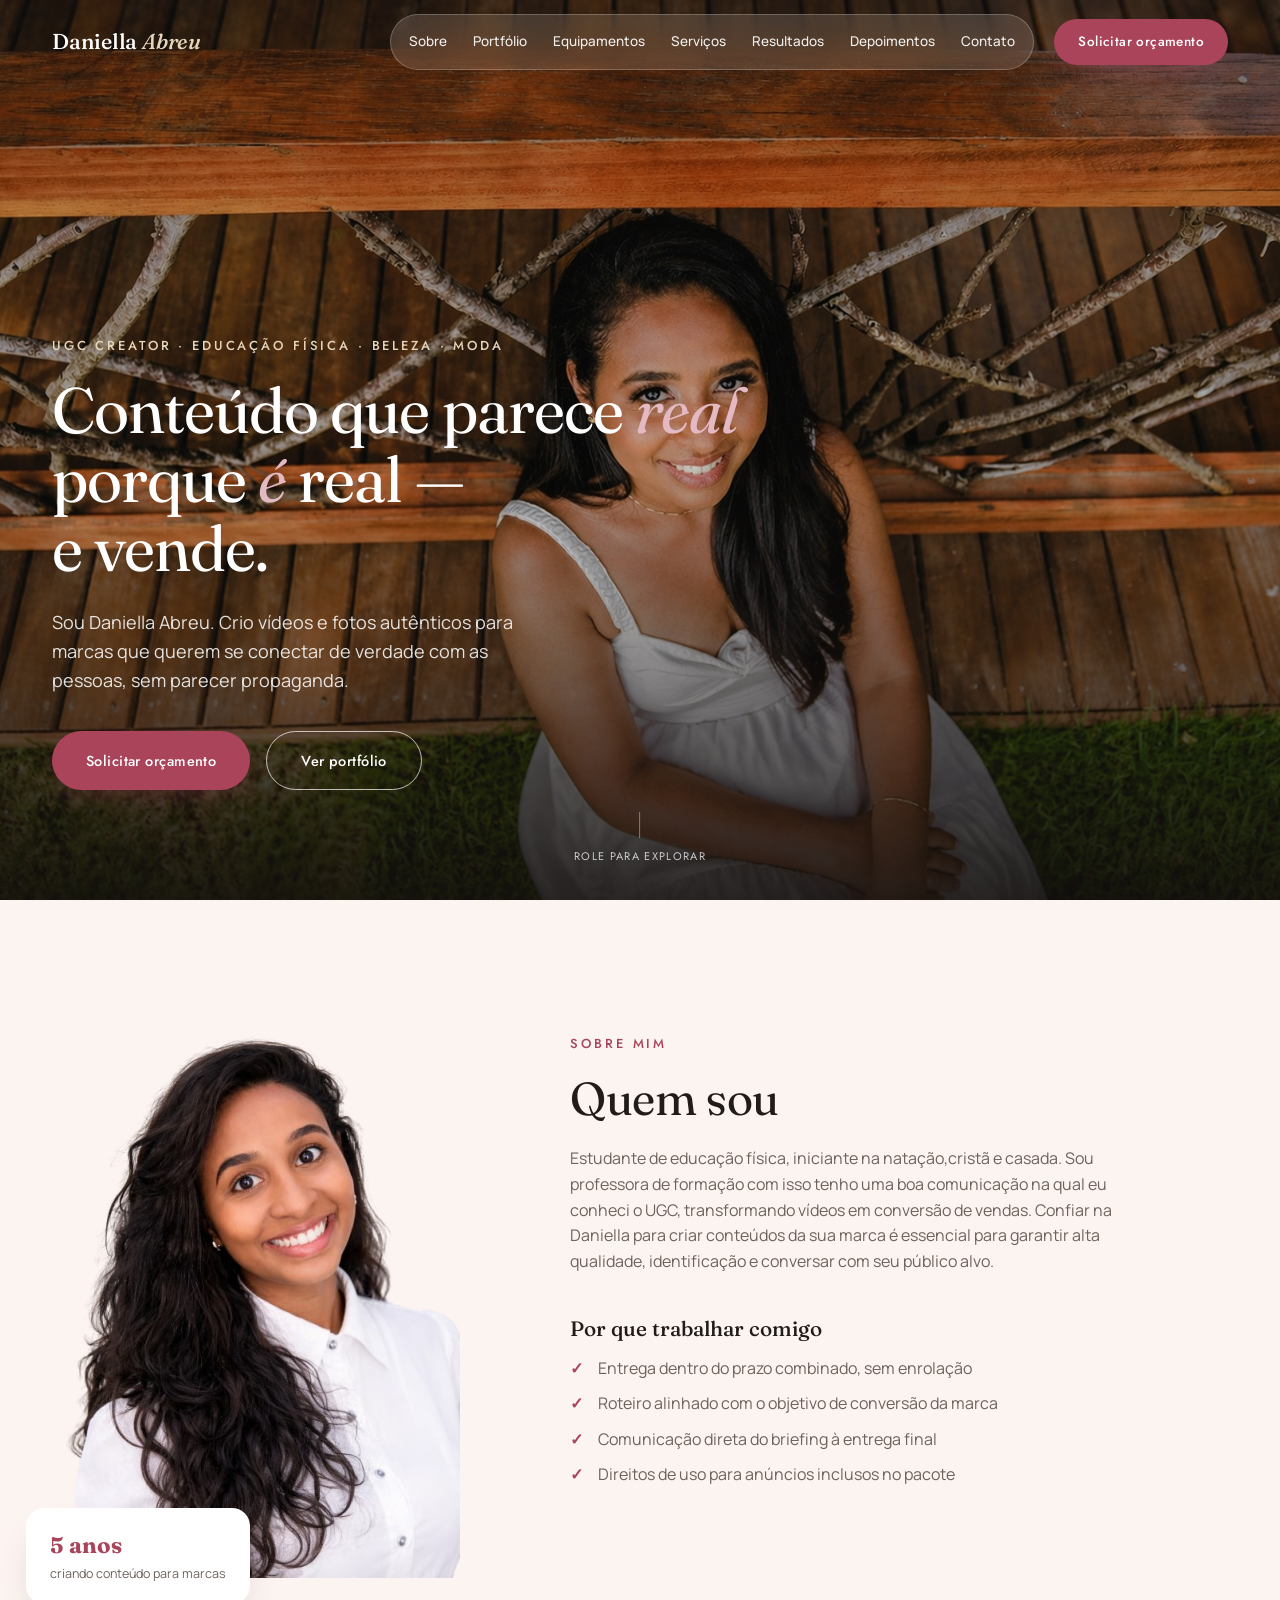
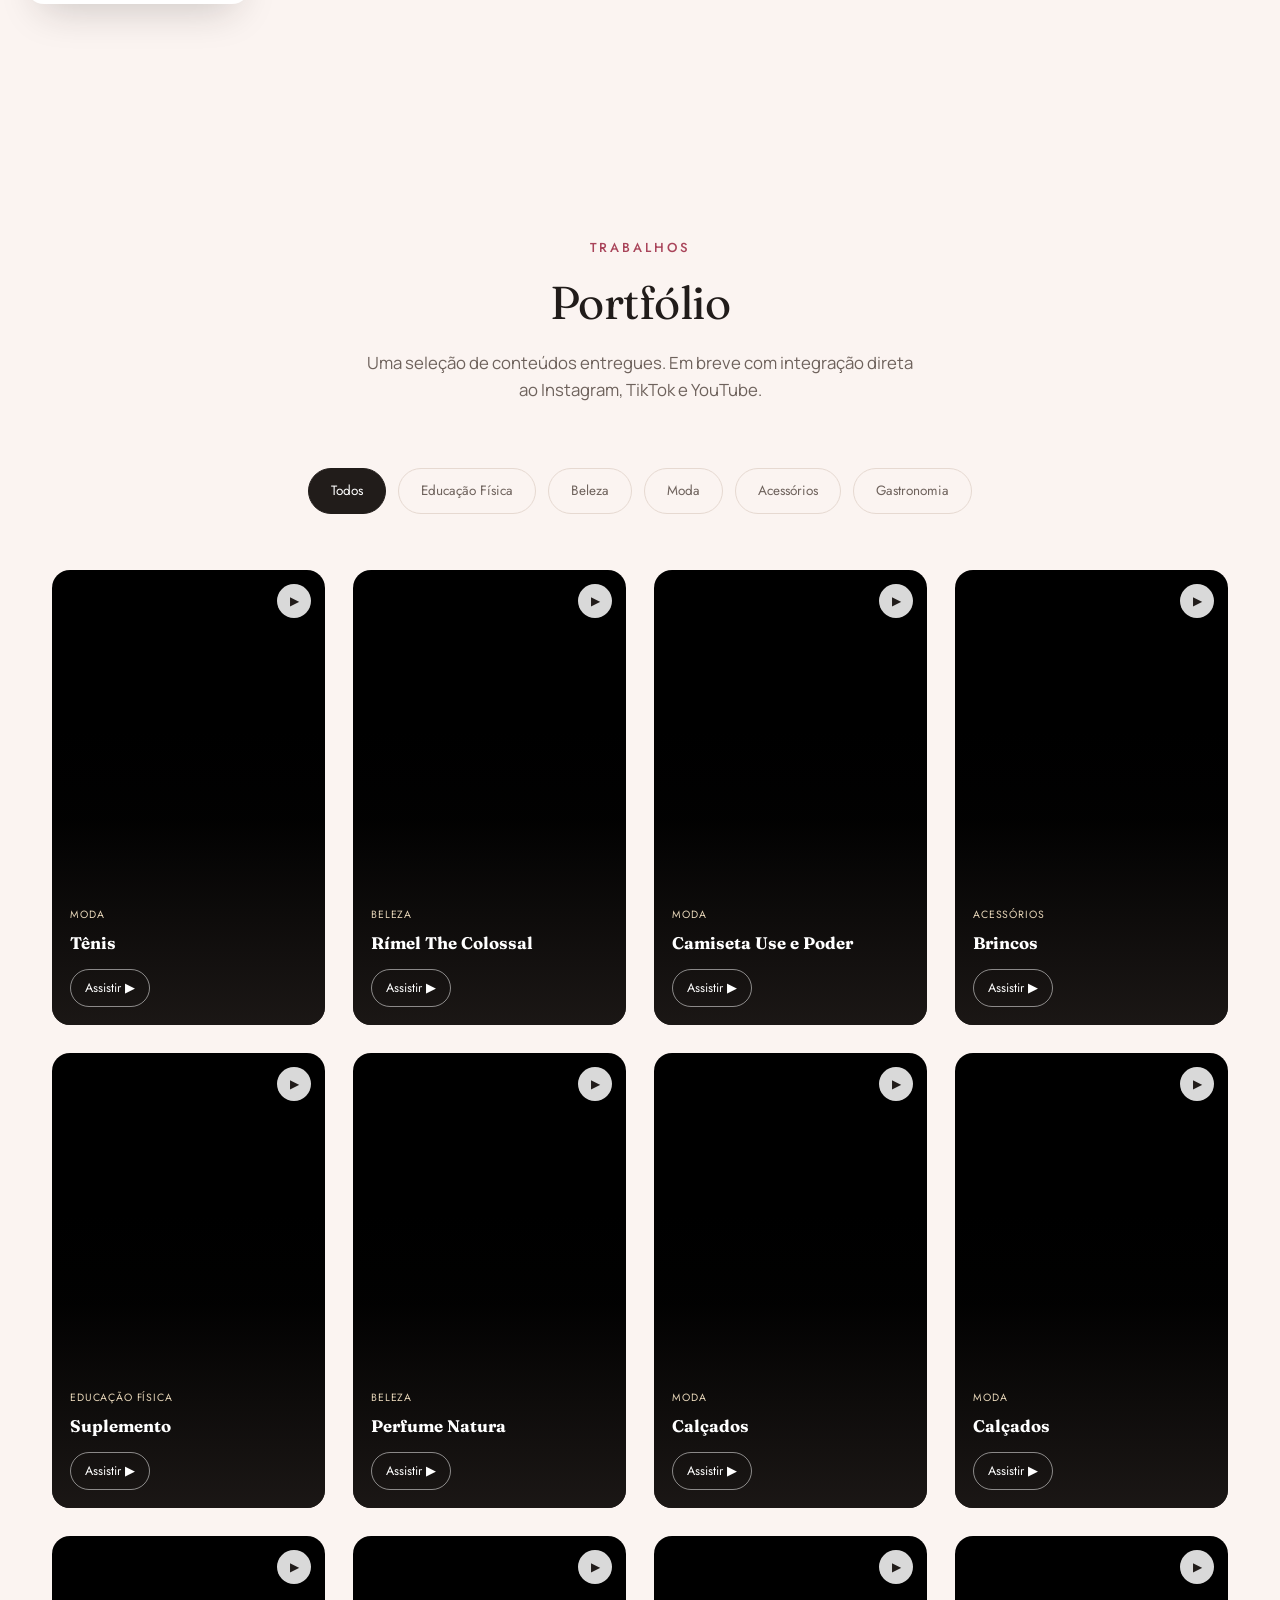
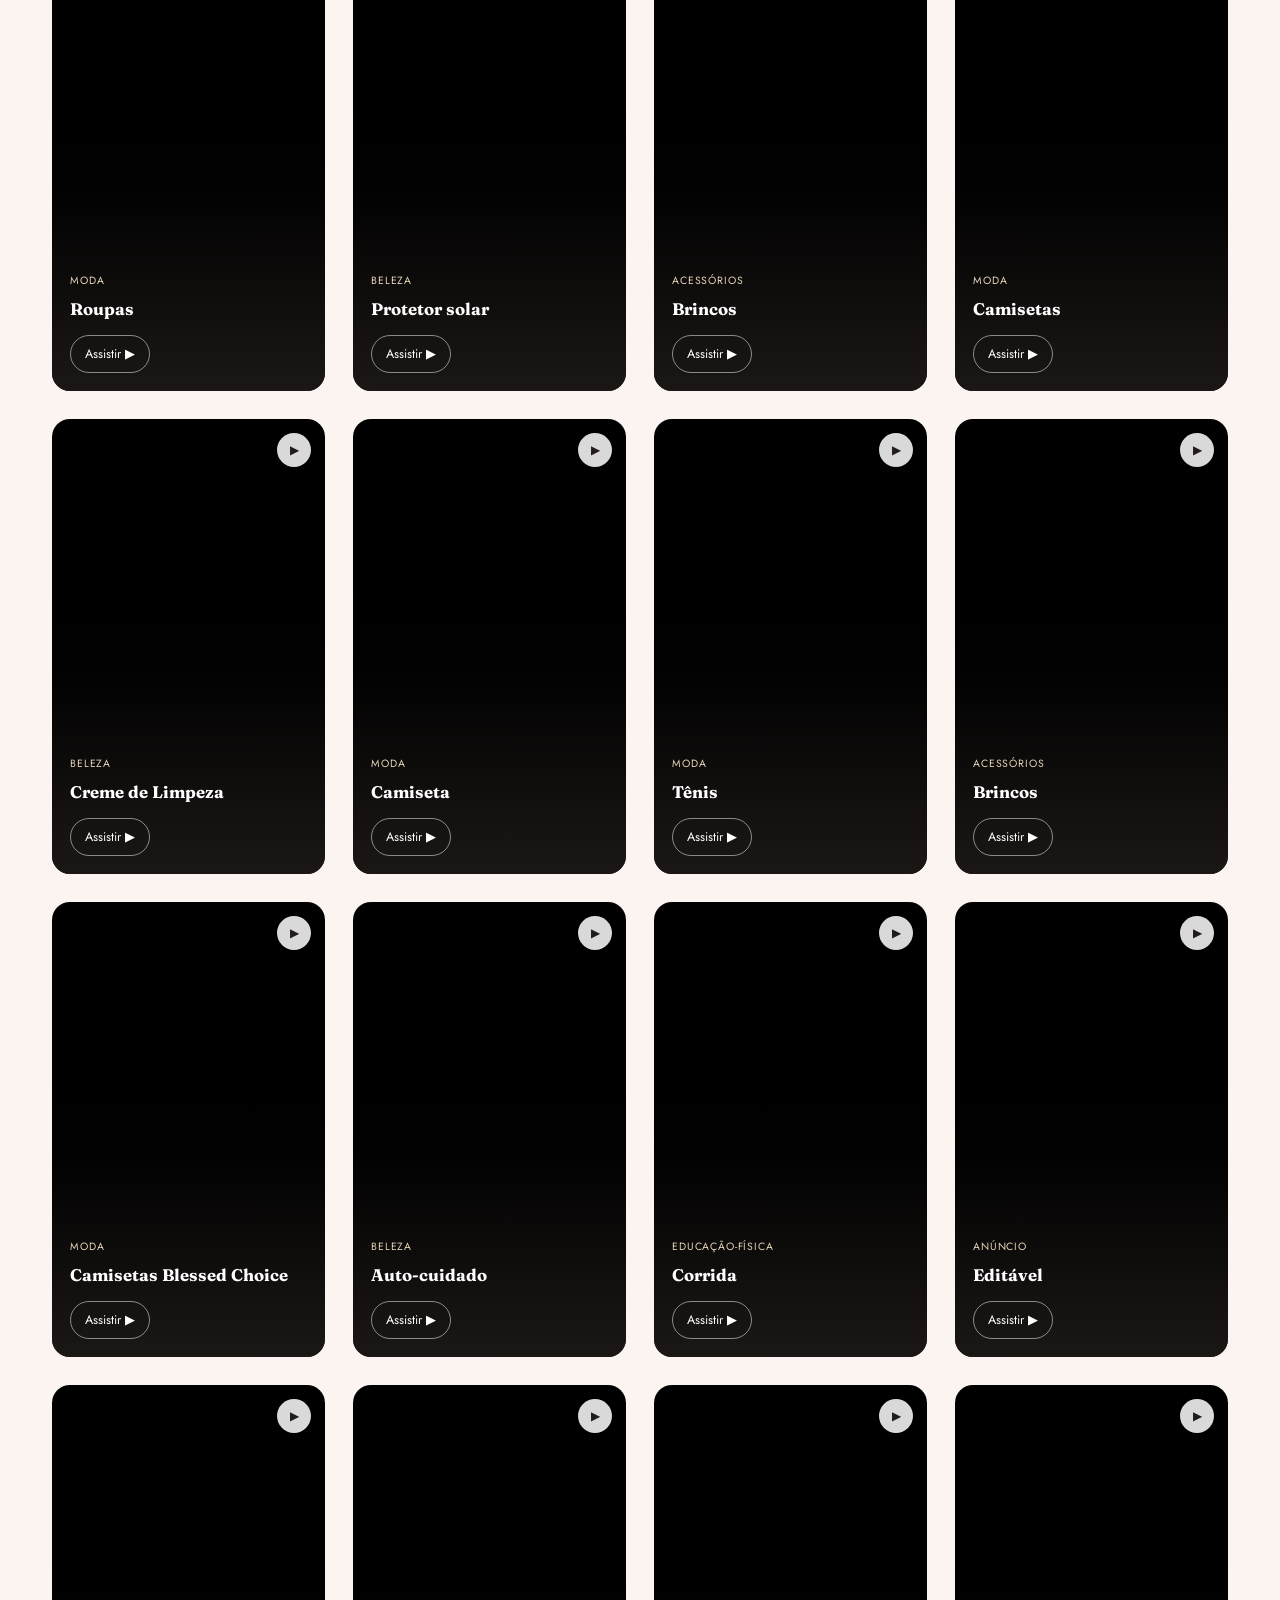
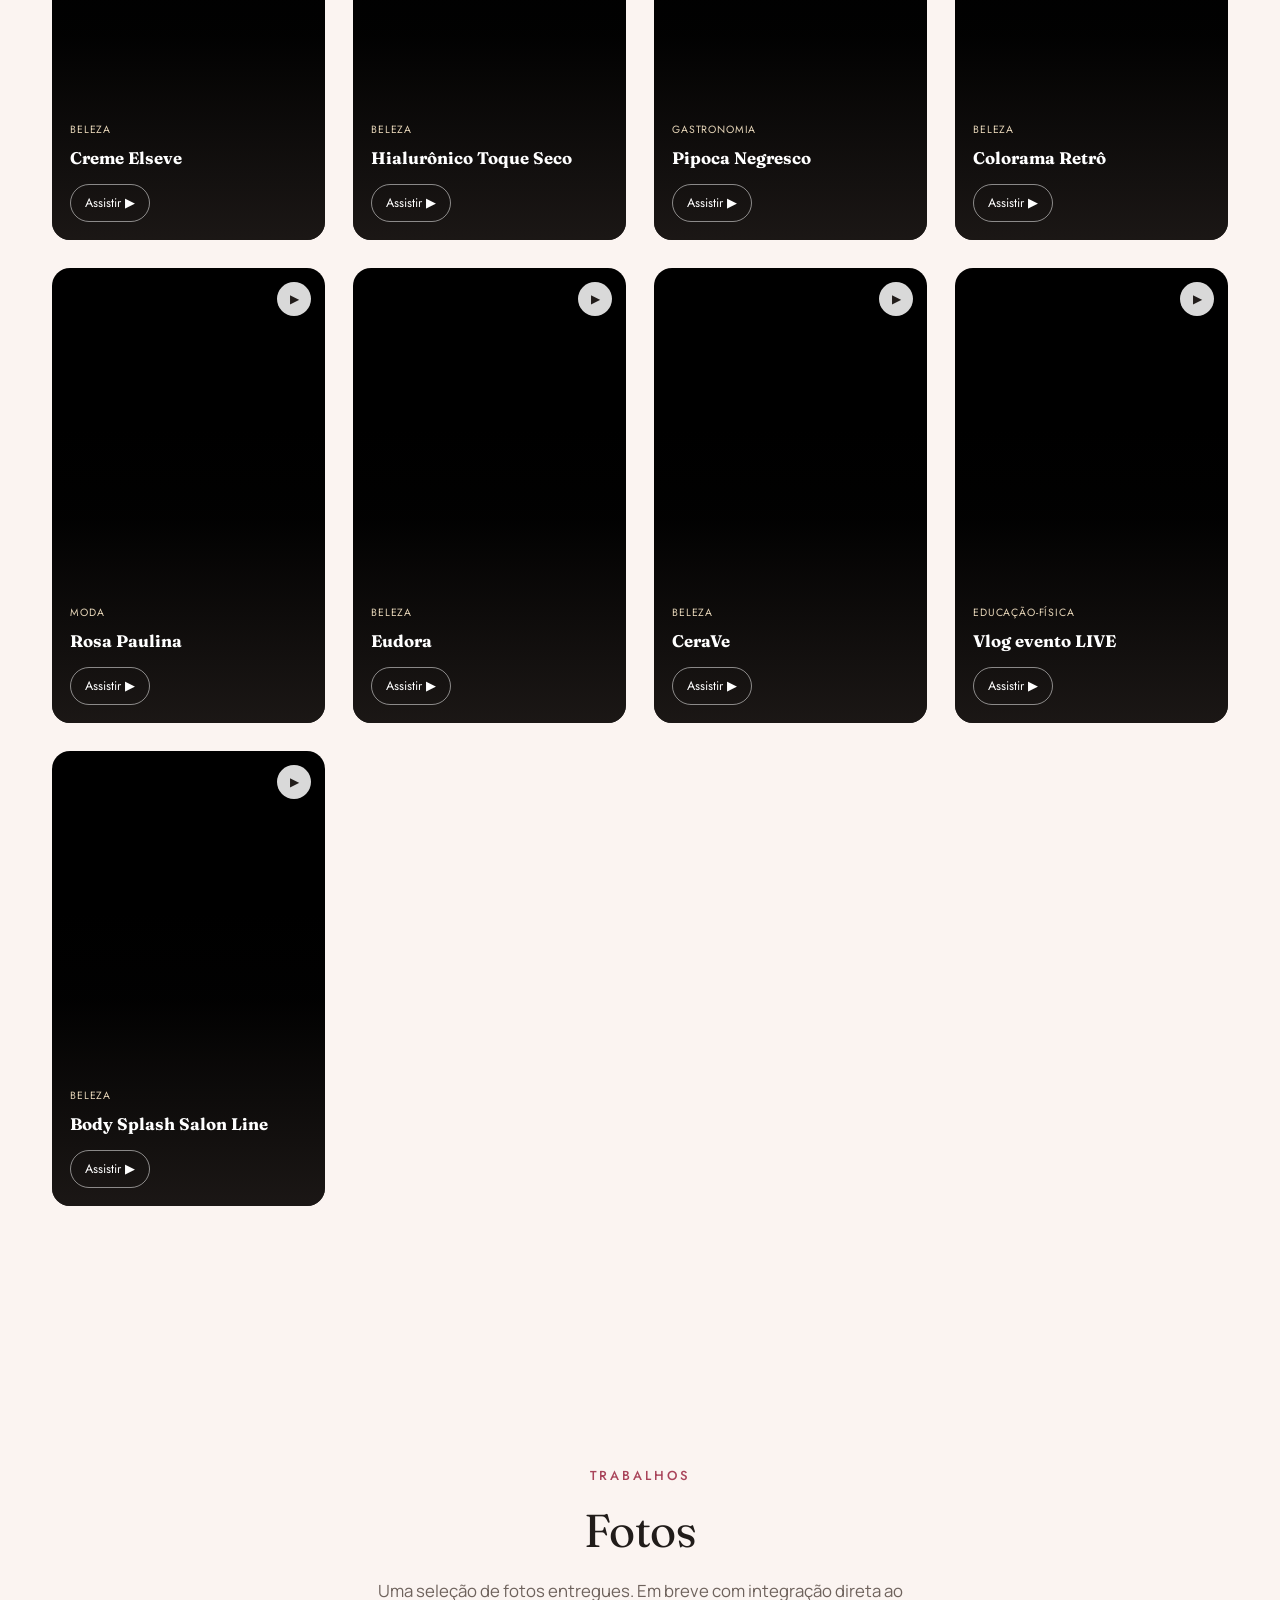
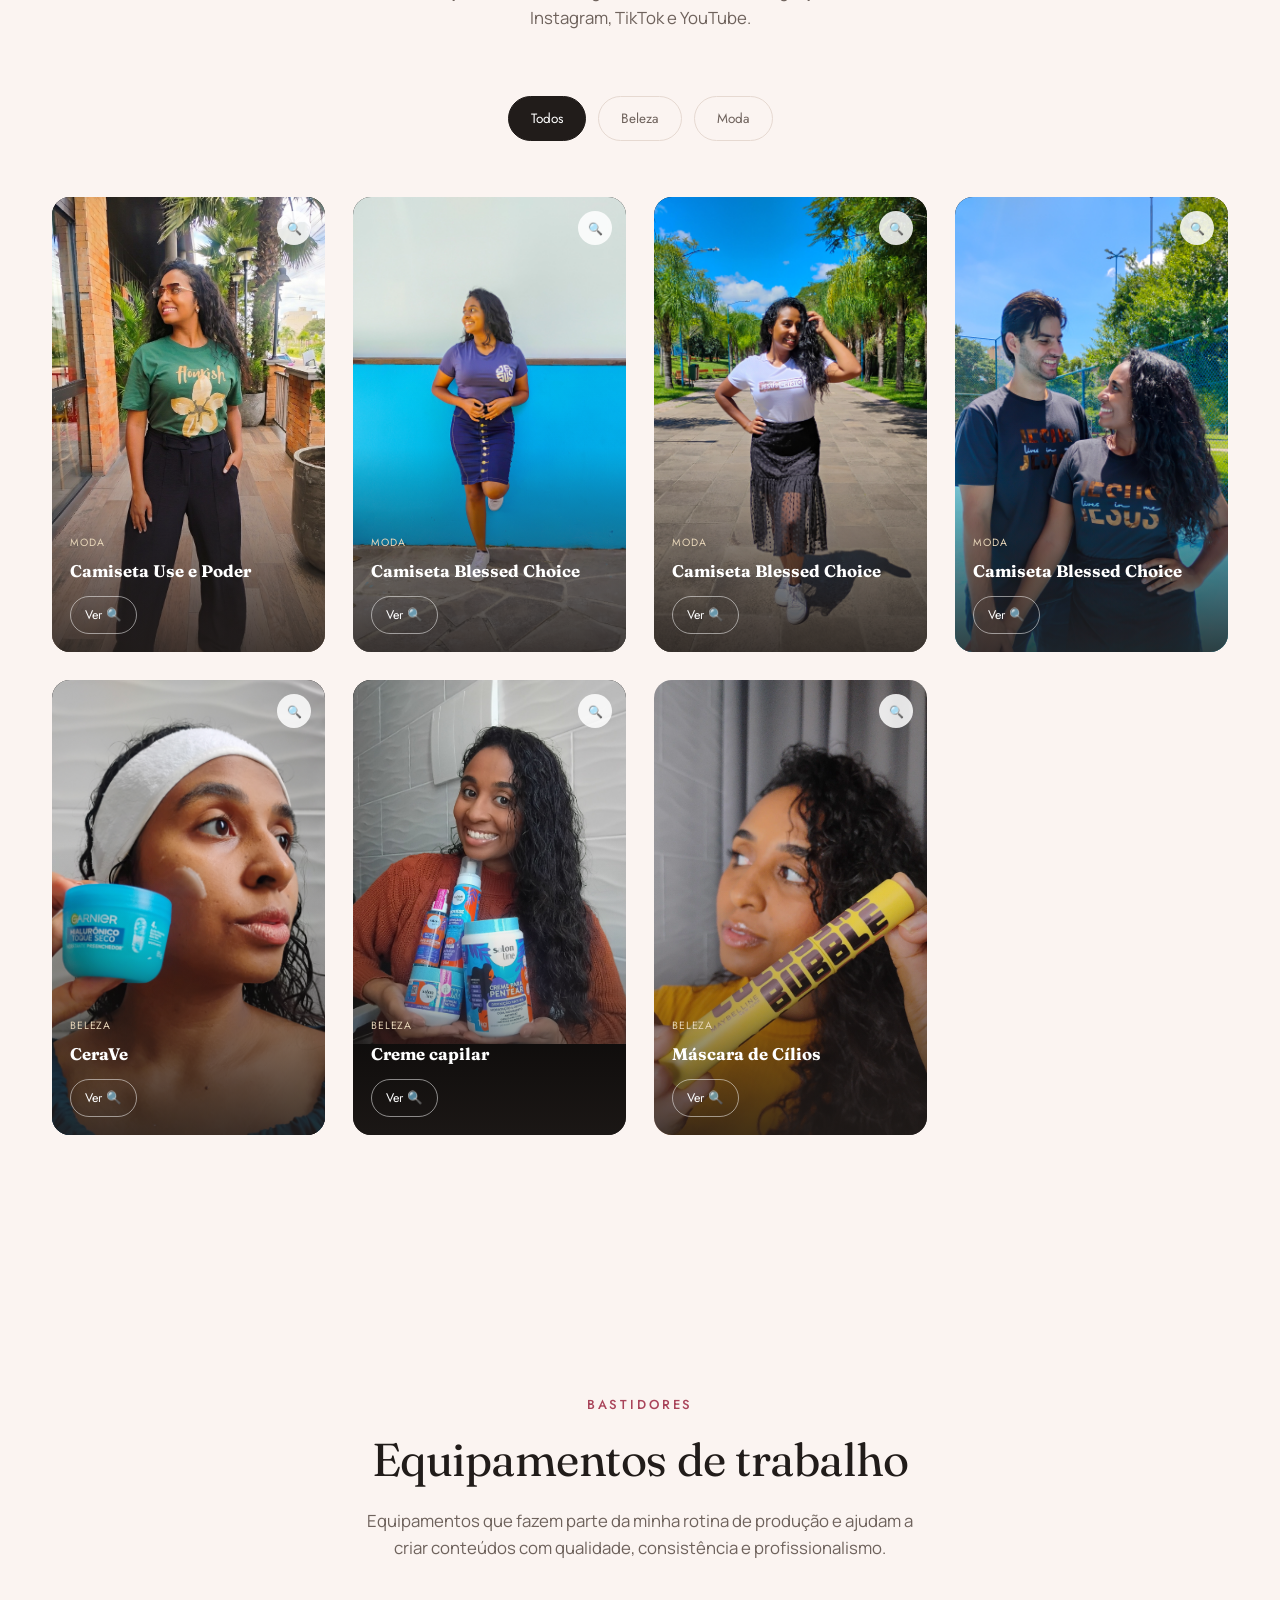
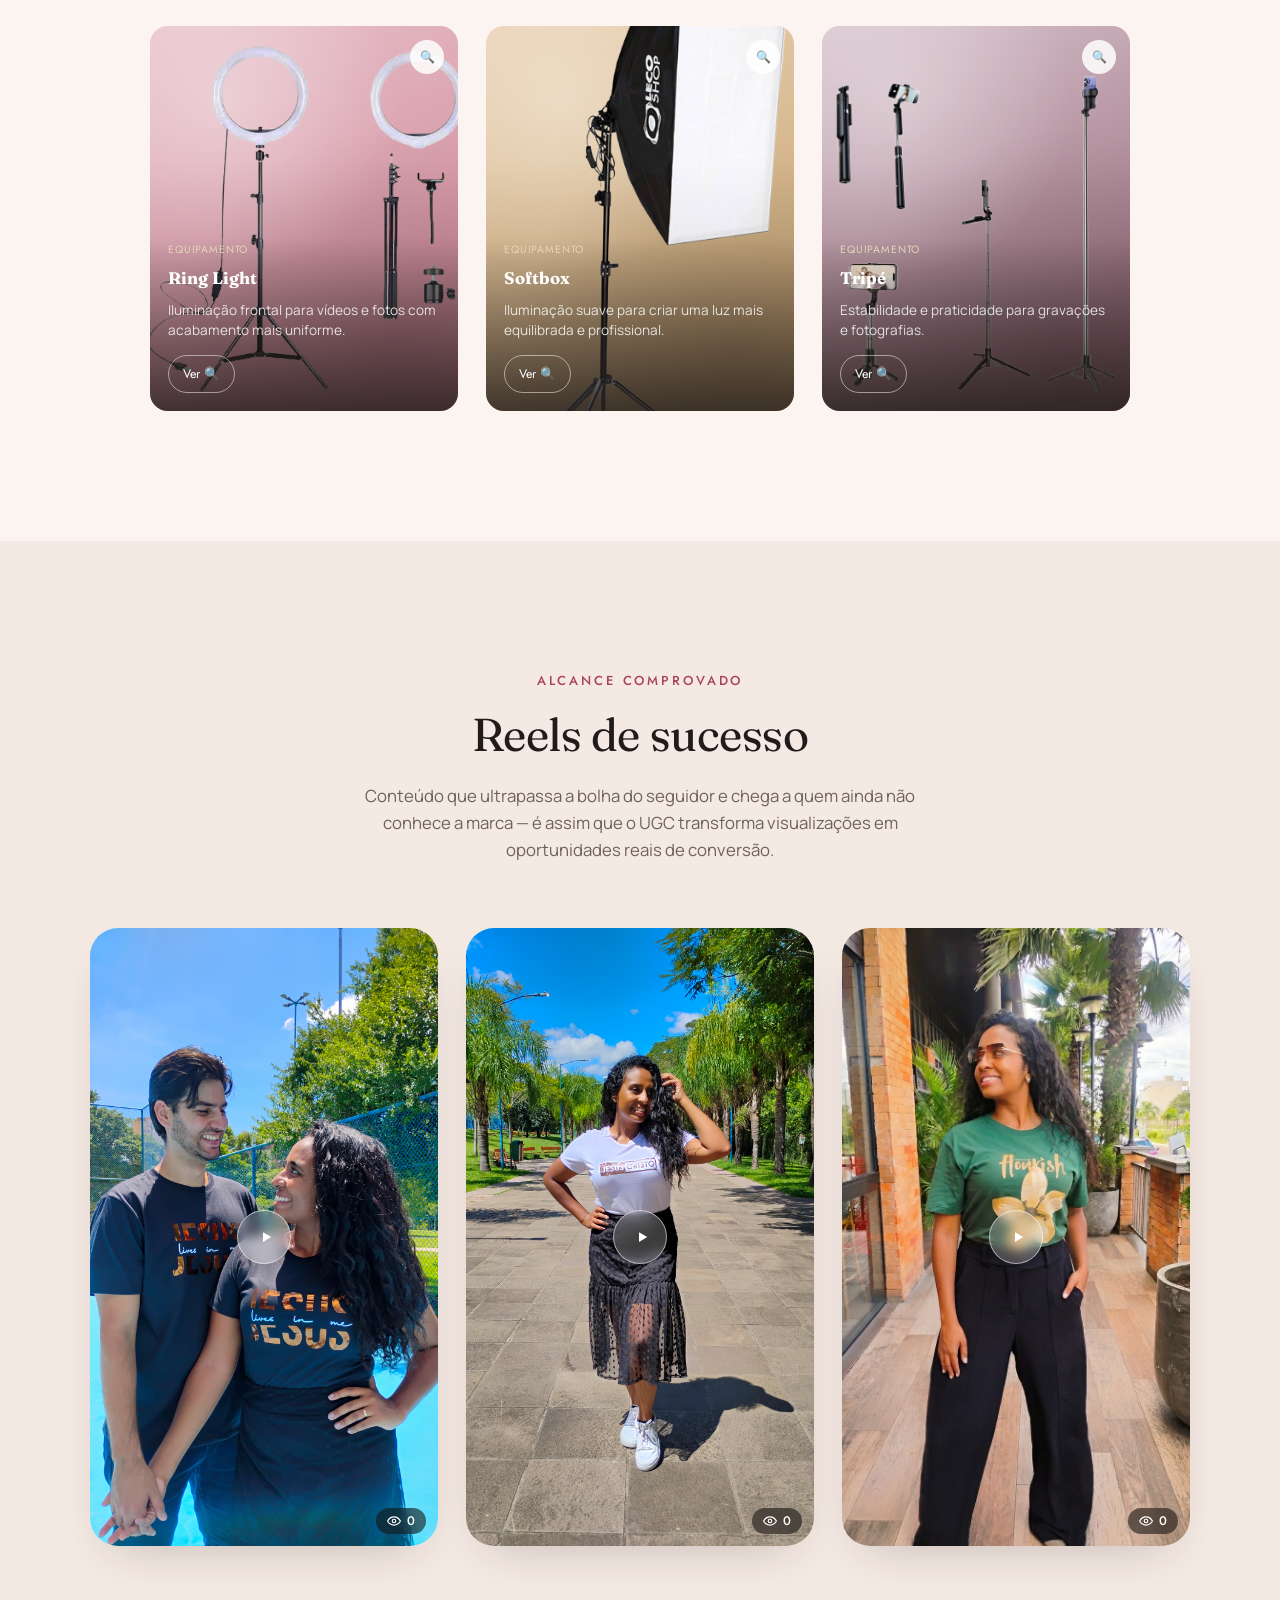
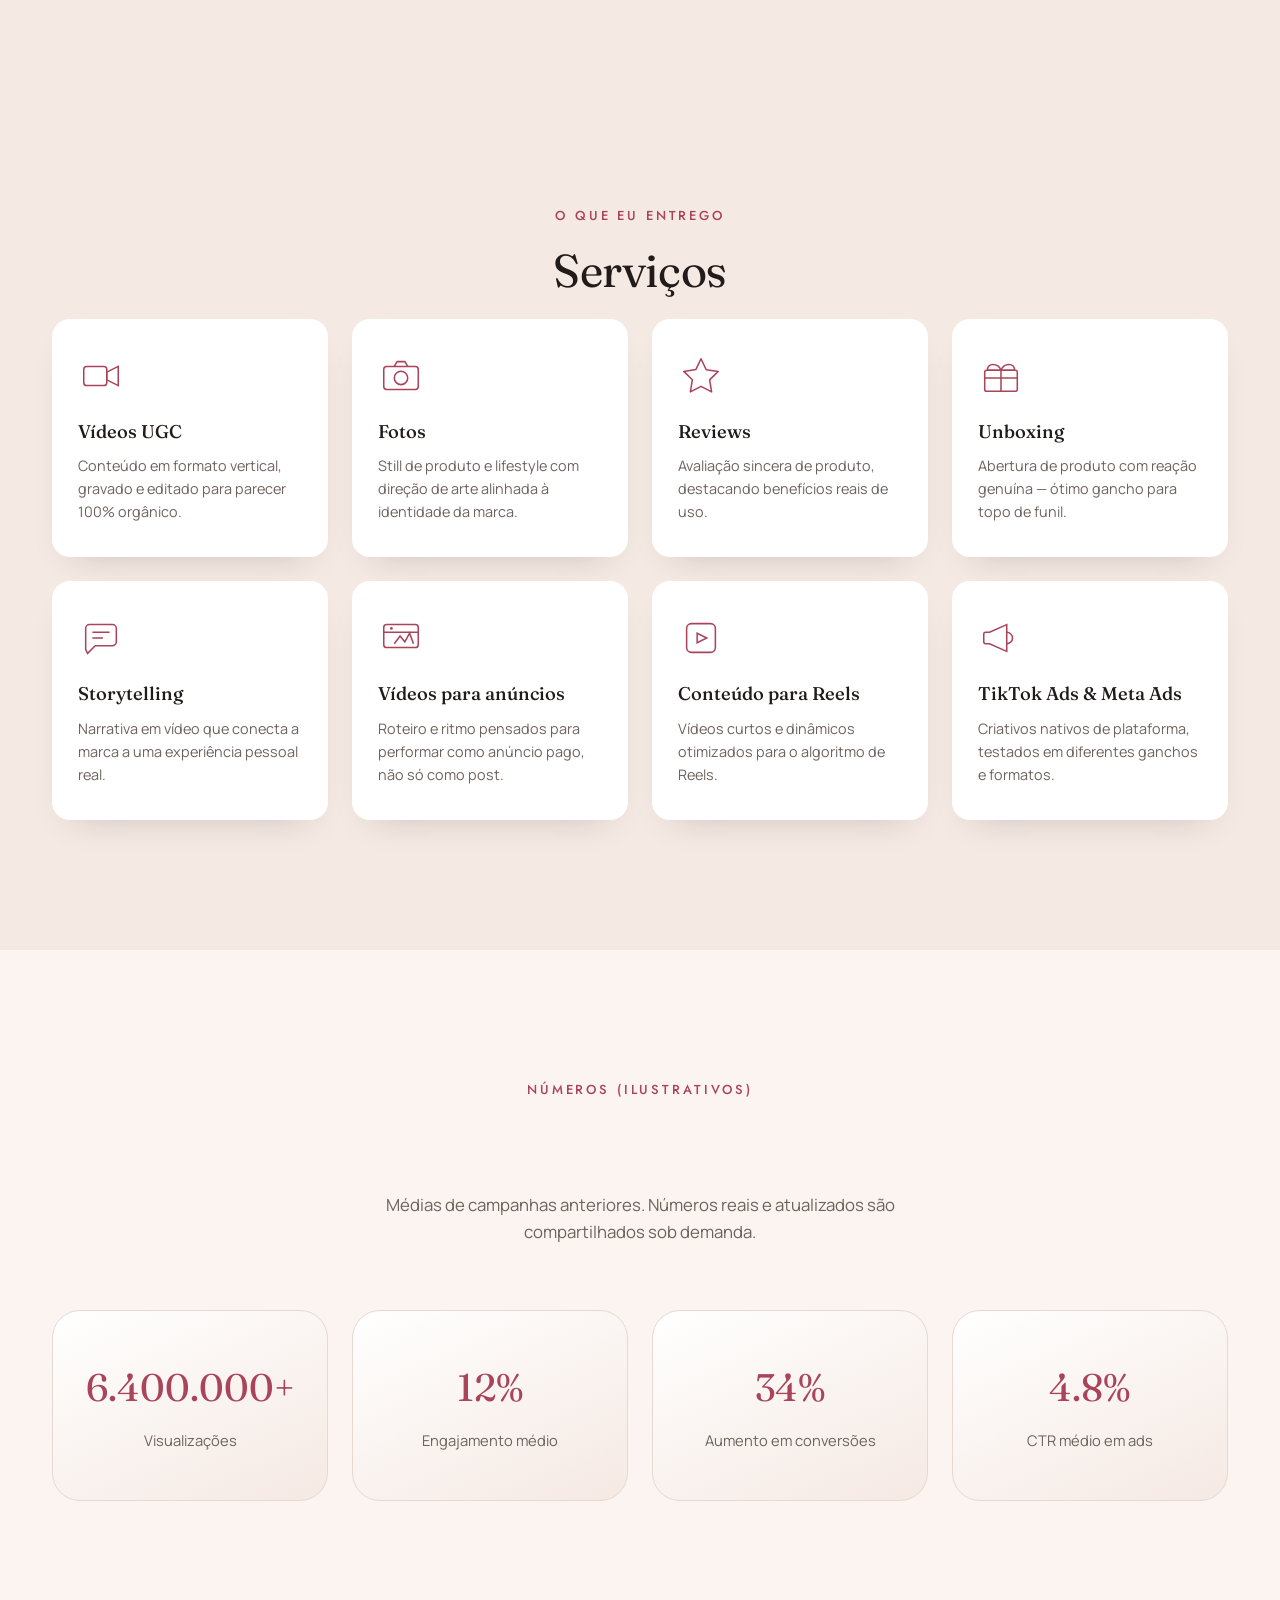
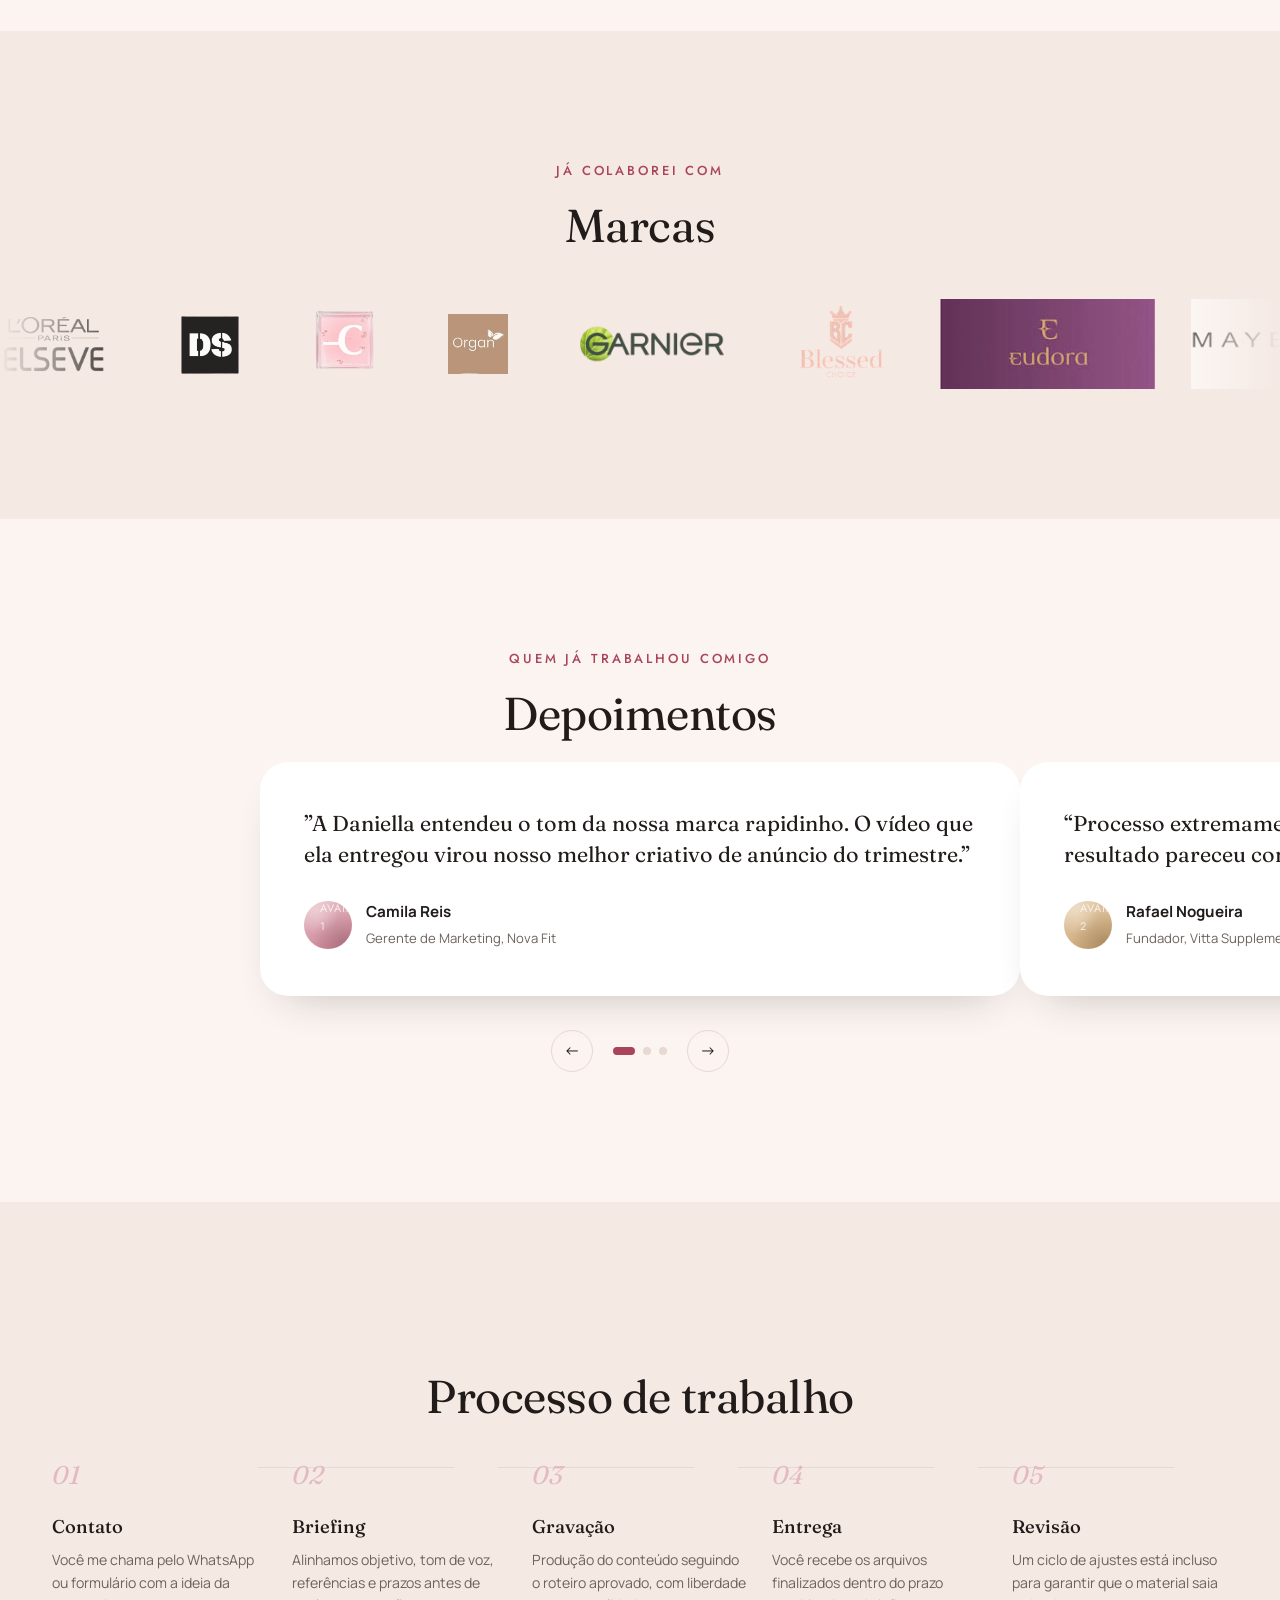
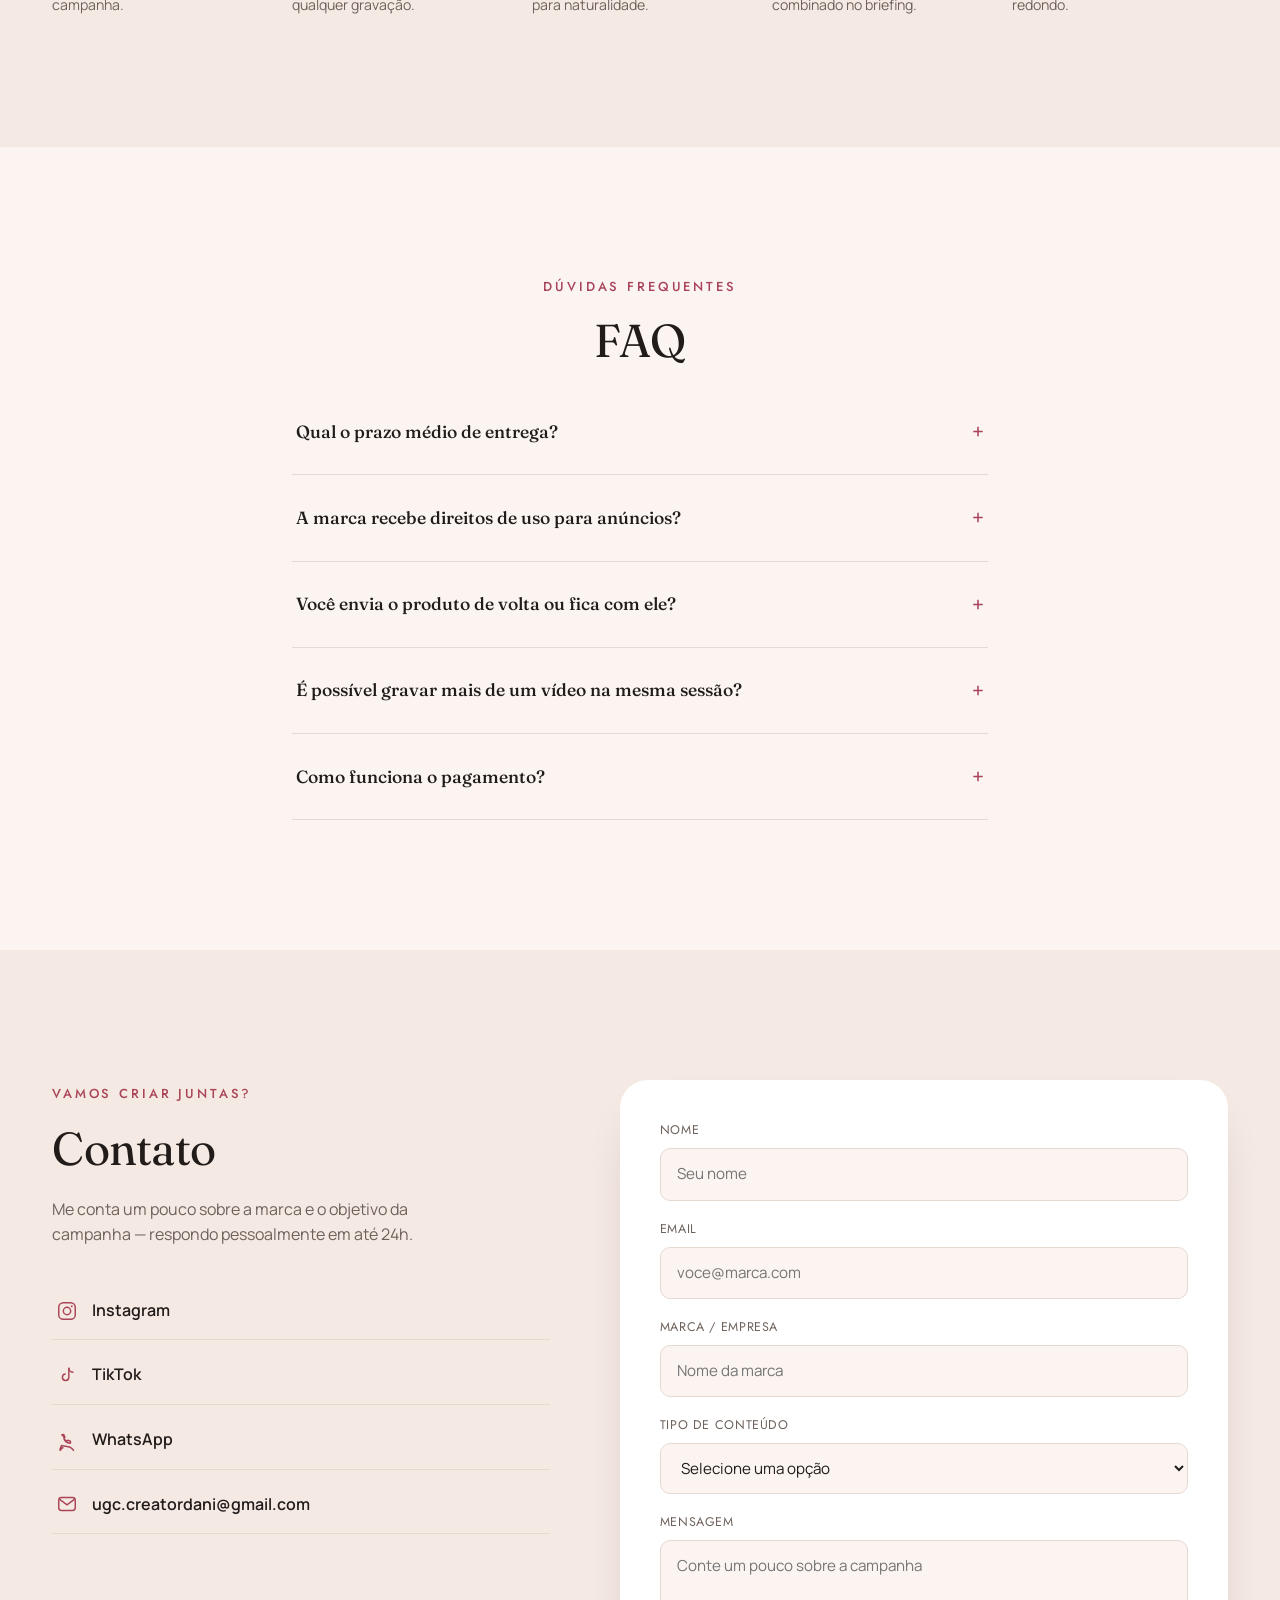
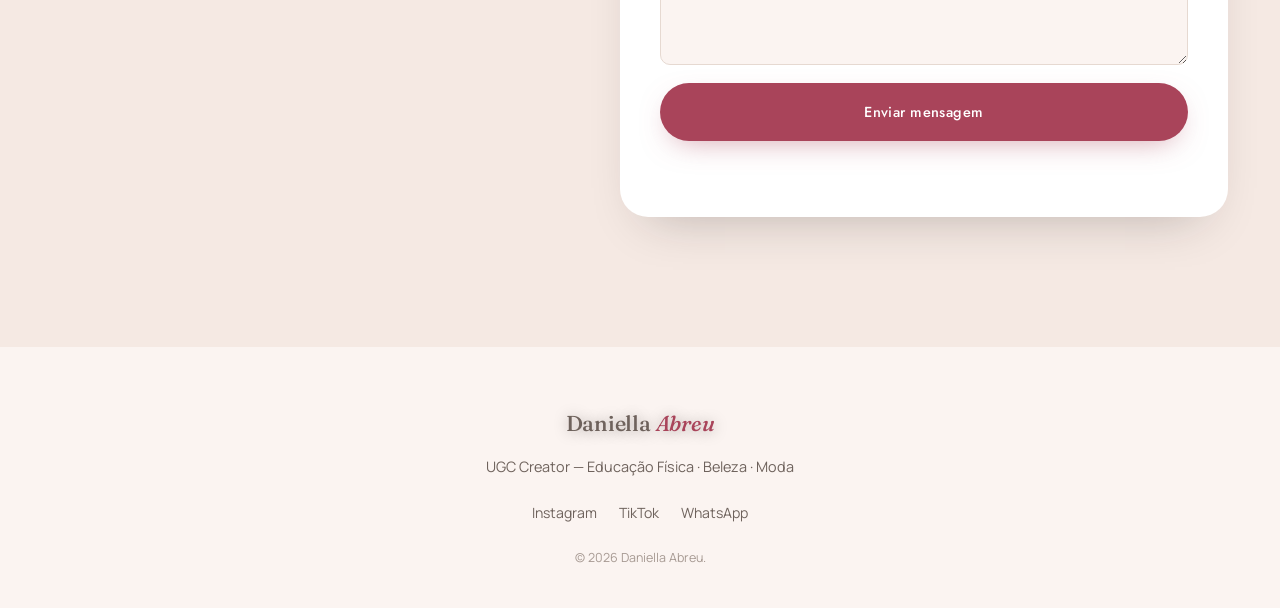
==== _preview.html @ affcf212 "Adiciona seção de investimento ao portfólio UGC" ====
<!DOCTYPE html>
<html lang="pt-BR">
<head>
<meta charset="UTF-8">
<meta name="viewport" content="width=device-width, initial-scale=1.0">
<title>Daniella Abreu — UGC Creator</title>
<meta name="description" content="Daniella Abreu, UGC Creator especializada em Educação Física, Beleza e Moda. Conteúdo autêntico que gera resultado para marcas.">

<!-- Fontes: Fraunces (display), Manrope (corpo), Jost (rótulos) -->
<link rel="preconnect" href="https://fonts.googleapis.com">
<link rel="preconnect" href="https://fonts.gstatic.com" crossorigin>
<link href="https://fonts.googleapis.com/css2?family=Fraunces:ital,opsz,wght@0,9..144,300;0,9..144,400;0,9..144,500;0,9..144,600;1,9..144,400;1,9..144,500&family=Manrope:wght@400;500;600;700;800&family=Jost:wght@400;500;600&display=swap" rel="stylesheet">

<link rel="preload" as="image" href="imagens/foto-inicio.png">
<link rel="stylesheet" href="style.css">
</head>
<body>

<!-- ============================================= -->
<!-- CURSOR / PROGRESS BAR DE SCROLL                -->
<!-- ============================================= -->
<div class="scroll-progress" id="scrollProgress"></div>

<!-- ============================================= -->
<!-- HEADER                                         -->
<!-- ============================================= -->
<header class="site-header" id="siteHeader">
  <div class="container header-inner">
    <a href="#topo" class="logo">Daniella <span>Abreu</span></a>

    <nav class="main-nav" id="mainNav">
      <ul>
        <li><a href="#sobre" class="nav-link">Sobre</a></li>
        <li><a href="#portfolio" class="nav-link">Portfólio</a></li>
        <li><a href="#equipamentos" class="nav-link">Equipamentos</a></li>
        <li><a href="#servicos" class="nav-link">Serviços</a></li>
        <li><a href="#resultados" class="nav-link">Resultados</a></li>
        <li><a href="#depoimentos" class="nav-link">Depoimentos</a></li>
        <li><a href="#contato" class="nav-link">Contato</a></li>
      </ul>
      <a href="#contato" class="btn btn-primary btn-small">Solicitar orçamento</a>
    </nav>

    <button class="menu-toggle" id="menuToggle" aria-label="Abrir menu" aria-expanded="false">
      <span></span><span></span><span></span>
    </button>
  </div>
</header>

<!-- overlay do menu mobile -->
<div class="mobile-nav-overlay" id="mobileNavOverlay">
  <ul>
    <li><a href="#sobre" class="nav-link">Sobre</a></li>
    <li><a href="#portfolio" class="nav-link">Portfólio</a></li>
    <li><a href="#equipamentos" class="nav-link">Equipamentos</a></li>
    <li><a href="#servicos" class="nav-link">Serviços</a></li>
    <li><a href="#resultados" class="nav-link">Resultados</a></li>
    <li><a href="#depoimentos" class="nav-link">Depoimentos</a></li>
    <li><a href="#processo" class="nav-link">Processo</a></li>
    <li><a href="#faq" class="nav-link">FAQ</a></li>
    <li><a href="#contato" class="nav-link">Contato</a></li>
  </ul>
  <a href="#contato" class="btn btn-primary">Solicitar orçamento</a>
</div>

<main id="topo">

<!-- ============================================= -->
<!-- 1. HERO                                        -->
<!-- ============================================= -->
<section class="hero">

  <div class="hero-background">
    <img src="imagens/foto-inicio.png" alt="Daniella Abreu" fetchpriority="high" decoding="sync">
  </div>

  <div class="hero-overlay"></div>

  <div class="hero-content">

    <span class="eyebrow">
      UGC Creator · Educação Física · Beleza · Moda
    </span>

    <h1 class="hero-title">
      Conteúdo que parece <em>real</em><br>
      porque <em>é</em> real —<br>
      e vende.
    </h1>

    <p class="hero-subtitle">
      Sou Daniella Abreu. Crio vídeos e fotos autênticos para marcas que querem
      se conectar de verdade com as pessoas, sem parecer propaganda.
    </p>

    <div class="hero-actions">
      <a href="#contato" class="btn btn-primary">
        Solicitar orçamento
      </a>

      <a href="#portfolio" class="btn btn-ghost">
        Ver portfólio
      </a>
    </div>

  </div>

  <div class="scroll-cue">
    <span></span>
    role para explorar
  </div>

</section>
<!-- ============================================= -->
<!-- 2. SOBRE                                       -->
<!-- ============================================= -->
<section class="section" id="sobre">
  <div class="container about-grid">

    <div class="about-visual reveal">
      <div class="photo-frame">
      <img src="imagens/foto-secao2.png" alt="Foto de Daniella" loading="lazy" decoding="async">
    </div>

    <div class="about-tag">
      <strong>5 anos</strong>
      <span>criando conteúdo para marcas</span>
      </div>
    </div>

    <div class="about-copy">
      <span class="eyebrow reveal">Sobre mim</span>
      <h2 class="section-title reveal">Quem sou</h2>
      <p class="reveal">
        Estudante de educação física, iniciante na natação,cristã e casada.
        Sou professora de formação com isso tenho uma boa comunicação na qual eu conheci o UGC, transformando vídeos em conversão de vendas.
        Confiar na Daniella para criar conteúdos da sua marca é essencial para garantir alta qualidade, identificação e conversar com seu público alvo. 
      </p>

      <div class="about-block reveal">
        <h3>Por que trabalhar comigo</h3>
        <ul class="check-list">
          <li>Entrega dentro do prazo combinado, sem enrolação</li>
          <li>Roteiro alinhado com o objetivo de conversão da marca</li>
          <li>Comunicação direta do briefing à entrega final</li>
          <li>Direitos de uso para anúncios inclusos no pacote</li>
        </ul>
      </div>
    </div>

  </div>
</section>

<!-- ============================================= -->
<!-- 3. PORTFÓLIO                                   -->
<!-- ============================================= -->
<section class="section" id="portfolio">
  <div class="container">
    <span class="eyebrow reveal center">Trabalhos</span>
    <h2 class="section-title center reveal">Portfólio</h2>
    <p class="section-lead center reveal">
      Uma seleção de conteúdos entregues. Em breve com integração direta ao Instagram, TikTok e YouTube.
    </p>

    <div class="portfolio-filters reveal" id="portfolioFilters">
      <button class="filter-btn is-active" data-filter="todos">Todos</button>
      <button class="filter-btn" data-filter="educacao-fisica">Educação Física</button>
      <button class="filter-btn" data-filter="beleza">Beleza</button>
      <button class="filter-btn" data-filter="moda">Moda</button>
      <button class="filter-btn" data-filter="acessorios">Acessórios</button>
      <button class="filter-btn" data-filter="gastronomia">Gastronomia</button>
    </div>

    <div class="portfolio-grid" id="portfolioGrid">
      <!-- Cards gerados via JavaScript a partir do array "portfolioItems" em script.js -->
    </div>
  </div>
</section>

<!-- Modal de vídeo (placeholder para futura integração) -->
<div class="video-modal media-modal" id="videoModal" aria-hidden="true" role="dialog" aria-modal="true" aria-label="Vídeo do portfólio">
  <div class="video-modal-backdrop" id="videoModalBackdrop"></div>
  <button class="video-modal-close" id="videoModalClose" aria-label="Fechar">&times;</button>
  <div class="media-modal-stage">
    <video
      id="videoPlayer"
      class="video-player"
      controls
      playsinline
      preload="metadata">
      Seu navegador não suporta vídeo.
    </video>
  </div>
</div>

<!-- ============================================= -->
<!-- 4B. FOTOS                                       -->
<!-- ============================================= -->
<section class="section" id="fotos">
  <div class="container">
    <span class="eyebrow reveal center">Trabalhos</span>
    <h2 class="section-title center reveal">Fotos</h2>
    <p class="section-lead center reveal">
      Uma seleção de fotos entregues. Em breve com integração direta ao Instagram, TikTok e YouTube.
    </p>

    <div class="portfolio-filters reveal" id="fotosFilters">
      <button class="filter-btn is-active" data-filter="todos">Todos</button>
      <button class="filter-btn" data-filter="beleza">Beleza</button>
      <button class="filter-btn" data-filter="moda">Moda</button>
    </div>

    <div class="portfolio-grid" id="fotosGrid">
      <!-- Cards gerados via JavaScript a partir do array "photoItems" em script.js -->
    </div>
  </div>
</section>

<!-- Modal de foto (placeholder para futura integração) -->
<div class="video-modal media-modal" id="photoModal" aria-hidden="true" role="dialog" aria-modal="true" aria-label="Foto do portfólio">
  <div class="video-modal-backdrop" id="photoModalBackdrop"></div>
  <button class="video-modal-close" id="photoModalClose" aria-label="Fechar">&times;</button>
  <div class="media-modal-stage">
    <img class="media-modal-img" id="photoModalThumb" alt="">
  </div>
</div>

<!-- ============================================= -->
<!-- 4C. MATERIAL DE TRABALHO                      -->
<!-- ============================================= -->
<section class="section" id="equipamentos">
  <div class="container">
    <span class="eyebrow reveal center">Bastidores</span>
    <h2 class="section-title center reveal">Equipamentos de trabalho</h2>
    <p class="section-lead center reveal">
      Equipamentos que fazem parte da minha rotina de produção e ajudam a criar conteúdos com qualidade, consistência e profissionalismo.
    </p>

    <div class="equipment-grid" id="equipmentGrid">
      <!-- Cards gerados via JavaScript a partir do array "equipmentItems" em script.js -->
    </div>
  </div>
</section>

<!-- Modal de equipamento -->
<div class="video-modal media-modal" id="equipmentModal" aria-hidden="true" role="dialog" aria-modal="true" aria-label="Foto do equipamento">
  <div class="video-modal-backdrop" id="equipmentModalBackdrop"></div>
  <button class="video-modal-close" id="equipmentModalClose" aria-label="Fechar">&times;</button>
  <div class="media-modal-stage">
    <img class="media-modal-img" id="equipmentModalImg" alt="">
    <div class="ph equipment-modal-ph" data-ph="Foto em breve"></div>
  </div>
</div>

<!-- ============================================= -->
<!-- 4D. REELS DE SUCESSO                           -->
<!-- ============================================= -->
<section class="section section-alt" id="reels">
  <div class="container">
    <span class="eyebrow reveal center">Alcance comprovado</span>
    <h2 class="section-title center reveal">Reels de sucesso</h2>
    <p class="section-lead center reveal">
      Conteúdo que ultrapassa a bolha do seguidor e chega a quem ainda não conhece a marca —
      é assim que o UGC transforma visualizações em oportunidades reais de conversão.
    </p>

    <!--
      Cada capa abaixo é configurada por dois campos:
        • data-video  → caminho do vídeo aberto no modal
        • .reel-card-views-count → número de visualizações exibido na capa
    -->
    <div class="reels-grid">

      <!-- REEL 1 — vídeo: videos/video17.mp4 | views: ALTERAR -->
      <div class="reel-card reveal">
        <button
          type="button"
          class="reel-card-media"
          data-video="videos/video17.mp4"
          aria-label="Assistir reel Blessed Choice">
          <img
            src="imagens/foto.blessed.reel.jpg"
            alt="Capa do reel Blessed Choice"
            class="reel-card-img"
            loading="lazy"
          >
          <span class="reel-card-play"><svg viewBox="0 0 24 24" width="18" height="18" fill="currentColor" aria-hidden="true"><path d="M8 5.5v13l11-6.5z"/></svg></span>
          <span class="reel-card-views">
            <svg viewBox="0 0 24 24" width="14" height="14" fill="none" stroke="currentColor" stroke-width="2" stroke-linecap="round" stroke-linejoin="round" aria-hidden="true"><path d="M1 12s4-7 11-7 11 7 11 7-4 7-11 7S1 12 1 12z"/><circle cx="12" cy="12" r="3"/></svg>
            <span class="reel-card-views-count">0</span>
            <span class="sr-only">visualizações</span>
          </span>
        </button>
      </div>

      <!-- REEL 2 — vídeo: videos/video17.mp4 | views: ALTERAR -->
      <div class="reel-card reveal" data-reveal-delay="100">
        <button
          type="button"
          class="reel-card-media"
          data-video="videos/video17.mp4"
          aria-label="Assistir reel Blessed Choice">
          <img
            src="imagens/foto.blessed2.reel.jpg"
            alt="Capa do reel Blessed Choice"
            class="reel-card-img"
            loading="lazy"
          >
          <span class="reel-card-play"><svg viewBox="0 0 24 24" width="18" height="18" fill="currentColor" aria-hidden="true"><path d="M8 5.5v13l11-6.5z"/></svg></span>
          <span class="reel-card-views">
            <svg viewBox="0 0 24 24" width="14" height="14" fill="none" stroke="currentColor" stroke-width="2" stroke-linecap="round" stroke-linejoin="round" aria-hidden="true"><path d="M1 12s4-7 11-7 11 7 11 7-4 7-11 7S1 12 1 12z"/><circle cx="12" cy="12" r="3"/></svg>
            <span class="reel-card-views-count">0</span>
            <span class="sr-only">visualizações</span>
          </span>
        </button>
      </div>

      <!-- REEL 3 — vídeo: videos/video20.mp4 | views: ALTERAR -->
      <div class="reel-card reveal" data-reveal-delay="200">
        <button
          type="button"
          class="reel-card-media"
          data-video="videos/video20.mp4"
          aria-label="Assistir reel Use e Poder">
          <img
            src="imagens/foto.use.reel.png"
            alt="Capa do reel Use e Poder"
            class="reel-card-img"
            loading="lazy"
          >
          <span class="reel-card-play"><svg viewBox="0 0 24 24" width="18" height="18" fill="currentColor" aria-hidden="true"><path d="M8 5.5v13l11-6.5z"/></svg></span>
          <span class="reel-card-views">
            <svg viewBox="0 0 24 24" width="14" height="14" fill="none" stroke="currentColor" stroke-width="2" stroke-linecap="round" stroke-linejoin="round" aria-hidden="true"><path d="M1 12s4-7 11-7 11 7 11 7-4 7-11 7S1 12 1 12z"/><circle cx="12" cy="12" r="3"/></svg>
            <span class="reel-card-views-count">0</span>
            <span class="sr-only">visualizações</span>
          </span>
        </button>
      </div>

    </div>
  </div>
</section>

<!-- ============================================= -->
<!-- 5. SERVIÇOS                                    -->
<!-- ============================================= -->
<section class="section section-alt" id="servicos">
  <div class="container">
    <span class="eyebrow reveal center">O que eu entrego</span>
    <h2 class="section-title center reveal">Serviços</h2>

    <div class="services-grid">

      <div class="service-card reveal">
        <span class="service-icon"><svg viewBox="0 0 48 48" fill="none" stroke="currentColor" stroke-width="1.6"><rect x="6" y="14" width="24" height="20" rx="3"/><path d="M30 20l12-6v20l-12-6z"/></svg></span>
        <h3>Vídeos UGC</h3>
        <p>Conteúdo em formato vertical, gravado e editado para parecer 100% orgânico.</p>
      </div>

      <div class="service-card reveal" data-reveal-delay="60">
        <span class="service-icon"><svg viewBox="0 0 48 48" fill="none" stroke="currentColor" stroke-width="1.6"><rect x="6" y="14" width="36" height="24" rx="3"/><circle cx="24" cy="26" r="7"/><path d="M17 14l3-5h8l3 5"/></svg></span>
        <h3>Fotos</h3>
        <p>Still de produto e lifestyle com direção de arte alinhada à identidade da marca.</p>
      </div>

      <div class="service-card reveal" data-reveal-delay="120">
        <span class="service-icon"><svg viewBox="0 0 48 48" fill="none" stroke="currentColor" stroke-width="1.6" stroke-linejoin="round"><path d="M24 6l5.4 11.4L42 19.2l-9 8.8 2.1 12.6L24 34.8l-11.1 5.8L15 27.9l-9-8.7 12.6-1.9z"/></svg></span>
        <h3>Reviews</h3>
        <p>Avaliação sincera de produto, destacando benefícios reais de uso.</p>
      </div>

      <div class="service-card reveal" data-reveal-delay="180">
        <span class="service-icon"><svg viewBox="0 0 48 48" fill="none" stroke="currentColor" stroke-width="1.6"><rect x="7" y="18" width="34" height="22" rx="2"/><path d="M7 26h34"/><path d="M24 18v22"/><path d="M24 18c-3-8-15-8-14 0 0 0 6 0 14 0z"/><path d="M24 18c3-8 15-8 14 0 0 0-6 0-14 0z"/></svg></span>
        <h3>Unboxing</h3>
        <p>Abertura de produto com reação genuína — ótimo gancho para topo de funil.</p>
      </div>

      <div class="service-card reveal" data-reveal-delay="0">
        <span class="service-icon"><svg viewBox="0 0 48 48" fill="none" stroke="currentColor" stroke-width="1.6"><path d="M8 36V14a4 4 0 014-4h24a4 4 0 014 4v14a4 4 0 01-4 4H18l-8 8z"/><path d="M15 18h18"/><path d="M15 24h11"/></svg></span>
        <h3>Storytelling</h3>
        <p>Narrativa em vídeo que conecta a marca a uma experiência pessoal real.</p>
      </div>

      <div class="service-card reveal" data-reveal-delay="60">
        <span class="service-icon"><svg viewBox="0 0 48 48" fill="none" stroke="currentColor" stroke-width="1.6"><rect x="6" y="10" width="36" height="24" rx="3"/><path d="M6 18h36"/><circle cx="14" cy="14" r="1.4" fill="currentColor" stroke="none"/><path d="M17 30l6-8 5 6 5-9 4 11"/></svg></span>
        <h3>Vídeos para anúncios</h3>
        <p>Roteiro e ritmo pensados para performar como anúncio pago, não só como post.</p>
      </div>

      <div class="service-card reveal" data-reveal-delay="120">
        <span class="service-icon"><svg viewBox="0 0 48 48" fill="none" stroke="currentColor" stroke-width="1.6"><rect x="9" y="9" width="30" height="30" rx="5"/><path d="M20 19l10 5-10 5z"/></svg></span>
        <h3>Conteúdo para Reels</h3>
        <p>Vídeos curtos e dinâmicos otimizados para o algoritmo de Reels.</p>
      </div>

      <div class="service-card reveal" data-reveal-delay="180">
        <span class="service-icon"><svg viewBox="0 0 48 48" fill="none" stroke="currentColor" stroke-width="1.6"><path d="M6 20v8a2 2 0 002 2h4l18 8V10L12 18H8a2 2 0 00-2 2z"/><path d="M30 18a6 6 0 010 12"/></svg></span>
        <h3>TikTok Ads &amp; Meta Ads</h3>
        <p>Criativos nativos de plataforma, testados em diferentes ganchos e formatos.</p>
      </div>

    </div>
  </div>
</section>

<!-- ============================================= -->
<!-- 6. RESULTADOS                                  -->
<!-- ============================================= -->
<section class="section" id="resultados">
  <div class="container">
    <span class="eyebrow reveal center">Números (ilustrativos)</span>
    <h2 class="section-title center reveal">Resultados</h2>
    <p class="section-lead center reveal">
      Médias de campanhas anteriores. Números reais e atualizados são compartilhados sob demanda.
    </p>

    <div class="results-grid">
      <div class="result-card reveal">
        <span class="result-number" data-count="6400000" data-suffix="+">0</span>
        <span class="result-label">Visualizações</span>
      </div>
      <div class="result-card reveal" data-reveal-delay="80">
        <span class="result-number" data-count="12" data-suffix="%">0</span>
        <span class="result-label">Engajamento médio</span>
      </div>
      <div class="result-card reveal" data-reveal-delay="160">
        <span class="result-number" data-count="34" data-suffix="%">0</span>
        <span class="result-label">Aumento em conversões</span>
      </div>
      <div class="result-card reveal" data-reveal-delay="240">
        <span class="result-number" data-count="4.8" data-suffix="%" data-decimals="1">0</span>
        <span class="result-label">CTR médio em ads</span>
      </div>
    </div>
  </div>
</section>

<!-- ============================================= -->
<!-- 7. MARCAS                                      -->
<!-- ============================================= -->
<section class="section section-alt brands-section">
  <div class="container">
    <span class="eyebrow reveal center">Já colaborei com</span>
    <h2 class="section-title center reveal">Marcas</h2>
  </div>

  <div class="brands-marquee reveal">
    <div class="brands-track">
      <img class="brand-logo" src="imagens/logo.loreal.png" alt="L'Oréal">
      <img class="brand-logo brand-logo--tall" src="imagens/logo.ds.png" alt="DS">
      <img class="brand-logo brand-logo--tall" src="imagens/logo.cristina.png" alt="Cristina">
      <img class="brand-logo" src="imagens/logo.organ.jpg" alt="Organ">
      <img class="brand-logo brand-logo--wide" src="imagens/logo.garnier.png" alt="Garnier">
      <img class="brand-logo brand-logo--padded" src="imagens/logo.blessed.png" alt="Blessed Choice">
      <img class="brand-logo brand-logo--padded brand-logo--clone" src="imagens/logo.eudora.jpg" alt="" aria-hidden="true">
      <img class="brand-logo brand-logo--padded brand-logo--clone" src="imagens/logo.maybe.png" alt="" aria-hidden="true">
      <img class="brand-logo brand-logo--padded brand-logo--clone" src="imagens/logo.pantene.png" alt="" aria-hidden="true">
      <!-- Cópia da sequência para o loop contínuo (ignorada por leitores de tela) -->
      <img class="brand-logo brand-logo--clone" src="imagens/logo.loreal.png" alt="" aria-hidden="true">
      <img class="brand-logo brand-logo--tall brand-logo--clone" src="imagens/logo.ds.png" alt="" aria-hidden="true">
      <img class="brand-logo brand-logo--tall brand-logo--clone" src="imagens/logo.cristina.png" alt="" aria-hidden="true">
      <img class="brand-logo brand-logo--clone" src="imagens/logo.organ.jpg" alt="" aria-hidden="true">
      <img class="brand-logo brand-logo--wide brand-logo--clone" src="imagens/logo.garnier.png" alt="" aria-hidden="true">
      <img class="brand-logo brand-logo--padded brand-logo--clone" src="imagens/logo.blessed.png" alt="" aria-hidden="true">
      <img class="brand-logo brand-logo--padded brand-logo--clone" src="imagens/logo.eudora.jpg" alt="" aria-hidden="true">
      <img class="brand-logo brand-logo--padded brand-logo--clone" src="imagens/logo.maybe.png" alt="" aria-hidden="true">
      <img class="brand-logo brand-logo--padded brand-logo--clone" src="imagens/logo.pantene.png" alt="" aria-hidden="true">
    </div>
  </div>
</section>

<!-- ============================================= -->
<!-- 8. DEPOIMENTOS                                 -->
<!-- ============================================= -->
<section class="section" id="depoimentos">
  <div class="container">
    <span class="eyebrow reveal center">Quem já trabalhou comigo</span>
    <h2 class="section-title center reveal">Depoimentos</h2>

    <div class="testimonials-wrap reveal">
      <div class="testimonials-track" id="testimonialsTrack">

        <blockquote class="testimonial-card">
          <p>”A Daniella entendeu o tom da nossa marca rapidinho. O vídeo que ela entregou virou nosso melhor criativo de anúncio do trimestre.”</p>
          <footer>
            <div class="ph ph-tone-1 testimonial-avatar" data-ph="avatar-1"></div>
            <div>
              <strong>Camila Reis</strong>
              <span>Gerente de Marketing, Nova Fit</span>
            </div>
          </footer>
        </blockquote>

        <blockquote class="testimonial-card">
          <p>“Processo extremamente organizado, do briefing à entrega. E o resultado pareceu conteúdo espontâneo, não publicidade.”</p>
          <footer>
            <div class="ph ph-tone-2 testimonial-avatar" data-ph="avatar-2"></div>
            <div>
              <strong>Rafael Nogueira</strong>
              <span>Fundador, Vitta Supplements</span>
            </div>
          </footer>
        </blockquote>

        <blockquote class="testimonial-card">
          <p>“Contratamos para um unboxing e o engajamento superou tudo que já tínhamos feito com influenciadores maiores.”</p>
          <footer>
            <div class="ph ph-tone-3 testimonial-avatar" data-ph="avatar-3"></div>
            <div>
              <strong>Juliana Prado</strong>
              <span>Social Media, Lumière Skin</span>
            </div>
          </footer>
        </blockquote>

      </div>

      <div class="testimonials-controls">
        <button class="carousel-btn" id="testimonialPrev" aria-label="Depoimento anterior">←</button>
        <div class="testimonials-dots" id="testimonialsDots"></div>
        <button class="carousel-btn" id="testimonialNext" aria-label="Próximo depoimento">→</button>
      </div>
    </div>
  </div>
</section>

<!-- ============================================= -->
<!-- 9. PROCESSO DE TRABALHO                        -->
<!-- ============================================= -->
<section class="section section-alt" id="processo">
  <div class="container">
    <span class="eyebrow reveal center">Como funciona</span>
    <h2 class="section-title center reveal">Processo de trabalho</h2>

    <div class="process-grid">
      <div class="process-step reveal">
        <span class="process-index">01</span>
        <h3>Contato</h3>
        <p>Você me chama pelo WhatsApp ou formulário com a ideia da campanha.</p>
      </div>
      <div class="process-step reveal" data-reveal-delay="80">
        <span class="process-index">02</span>
        <h3>Briefing</h3>
        <p>Alinhamos objetivo, tom de voz, referências e prazos antes de qualquer gravação.</p>
      </div>
      <div class="process-step reveal" data-reveal-delay="160">
        <span class="process-index">03</span>
        <h3>Gravação</h3>
        <p>Produção do conteúdo seguindo o roteiro aprovado, com liberdade para naturalidade.</p>
      </div>
      <div class="process-step reveal" data-reveal-delay="240">
        <span class="process-index">04</span>
        <h3>Entrega</h3>
        <p>Você recebe os arquivos finalizados dentro do prazo combinado no briefing.</p>
      </div>
      <div class="process-step reveal" data-reveal-delay="320">
        <span class="process-index">05</span>
        <h3>Revisão</h3>
        <p>Um ciclo de ajustes está incluso para garantir que o material saia redondo.</p>
      </div>
    </div>
  </div>
</section>

<!-- ============================================= -->
<!-- 10. FAQ                                        -->
<!-- ============================================= -->
<section class="section" id="faq">
  <div class="container faq-container">
    <span class="eyebrow reveal center">Dúvidas frequentes</span>
    <h2 class="section-title center reveal">FAQ</h2>

    <div class="faq-list reveal">

      <div class="faq-item">
        <button class="faq-question">
          Qual o prazo médio de entrega?
          <span class="faq-icon">+</span>
        </button>
        <div class="faq-answer">
          <p>Em geral de 5 a 10 dias úteis após aprovação do briefing, variando conforme a quantidade de vídeos solicitados.</p>
        </div>
      </div>

      <div class="faq-item">
        <button class="faq-question">
          A marca recebe direitos de uso para anúncios?
          <span class="faq-icon">+</span>
        </button>
        <div class="faq-answer">
          <p>Sim. Todos os pacotes incluem direito de uso do conteúdo em mídia paga (Meta Ads e TikTok Ads) por tempo determinado, com opção de extensão.</p>
        </div>
      </div>

      <div class="faq-item">
        <button class="faq-question">
          Você envia o produto de volta ou fica com ele?
          <span class="faq-icon">+</span>
        </button>
        <div class="faq-answer">
          <p>Combinamos caso a caso no briefing — depende do tipo de produto e da campanha.</p>
        </div>
      </div>

      <div class="faq-item">
        <button class="faq-question">
          É possível gravar mais de um vídeo na mesma sessão?
          <span class="faq-icon">+</span>
        </button>
        <div class="faq-answer">
          <p>Sim, e costuma sair mais em conta. É só sinalizar isso no briefing para organizarmos o roteiro.</p>
        </div>
      </div>

      <div class="faq-item">
        <button class="faq-question">
          Como funciona o pagamento?
          <span class="faq-icon">+</span>
        </button>
        <div class="faq-answer">
          <p>50% na aprovação do briefing e 50% na entrega final. Envio nota ou recibo conforme a necessidade da marca.</p>
        </div>
      </div>

    </div>
  </div>
</section>

<!-- ============================================= -->
<!-- 11. CONTATO                                    -->
<!-- ============================================= -->
<section class="section section-alt" id="contato">
  <div class="container contact-grid">

    <div class="contact-info reveal">
      <span class="eyebrow">Vamos criar juntas?</span>
      <h2 class="section-title">Contato</h2>
      <p>
        Me conta um pouco sobre a marca e o objetivo da campanha —
        respondo pessoalmente em até 24h.
      </p>

      <ul class="contact-links">
        <li>
          <a href="https://www.instagram.com/daniellabreup/" target="_blank" rel="noopener">
            <span class="contact-icon"><svg viewBox="0 0 24 24" fill="none" stroke="currentColor" stroke-width="1.6"><rect x="3" y="3" width="18" height="18" rx="5"/><circle cx="12" cy="12" r="4"/><circle cx="17.2" cy="6.8" r="1" fill="currentColor" stroke="none"/></svg></span> Instagram
          </a>
        </li>
        <li>
          <a href="https://www.tiktok.com/@daniella.paim" target="_blank" rel="noopener">
            <span class="contact-icon"><svg viewBox="0 0 24 24" fill="none" stroke="currentColor" stroke-width="1.6"><path d="M14 4v10.5a3.5 3.5 0 11-3.5-3.5"/><path d="M14 4c0 2.8 2.2 5 5 5"/></svg></span> TikTok
          </a>
        </li>
        <li>
          <a href="https://wa.me/5551985919822" target="_blank" rel="noopener">
            <span class="contact-icon"><svg viewBox="0 0 24 24" fill="none" stroke="currentColor" stroke-width="1.6"><path d="M6 18l-1.4 3.4L8 20a8 8 0 104-1z"/><path d="M8.5 8.5c0 4 3 7 7 7 .6-1 .6-2-.4-2.4l-1.6-.7c-.5-.2-1 0-1.3.4l-.4.5c-1.4-.6-2.5-1.7-3.1-3.1l.5-.4c.4-.3.6-.8.4-1.3l-.7-1.6c-.4-1-1.4-1-2.4-.4z"/></svg></span> WhatsApp
          </a>
        </li>
        <li>
          <a href="mailto:ugc.creatordani@gmail.com">
            <span class="contact-icon"><svg viewBox="0 0 24 24" fill="none" stroke="currentColor" stroke-width="1.6"><rect x="3" y="5" width="18" height="14" rx="3"/><path d="M4 7l8 6 8-6"/></svg></span> ugc.creatordani@gmail.com
          </a>
        </li>
      </ul>
    </div>

    <form class="contact-form reveal" id="contactForm" data-reveal-delay="120">
      <div class="form-row">
        <label for="nome">Nome</label>
        <input type="text" id="nome" name="nome" required placeholder="Seu nome">
      </div>

      <div class="form-row">
        <label for="email">Email</label>
        <input type="email" id="email" name="email" required placeholder="voce@marca.com">
      </div>

      <div class="form-row">
        <label for="marca">Marca / Empresa</label>
        <input type="text" id="marca" name="marca" required placeholder="Nome da marca">
      </div>

      <div class="form-row">
        <label for="tipo">Tipo de conteúdo</label>
        <select id="tipo" name="tipo" required>
          <option value="" disabled selected>Selecione uma opção</option>
          <option value="Vídeo UGC">Vídeo UGC</option>
          <option value="Fotos">Fotos</option>
          <option value="Review">Review</option>
          <option value="Unboxing">Unboxing</option>
          <option value="Storytelling">Storytelling</option>
          <option value="Vídeo para anúncio">Vídeo para anúncio</option>
          <option value="Outro">Outro</option>
        </select>
      </div>

      <div class="form-row">
        <label for="mensagem">Mensagem</label>
        <textarea id="mensagem" name="mensagem" rows="4" required placeholder="Conte um pouco sobre a campanha"></textarea>
      </div>

      <button type="submit" class="btn btn-primary btn-full">Enviar mensagem</button>
      <p class="form-note" id="formNote"></p>
    </form>

  </div>
</section>

</main>

<!-- ============================================= -->
<!-- FOOTER                                         -->
<!-- ============================================= -->
<footer class="site-footer">
  <div class="container footer-inner">
    <a href="#topo" class="logo">Daniella <span>Abreu</span></a>
    <p>UGC Creator — Educação Física · Beleza · Moda</p>
    <ul class="footer-social">
      <li><a href="https://www.instagram.com/daniellabreup/" target="_blank" rel="noopener">Instagram</a></li>
      <li><a href="https://www.tiktok.com/@daniella.paim" target="_blank" rel="noopener">TikTok</a></li>
      <li><a href="https://wa.me/5551985919822" target="_blank" rel="noopener">WhatsApp</a></li>
    </ul>
    <span class="footer-copy">© 2026 Daniella Abreu.</span>
  </div>
</footer>

<button class="back-to-top" id="backToTop" aria-label="Voltar ao topo">↑</button>

<script src="script.js"></script>
<script src="file:///C:/Users/gd090/AppData/Local/Temp/claude/C--Users-gd090-OneDrive-Documentos-Portifolio-Dani/95652fdc-7569-4519-94e4-659a03c470d1/scratchpad/test.js"></script></body>
</html>
---- style.css ----
/* =====================================================================
   DANIELLA ABREU — UGC CREATOR PORTFOLIO
   Sistema de Design
   Paleta: ivory rosado + tinta quase-preta + rosé/mauve + dourado
   Tipografia: Fraunces (display) / Manrope (corpo) / Jost (rótulos)
   ===================================================================== */

/* -------------------- 1. RESET -------------------- */
*, *::before, *::after { box-sizing: border-box; margin: 0; padding: 0; }
html { scroll-behavior: smooth; }
body { min-height: 100vh; overflow-x: hidden; }
img, svg { display: block; max-width: 100%; }
a { color: inherit; text-decoration: none; }
ul, ol { list-style: none; }
button { font: inherit; background: none; border: none; cursor: pointer; color: inherit; }
input, textarea, select { font: inherit; color: inherit; }

/* -------------------- 2. DESIGN TOKENS -------------------- */
:root {
  /* Cores */
  --color-bg:          #FBF4F1;
  --color-bg-alt:       #F5E9E3;
  --color-surface:      #FFFFFF;
  --color-ink:          #211C1A;
  --color-ink-soft:     #6E625C;
  --color-ink-faint:    #A79A93;
  --color-accent:       #A9445A;
  --color-accent-dark:  #7E2F41;
  --color-accent-soft:  #E3B9C3;
  --color-gold:         #B99562;
  --color-gold-soft:    #E6D5B8;
  --color-line:         #E6D9D1;

  /* Tonalidades para placeholders visuais */
  --tone-1-a: #E9C3CC; --tone-1-b: #C97C8D;
  --tone-2-a: #E9D2B4; --tone-2-b: #C7A06B;
  --tone-3-a: #D9C6CF; --tone-3-b: #8E5D6E;

  /* Tipografia */
  --font-display: 'Fraunces', serif;
  --font-body: 'Manrope', sans-serif;
  --font-label: 'Jost', sans-serif;

  /* Layout */
  --container-w: 1240px;
  --radius-sm: 10px;
  --radius-md: 18px;
  --radius-lg: 28px;
  --header-h: 84px;

  /* Movimento */
  --ease: cubic-bezier(.22, 1, .36, 1);
  --dur: .5s;
}

/* -------------------- 3. BASE -------------------- */
body {
  background: var(--color-bg);
  color: var(--color-ink);
  font-family: var(--font-body);
  font-size: 16px;
  line-height: 1.6;
  -webkit-font-smoothing: antialiased;
}

.container {
  width: 100%;
  max-width: var(--container-w);
  margin: 0 auto;
  padding: 0 32px;
}

.section { padding: 130px 0; position: relative; }
.section-alt { background: var(--color-bg-alt); }

.eyebrow {
  display: inline-block;
  font-family: var(--font-label);
  font-size: 13px;
  font-weight: 500;
  letter-spacing: .22em;
  text-transform: uppercase;
  color: var(--color-accent);
  margin-bottom: 18px;
}
.eyebrow.center { display: block; text-align: center; }

.section-title {
  font-family: var(--font-display);
  font-weight: 400;
  font-size: clamp(2.1rem, 3.6vw, 3.1rem);
  line-height: 1.12;
  color: var(--color-ink);
  margin-bottom: 22px;
  letter-spacing: -.01em;
}
.section-title.center { text-align: center; margin-left: auto; margin-right: auto; }

.section-lead {
  max-width: 560px;
  color: var(--color-ink-soft);
  font-size: 1.05rem;
  margin-bottom: 64px;
}
.section-lead.center { margin-left: auto; margin-right: auto; text-align: center; }

em { font-style: italic; color: var(--color-accent); font-family: var(--font-display); }

/* Foco visível para acessibilidade */
a:focus-visible, button:focus-visible, input:focus-visible,
textarea:focus-visible, select:focus-visible {
  outline: 2px solid var(--color-accent);
  outline-offset: 3px;
  border-radius: 4px;
}

/* -------------------- 4. BOTÕES -------------------- */
.btn {
  display: inline-flex;
  align-items: center;
  justify-content: center;
  gap: 10px;
  padding: 17px 34px;
  border-radius: 999px;
  font-family: var(--font-label);
  font-size: 14.5px;
  font-weight: 500;
  letter-spacing: .03em;
  transition: transform var(--dur) var(--ease), box-shadow var(--dur) var(--ease), background var(--dur) var(--ease), color var(--dur) var(--ease);
  white-space: nowrap;
}
.btn-primary {
  background: var(--color-accent);
  color: #fff;
  box-shadow: 0 10px 30px -12px rgba(169, 68, 90, .55);
}
.btn-primary:hover { background: var(--color-accent-dark); transform: translateY(-2px); box-shadow: 0 16px 34px -12px rgba(169, 68, 90, .6); }
.btn-ghost {
  background: transparent;
  color: var(--color-ink);
  border: 1.5px solid var(--color-ink);
}
.btn-ghost:hover { background: var(--color-ink); color: #fff; transform: translateY(-2px); }
.btn-small { padding: 12px 24px; font-size: 13.5px; }
.btn-full { width: 100%; }

/* -------------------- 5. PLACEHOLDERS VISUAIS (ph) -------------------- */
/* Blocos de imagem estilizados. Para usar fotos reais, troque a <div class="ph">
   por <img src="assets/images/seu-arquivo.jpg" alt="..."> mantendo a classe pai. */
.ph {
  position: relative;
  width: 100%;
  height: 100%;
  overflow: hidden;
  background: linear-gradient(155deg, var(--tone-1-a), var(--tone-1-b));
}
.ph::before {
  content: '';
  position: absolute; inset: 0;
  background-image:
    radial-gradient(circle at 25% 20%, rgba(255,255,255,.35), transparent 45%),
    radial-gradient(circle at 80% 85%, rgba(0,0,0,.15), transparent 55%);
}
.ph::after {
  content: attr(data-ph);
  position: absolute;
  bottom: 14px; left: 16px;
  font-family: var(--font-label);
  font-size: 11px;
  letter-spacing: .1em;
  text-transform: uppercase;
  color: rgba(255,255,255,.75);
}
.ph-tone-2 { background: linear-gradient(155deg, var(--tone-2-a), var(--tone-2-b)); }
.ph-tone-3 { background: linear-gradient(155deg, var(--tone-3-a), var(--tone-3-b)); }

/* -------------------- 6. HEADER -------------------- */
.site-header {
  position: fixed; top: 0; left: 0; right: 0;
  z-index: 100;
  height: var(--header-h);
  display: flex; align-items: center;
  background: transparent;
  transition: background var(--dur) var(--ease), box-shadow var(--dur) var(--ease), height var(--dur) var(--ease);
}
.site-header.is-scrolled {
  height: 72px;
  background: rgba(251, 244, 241, .85);
  backdrop-filter: blur(14px) saturate(1.4);
  box-shadow: 0 1px 0 var(--color-line);
}
.header-inner { display: flex; align-items: center; justify-content: space-between; width: 100%; gap: 24px; }

.logo {
  font-family: var(--font-display);
  font-size: 1.35rem;
  font-weight: 500;
  color: #fff;
  letter-spacing: -.01em;
  text-shadow: 0 1px 14px rgba(20,15,14,.35);
  transition: color var(--dur) var(--ease), text-shadow var(--dur) var(--ease);
  flex-shrink: 0;
}
.logo span { color: var(--color-gold-soft); font-style: italic; transition: color var(--dur) var(--ease); }

/* Nav agrupada visualmente: links dentro de uma "pill" separada do botão de CTA,
   para não competir visualmente com a logo nem com o botão principal */
.main-nav { display: flex; align-items: center; gap: 20px; }
.main-nav ul {
  display: flex;
  align-items: center;
  gap: 2px;
  padding: 6px;
  border-radius: 999px;
  background: rgba(255,255,255,.14);
  border: 1px solid rgba(255,255,255,.22);
  backdrop-filter: blur(16px) saturate(1.4);
  transition: background var(--dur) var(--ease), border-color var(--dur) var(--ease);
}
.nav-link {
  position: relative;
  display: inline-block;
  padding: 10px 17px;
  border-radius: 999px;
  font-size: 13.5px;
  font-weight: 500;
  white-space: nowrap;
  color: rgba(255,255,255,.92);
  transition: background var(--dur) var(--ease), color var(--dur) var(--ease);
}
.nav-link:hover { background: rgba(255,255,255,.22); color: #fff; }

/* Estado com cabeçalho sólido (após rolar a página) */
.site-header.is-scrolled .logo { color: var(--color-ink); text-shadow: none; }
.site-header.is-scrolled .logo span { color: var(--color-accent); }
.site-header.is-scrolled .main-nav ul {
  background: rgba(255,255,255,.65);
  border-color: var(--color-line);
}
.site-header.is-scrolled .nav-link { color: var(--color-ink-soft); }
.site-header.is-scrolled .nav-link:hover { background: rgba(169,68,90,.12); color: var(--color-accent-dark); }

.menu-toggle {
  display: none;
  flex-direction: column;
  gap: 5px;
  width: 30px;
  z-index: 200;
}
.menu-toggle span {
  width: 100%; height: 2px;
  background: #fff;
  filter: drop-shadow(0 1px 3px rgba(0,0,0,.35));
  transition: transform var(--dur) var(--ease), opacity var(--dur) var(--ease), background var(--dur) var(--ease);
}
.site-header.is-scrolled .menu-toggle span { background: var(--color-ink); filter: none; }
.menu-toggle.is-active span:nth-child(1) { transform: translateY(7px) rotate(45deg); }
.menu-toggle.is-active span:nth-child(2) { opacity: 0; }
.menu-toggle.is-active span:nth-child(3) { transform: translateY(-7px) rotate(-45deg); }

.mobile-nav-overlay {
  position: fixed; inset: 0;
  background: var(--color-bg);
  z-index: 150;
  display: flex; flex-direction: column; align-items: center; justify-content: center;
  gap: 40px;
  transform: translateY(-100%);
  opacity: 0;
  visibility: hidden;
  transition: transform .55s var(--ease), opacity .5s var(--ease), visibility 0s linear .55s;
}
.mobile-nav-overlay.is-open {
  transform: translateY(0); opacity: 1; visibility: visible;
  transition: transform .55s var(--ease), opacity .5s var(--ease), visibility 0s;
}
.mobile-nav-overlay ul { display: flex; flex-direction: column; align-items: center; gap: 22px; }
.mobile-nav-overlay .nav-link { font-family: var(--font-display); font-size: 1.7rem; color: var(--color-ink); }

/* -------------------- 7. SCROLL PROGRESS -------------------- */
.scroll-progress {
  position: fixed; top: 0; left: 0;
  height: 3px; width: 0%;
  background: var(--color-accent);
  z-index: 300;
  transition: width .1s linear;
}

/* -------------------- 8. HERO -------------------- */
/* A foto ocupa 100% da viewport (altura e largura); o conteúdo fica
   ancorado na parte inferior, sobre um degradê que garante legibilidade. */
.hero {
  position: relative;
  min-height: 100svh;
  display: flex;
  align-items: flex-end;
  padding: calc(var(--header-h) + 40px) 0 110px;
  overflow: hidden;
}
.hero::before { content: none; }

.hero-background {
  position: absolute;
  inset: 0;
  z-index: 0;
}
.hero-background img {
  width: 100%;
  height: 100%;
  object-fit: cover;
  object-position: center 28%;
}
.hero-overlay {
  position: absolute;
  inset: 0;
  z-index: 1;
  background:
    linear-gradient(180deg, rgba(18,14,13,.5) 0%, rgba(18,14,13,.05) 32%, rgba(18,14,13,.05) 52%, rgba(18,14,13,.88) 100%);
}

.hero-content {
  position: relative;
  z-index: 2;
  width: 100%;
  max-width: var(--container-w);
  margin: 0 auto;
  padding: 0 32px;
}

.hero .eyebrow { color: var(--color-gold-soft); }

.hero-title {
  font-family: var(--font-display);
  font-weight: 400;
  font-size: clamp(2.6rem, 5vw, 4.2rem);
  line-height: 1.08;
  letter-spacing: -.015em;
  color: #fff;
  margin-bottom: 26px;
}
.hero-title em { color: var(--color-accent-soft); }
.hero-subtitle {
  font-size: 1.13rem;
  color: rgba(255,255,255,.86);
  max-width: 480px;
  margin-bottom: 36px;
}
.hero-actions { display: flex; gap: 16px; flex-wrap: wrap; margin-bottom: 0; }
.hero .btn-ghost {
  border-color: rgba(255,255,255,.7);
  color: #fff;
}
.hero .btn-ghost:hover { background: #fff; color: var(--color-ink); }


.scroll-cue {
  position: absolute;
  left: 50%;
  bottom: 34px;
  transform: translateX(-50%);
  z-index: 2;
  display: flex; align-items: center; gap: 10px;
  flex-direction: column;
  font-family: var(--font-label);
  font-size: 11px;
  letter-spacing: .12em;
  text-transform: uppercase;
  color: rgba(255,255,255,.75);
}
.scroll-cue span {
  width: 1px; height: 26px;
  background: rgba(255,255,255,.4);
  position: relative;
  overflow: hidden;
}
.scroll-cue span::after {
  content: '';
  position: absolute; top: -100%; left: 0;
  width: 100%; height: 100%;
  background: var(--color-accent);
  animation: cueMove 1.8s ease-in-out infinite;
}
@keyframes cueMove { 0% { top: -100%; } 60%, 100% { top: 100%; } }

/* -------------------- 9. SOBRE -------------------- */
.about-grid {
  display: grid;
  grid-template-columns: .8fr 1.2fr;
  gap: 80px;
  align-items: start;
}
.about-visual { position: relative; }
.photo-frame {
  border-radius: var(--radius-lg);
  aspect-ratio: 4/5;
  overflow: hidden;
}
.about-tag {
  position: absolute;
  bottom: -26px; left: -26px;
  background: var(--color-surface);
  padding: 20px 24px;
  border-radius: var(--radius-md);
  box-shadow: 0 20px 40px -16px rgba(33,28,26,.22);
  display: flex; flex-direction: column;
}
.about-tag strong { font-family: var(--font-display); font-size: 1.4rem; color: var(--color-accent); }
.about-tag span { font-size: 12.5px; color: var(--color-ink-soft); }

.about-copy p { color: var(--color-ink-soft); max-width: 560px; margin-bottom: 10px; }
.about-block { margin-top: 38px; }
.about-block h3 {
  font-family: var(--font-display);
  font-size: 1.3rem;
  font-weight: 500;
  margin-bottom: 10px;
}
.check-list { display: flex; flex-direction: column; gap: 10px; margin-top: 6px; }
.check-list li {
  position: relative;
  padding-left: 28px;
  color: var(--color-ink-soft);
}
.check-list li::before {
  content: '✓';
  position: absolute; left: 0; top: 0;
  color: var(--color-accent);
  font-weight: 700;
}


/* -------------------- 11. PORTFÓLIO -------------------- */
.portfolio-filters {
  display: flex; flex-wrap: wrap; gap: 12px;
  justify-content: center;
  margin-bottom: 56px;
}
.filter-btn {
  padding: 11px 22px;
  border-radius: 999px;
  border: 1.5px solid var(--color-line);
  font-family: var(--font-label);
  font-size: 13.5px;
  color: var(--color-ink-soft);
  transition: all var(--dur) var(--ease);
}
.filter-btn:hover { border-color: var(--color-accent); color: var(--color-accent); }
.filter-btn.is-active { background: var(--color-ink); border-color: var(--color-ink); color: #fff; }

.portfolio-grid {
  display: grid;
  grid-template-columns: repeat(auto-fill, minmax(230px, 1fr));
  gap: 28px;
}
.portfolio-card {
  position: relative;
  border-radius: var(--radius-md);
  overflow: hidden;
  aspect-ratio: 9/15;
  cursor: pointer;
  transition: transform var(--dur) var(--ease);
}
.portfolio-card:hover { transform: translateY(-6px); }
.portfolio-card .ph { position: absolute; inset: 0; }
.portfolio-card::after {
  content: '';
  position: absolute; inset: 0;
  background: linear-gradient(to top, rgba(33,28,26,.82) 0%, rgba(33,28,26,.05) 45%, transparent 65%);
}
.portfolio-card-body {
  position: absolute; left: 0; right: 0; bottom: 0;
  padding: 18px;
  z-index: 2;
  color: #fff;
}
.portfolio-card-category {
  font-family: var(--font-label);
  font-size: 10.5px;
  letter-spacing: .08em;
  text-transform: uppercase;
  color: var(--color-gold-soft);
  margin-bottom: 6px;
  display: block;
}
.portfolio-card-title { font-family: var(--font-display); font-size: 1.05rem; margin-bottom: 12px; }
.portfolio-card-watch {
  display: inline-flex; align-items: center; gap: 8px;
  font-family: var(--font-label);
  font-size: 12.5px;
  border: 1px solid rgba(255,255,255,.5);
  padding: 8px 14px;
  border-radius: 999px;
  transition: background var(--dur) var(--ease), border-color var(--dur) var(--ease);
}
.portfolio-card:hover .portfolio-card-watch { background: var(--color-accent); border-color: var(--color-accent); }
.portfolio-card-play {
  position: absolute; top: 14px; right: 14px;
  width: 34px; height: 34px;
  border-radius: 50%;
  background: rgba(255,255,255,.85);
  display: flex; align-items: center; justify-content: center;
  color: var(--color-ink);
  font-size: 12px;
  z-index: 2;
}
.portfolio-card.is-hidden { display: none; }

/* Modais de mídia (vídeo e foto) */
.video-modal {
  position: fixed; inset: 0; z-index: 400;
  display: flex; align-items: center; justify-content: center;
  opacity: 0; visibility: hidden;
  transition: opacity var(--dur) var(--ease), visibility 0s linear var(--dur);
}
.video-modal.is-open {
  opacity: 1; visibility: visible;
  transition: opacity var(--dur) var(--ease), visibility 0s;
}
.video-modal-backdrop {
  position: absolute; inset: 0;
  background: rgba(22,18,17,.92);
  backdrop-filter: blur(8px);
  -webkit-backdrop-filter: blur(8px);
}
.media-modal-stage {
  position: relative;
  width: 100%; height: 100%;
  display: flex; align-items: center; justify-content: center;
  padding: 72px 24px 32px;
  transform: translateY(18px) scale(.98);
  transition: transform var(--dur) var(--ease);
}
.video-modal.is-open .media-modal-stage { transform: none; }

/* Mídia: tamanho natural limitado à viewport, sem cortes nem distorção */
.video-player,
.media-modal-img {
  display: block;
  width: auto; height: auto;
  max-width: calc(100vw - 48px);
  max-height: calc(100vh - 104px);
  max-height: calc(100dvh - 104px);
  object-fit: contain;
  border-radius: var(--radius-md);
  box-shadow: 0 30px 80px -20px rgba(0,0,0,.6);
}
.video-player {
  background: #000;
  opacity: 0;
  transition: opacity .3s var(--ease);
}
.video-modal.is-ready .video-player { opacity: 1; }

.video-modal-close {
  position: absolute; top: 18px; right: 18px;
  width: 44px; height: 44px; border-radius: 50%;
  background: rgba(255,255,255,.12);
  border: 1px solid rgba(255,255,255,.22);
  color: #fff;
  font-size: 26px; line-height: 1;
  display: flex; align-items: center; justify-content: center;
  z-index: 2;
  transition: background .25s var(--ease), transform .25s var(--ease);
}
.video-modal-close:hover { background: rgba(255,255,255,.24); transform: rotate(90deg); }
.video-modal-close:focus-visible { outline: 2px solid var(--color-accent-soft); outline-offset: 3px; }

/* ==========================================================
   ENQUADRAMENTO DOS VÍDEOS DO PORTFÓLIO
   ========================================================== */

.portfolio-card-media {
    position: relative;
    width: 100%;
    aspect-ratio: 9 / 16;
    overflow: hidden;
    background: #000;
}

.portfolio-card-video {
    width: 100%;
    height: 100%;
    display: block;
    object-fit: cover;
    object-position: center;
}

/* ==========================================================
   MATERIAL DE TRABALHO
   Reaproveita o visual de .portfolio-card
   ========================================================== */
.equipment-grid {
  display: grid;
  grid-template-columns: repeat(3, 1fr);
  gap: 28px;
  max-width: 980px;
  margin: 0 auto;
}
.equipment-card { aspect-ratio: 4/5; }
.equipment-card-img {
  position: absolute; inset: 0;
  width: 100%; height: 100%;
  object-fit: cover;
  display: block;
}
.equipment-card-img.is-missing { display: none; }
.equipment-card-desc {
  font-size: .85rem;
  line-height: 1.5;
  color: rgba(255,255,255,.82);
  margin: -4px 0 14px;
}

/* Modal: placeholder exibido apenas enquanto a foto não existir */
.equipment-modal-ph {
  display: none;
  width: min(420px, calc(100vw - 48px));
  height: auto;
  aspect-ratio: 4/5;
  border-radius: var(--radius-md);
}
#equipmentModal.is-missing .media-modal-img { display: none; }
#equipmentModal.is-missing .equipment-modal-ph { display: block; }

/* -------------------- 12. REELS DE SUCESSO -------------------- */
.reels-grid {
  display: grid;
  grid-template-columns: repeat(3, 1fr);
  gap: 28px;
  max-width: 1100px;
  margin: 0 auto;
}

.reel-card {
  border-radius: var(--radius-lg);
  overflow: hidden;
  background: var(--color-surface);
  box-shadow: 0 20px 50px -24px rgba(33, 28, 26, .28);
  transition: transform var(--dur) var(--ease), box-shadow var(--dur) var(--ease);
}

.reel-card:hover {
  transform: translateY(-8px);
  box-shadow: 0 32px 60px -20px rgba(33, 28, 26, .35);
}

.reel-card-media {
  aspect-ratio: 9 / 16;
  overflow: hidden;
  position: relative;
  display: block;
  width: 100%;
  padding: 0;
  background: var(--color-bg-alt);
  cursor: pointer;
}
.reel-card-media:focus-visible { outline-offset: -4px; }

/* Ícone de play discreto sobre a capa */
.reel-card-play {
  position: absolute; top: 50%; left: 50%;
  width: 54px; height: 54px;
  margin: -27px 0 0 -27px;
  border-radius: 50%;
  background: rgba(255,255,255,.22);
  border: 1px solid rgba(255,255,255,.55);
  backdrop-filter: blur(6px);
  -webkit-backdrop-filter: blur(6px);
  color: #fff;
  display: flex; align-items: center; justify-content: center;
  padding-left: 3px;
  box-shadow: 0 10px 30px -10px rgba(0,0,0,.45);
  z-index: 2;
  transition: background var(--dur) var(--ease), border-color var(--dur) var(--ease), transform var(--dur) var(--ease);
}
.reel-card:hover .reel-card-play,
.reel-card-media:focus-visible .reel-card-play {
  background: var(--color-accent);
  border-color: var(--color-accent);
  transform: scale(1.06);
}

/* Selo de visualizações (canto inferior direito) */
.reel-card-views {
  position: absolute; right: 12px; bottom: 12px;
  display: inline-flex; align-items: center; gap: 6px;
  padding: 6px 11px;
  border-radius: 999px;
  background: rgba(22,18,17,.58);
  backdrop-filter: blur(6px);
  -webkit-backdrop-filter: blur(6px);
  color: #fff;
  font-family: var(--font-label);
  font-size: 12.5px;
  font-weight: 500;
  letter-spacing: .02em;
  line-height: 1;
  z-index: 2;
}
.reel-card-views svg { flex-shrink: 0; }

.sr-only {
  position: absolute;
  width: 1px; height: 1px;
  padding: 0; margin: -1px;
  overflow: hidden;
  clip: rect(0,0,0,0);
  white-space: nowrap;
  border: 0;
}

.reel-card-img {
  width: 100%;
  height: 100%;
  object-fit: cover;
  object-position: top center;
  display: block;
  transition: transform .7s var(--ease);
}

.reel-card:hover .reel-card-img {
  transform: scale(1.03);
}

@media (max-width: 860px) {
  .reels-grid {
    grid-template-columns: repeat(3, 1fr);
    gap: 16px;
  }
}

@media (max-width: 600px) {
  .reels-grid {
    grid-template-columns: repeat(3, 1fr);
    gap: 12px;
  }

  .reel-card {
    border-radius: var(--radius-md);
  }

  .reel-card-play {
    width: 36px; height: 36px;
    margin: -18px 0 0 -18px;
    padding-left: 2px;
  }
  .reel-card-play svg { width: 14px; height: 14px; }

  .reel-card-views {
    right: 6px; bottom: 6px;
    gap: 4px;
    padding: 4px 7px;
    font-size: 10.5px;
  }
  .reel-card-views svg { width: 11px; height: 11px; }
}

/* Modal no modo reel: player vertical 9:16 */
.video-modal.is-reel .video-player {
  aspect-ratio: 9 / 16;
  height: auto;
  width: min(calc(100vw - 48px), calc((100vh - 104px) * 9 / 16));
  width: min(calc(100vw - 48px), calc((100dvh - 104px) * 9 / 16));
}

/* -------------------- 14. SERVIÇOS -------------------- */
.services-grid {
  display: grid;
  grid-template-columns: repeat(4, 1fr);
  gap: 24px;
}
.service-card {
  background: var(--color-surface);
  padding: 34px 26px;
  border-radius: var(--radius-md);
  box-shadow: 0 16px 34px -22px rgba(33,28,26,.25);
  transition: transform var(--dur) var(--ease), box-shadow var(--dur) var(--ease);
}
.service-card:hover { transform: translateY(-6px); box-shadow: 0 24px 40px -18px rgba(33,28,26,.28); }
.service-icon {
  display: inline-flex;
  width: 46px; height: 46px;
  color: var(--color-accent);
  margin-bottom: 18px;
}
.service-icon svg { width: 100%; height: 100%; }
.service-card h3 { font-family: var(--font-display); font-size: 1.15rem; font-weight: 500; margin-bottom: 8px; }
.service-card p { font-size: .9rem; color: var(--color-ink-soft); }

/* -------------------- 15. RESULTADOS -------------------- */
.results-grid {
  display: grid;
  grid-template-columns: repeat(4, 1fr);
  gap: 24px;
}
.result-card {
  text-align: center;
  padding: 46px 20px;
  border-radius: var(--radius-lg);
  background: linear-gradient(155deg, var(--color-surface), var(--color-bg-alt));
  border: 1px solid var(--color-line);
}
.result-number {
  display: block;
  font-family: var(--font-display);
  font-size: clamp(2rem, 3vw, 2.7rem);
  color: var(--color-accent);
  margin-bottom: 10px;
}
.result-label { font-size: .92rem; color: var(--color-ink-soft); }

/* -------------------- 16. MARCAS -------------------- */
.brands-section .section-title { margin-bottom: 48px; }

/* Faixa de logos: rola sozinha no desktop e pausa ao passar o mouse.
   As bordas esmaecem com mask-image para não depender da cor do fundo. */
.brands-marquee {
  --logo-h: 60px;
  --logo-gap: 72px;
  overflow: hidden;
  padding: 12px 0;
  -webkit-mask-image: linear-gradient(to right, transparent, #000 10%, #000 90%, transparent);
          mask-image: linear-gradient(to right, transparent, #000 10%, #000 90%, transparent);
}

/* padding-right = gap: assim a 2ª metade (clones) começa exatamente em -50% */
.brands-track {
  display: flex;
  align-items: center;
  gap: var(--logo-gap);
  width: max-content;
  padding-right: var(--logo-gap);
  animation: marquee 30s linear infinite;
}
.brands-marquee:hover .brands-track { animation-play-state: paused; }

/* Altura única para todos; a largura acompanha a proporção de cada imagem */
.brand-logo {
  display: block;
  flex: none;
  height: var(--logo-h);
  width: auto;
  object-fit: contain;
  opacity: .85;
  transition: opacity var(--dur) var(--ease);
}
.brand-logo:hover { opacity: 1; }

/* Garnier: o arquivo tem faixas transparentes em cima e embaixo */
.brand-logo--wide { height: calc(var(--logo-h) * 1.1); }

/* DS e Cristina: o símbolo ocupa só ~30% da altura do arquivo (335×745).
   A imagem cresce para o símbolo ficar do tamanho dos demais, e as margens
   negativas descontam a área transparente sem cortar nada. */
.brand-logo--tall {
  height: calc(var(--logo-h) * 3.2);
  margin: calc(var(--logo-h) * -1.1) calc(var(--logo-h) * -.2);
}

/* Blessed: o logo ocupa ~60% do quadro, com respiro transparente em volta */
.brand-logo--padded {
  height: calc(var(--logo-h) * 2.1);
  margin: calc(var(--logo-h) * -.55) calc(var(--logo-h) * -.3);
}

@keyframes marquee { to { transform: translateX(-50%); } }

/* Celular/touch e movimento reduzido: sem animação, rolagem com o dedo */
@media (hover: none), (prefers-reduced-motion: reduce) {
  .brands-marquee {
    overflow-x: auto;
    scroll-snap-type: x proximity;
    scrollbar-width: none;
    -webkit-overflow-scrolling: touch;
  }
  .brands-marquee::-webkit-scrollbar { display: none; }
  .brands-track {
    animation: none;
    margin-inline: auto;
    padding-left: var(--logo-gap);
  }
  .brand-logo { scroll-snap-align: center; opacity: 1; }
  .brand-logo--clone { display: none; }
}

@media (max-width: 560px) {
  .brands-marquee {
    --logo-h: 46px;
    --logo-gap: 44px;
  }
}

/* -------------------- 17. DEPOIMENTOS -------------------- */
.testimonials-wrap { max-width: 760px; margin: 0 auto; }
.testimonials-track {
  display: flex;
  transition: transform .6s var(--ease);
}
.testimonial-card {
  min-width: 100%;
  background: var(--color-surface);
  padding: 46px 44px;
  border-radius: var(--radius-lg);
  box-shadow: 0 20px 45px -26px rgba(33,28,26,.3);
}
.testimonial-card p {
  font-family: var(--font-display);
  font-size: 1.35rem;
  font-weight: 400;
  line-height: 1.45;
  margin-bottom: 30px;
}
.testimonial-card footer { display: flex; align-items: center; gap: 14px; }
.testimonial-avatar { width: 48px; height: 48px; border-radius: 50%; }
.testimonial-card footer strong { display: block; font-size: .95rem; }
.testimonial-card footer span { font-size: .82rem; color: var(--color-ink-soft); }

.testimonials-controls { display: flex; align-items: center; justify-content: center; gap: 20px; margin-top: 34px; }
.carousel-btn {
  width: 42px; height: 42px; border-radius: 50%;
  border: 1.5px solid var(--color-line);
  display: flex; align-items: center; justify-content: center;
  transition: all var(--dur) var(--ease);
}
.carousel-btn:hover { background: var(--color-accent); border-color: var(--color-accent); color: #fff; }
.testimonials-dots { display: flex; gap: 8px; }
.testimonials-dots button {
  width: 8px; height: 8px; border-radius: 50%;
  background: var(--color-line);
  transition: background var(--dur) var(--ease), width var(--dur) var(--ease);
}
.testimonials-dots button.is-active { background: var(--color-accent); width: 22px; border-radius: 6px; }

/* -------------------- 18. PROCESSO -------------------- */
.process-grid {
  display: grid;
  grid-template-columns: repeat(5, 1fr);
  gap: 24px;
}
.process-step { position: relative; padding-top: 10px; }
.process-step:not(:last-child)::after {
  content: '';
  position: absolute; top: 22px; left: calc(100% - 10px);
  width: calc(100% - 20px);
  height: 1px;
  background: var(--color-line);
  display: none;
}
.process-index {
  display: block;
  font-family: var(--font-display);
  font-style: italic;
  font-size: 1.6rem;
  color: var(--color-accent-soft);
  margin-bottom: 16px;
}
.process-step h3 { font-family: var(--font-display); font-size: 1.15rem; font-weight: 500; margin-bottom: 8px; }
.process-step p { font-size: .88rem; color: var(--color-ink-soft); }

@media (min-width: 900px) {
  .process-step:not(:last-child)::after { display: block; }
}

/* -------------------- 19. FAQ -------------------- */
.faq-container { max-width: 760px; }
.faq-list { display: flex; flex-direction: column; }
.faq-item { border-bottom: 1px solid var(--color-line); }
.faq-question {
  width: 100%;
  display: flex; align-items: center; justify-content: space-between;
  padding: 26px 4px;
  text-align: left;
  font-family: var(--font-display);
  font-size: 1.1rem;
  font-weight: 500;
  color: var(--color-ink);
}
.faq-icon {
  font-family: var(--font-body);
  font-size: 1.3rem;
  color: var(--color-accent);
  transition: transform var(--dur) var(--ease);
  flex-shrink: 0;
  margin-left: 20px;
}
.faq-item.is-open .faq-icon { transform: rotate(45deg); }
.faq-answer {
  max-height: 0;
  overflow: hidden;
  transition: max-height .45s var(--ease), padding var(--dur) var(--ease);
}
.faq-item.is-open .faq-answer { max-height: 200px; padding-bottom: 24px; }
.faq-answer p { color: var(--color-ink-soft); max-width: 620px; font-size: .95rem; }

/* -------------------- 19b. INVESTIMENTO -------------------- */
.pricing-grid {
  display: grid;
  grid-template-columns: repeat(3, 1fr);
  gap: 24px;
  align-items: stretch;
  max-width: 1080px;
  margin: 0 auto;
}
.pricing-card {
  position: relative;
  display: flex;
  flex-direction: column;
  background: var(--color-surface);
  padding: 40px 32px 34px;
  border: 1px solid var(--color-line);
  border-radius: var(--radius-lg);
  box-shadow: 0 16px 34px -22px rgba(33,28,26,.25);
  transition: transform var(--dur) var(--ease), box-shadow var(--dur) var(--ease);
}
.pricing-card:hover { transform: translateY(-6px); box-shadow: 0 24px 40px -18px rgba(33,28,26,.28); }
.pricing-card.is-featured {
  border: 1.5px solid var(--color-accent);
  box-shadow: 0 24px 50px -24px rgba(169, 68, 90, .45);
}
.pricing-badge {
  position: absolute;
  top: 0; left: 50%;
  transform: translate(-50%, -50%);
  padding: 7px 18px;
  border-radius: 999px;
  background: var(--color-accent);
  color: #fff;
  font-family: var(--font-label);
  font-size: 12px;
  font-weight: 500;
  letter-spacing: .14em;
  text-transform: uppercase;
  white-space: nowrap;
}
.pricing-name {
  font-family: var(--font-label);
  font-size: 13px;
  font-weight: 500;
  letter-spacing: .22em;
  text-transform: uppercase;
  color: var(--color-accent);
}
.pricing-price {
  display: flex;
  align-items: baseline;
  gap: 4px;
  margin: 14px 0 26px;
  padding-bottom: 26px;
  border-bottom: 1px solid var(--color-line);
  font-family: var(--font-display);
  font-size: clamp(2.6rem, 4vw, 3.2rem);
  line-height: 1;
  color: var(--color-ink);
}
.pricing-currency { font-size: 1.1rem; color: var(--color-ink-soft); margin-right: 4px; }
.pricing-cents { font-size: 1.1rem; color: var(--color-ink-soft); }
.pricing-list { display: flex; flex-direction: column; gap: 12px; margin-bottom: 32px; }
.pricing-list li {
  position: relative;
  padding-left: 28px;
  font-size: .95rem;
  color: var(--color-ink-soft);
}
.pricing-list li::before {
  content: '';
  position: absolute;
  left: 2px; top: .45em;
  width: 13px; height: 7px;
  border-left: 1.6px solid var(--color-accent);
  border-bottom: 1.6px solid var(--color-accent);
  transform: rotate(-45deg);
}
.pricing-list strong { color: var(--color-ink); font-weight: 600; }
.pricing-card .btn { margin-top: auto; }

.pricing-details {
  display: grid;
  grid-template-columns: .85fr 1.15fr;
  gap: 24px;
  max-width: 1080px;
  margin: 70px auto 0;
}
.pricing-included,
.pricing-steps {
  background: var(--color-bg-alt);
  padding: 38px 34px;
  border-radius: var(--radius-lg);
}
.pricing-subtitle {
  font-family: var(--font-display);
  font-size: 1.35rem;
  font-weight: 500;
  margin-bottom: 24px;
}
.pricing-included .pricing-list { margin-bottom: 0; }
.pricing-steps-list { display: flex; flex-direction: column; gap: 18px; }
.pricing-steps-list li { display: flex; gap: 18px; align-items: baseline; }
.pricing-steps-list .process-index { margin-bottom: 0; font-size: 1.3rem; min-width: 30px; color: var(--color-accent); }
.pricing-steps-list p { font-size: .93rem; color: var(--color-ink-soft); }
.pricing-steps-list strong { color: var(--color-ink); font-weight: 600; }

/* -------------------- 20. CONTATO -------------------- */
.contact-grid {
  display: grid;
  grid-template-columns: .9fr 1.1fr;
  gap: 70px;
}
.contact-info p { color: var(--color-ink-soft); max-width: 420px; margin: 18px 0 34px; }
.contact-links { display: flex; flex-direction: column; gap: 6px; }
.contact-links a {
  display: flex; align-items: center; gap: 14px;
  padding: 16px 4px;
  border-bottom: 1px solid var(--color-line);
  font-weight: 600;
  transition: color var(--dur) var(--ease), padding var(--dur) var(--ease);
}
.contact-links a:hover { color: var(--color-accent); padding-left: 12px; }
.contact-icon { width: 22px; height: 22px; color: var(--color-accent); }
.contact-icon svg { width: 100%; height: 100%; }

.contact-form {
  background: var(--color-surface);
  padding: 40px;
  border-radius: var(--radius-lg);
  box-shadow: 0 24px 50px -28px rgba(33,28,26,.3);
  display: flex; flex-direction: column; gap: 18px;
}
.form-row { display: flex; flex-direction: column; gap: 8px; }
.form-row label {
  font-family: var(--font-label);
  font-size: 12.5px;
  letter-spacing: .05em;
  text-transform: uppercase;
  color: var(--color-ink-soft);
}
.form-row input, .form-row textarea, .form-row select {
  border: 1.5px solid var(--color-line);
  border-radius: var(--radius-sm);
  padding: 13px 16px;
  font-size: .95rem;
  background: var(--color-bg);
  transition: border-color var(--dur) var(--ease);
}
.form-row input:focus, .form-row textarea:focus, .form-row select:focus {
  border-color: var(--color-accent);
  outline: none;
}
.form-row textarea { resize: vertical; }
.form-note { font-size: .85rem; color: var(--color-accent); min-height: 18px; }

/* -------------------- 21. FOOTER -------------------- */
.site-footer { padding: 60px 0 40px; text-align: center; }
.site-footer .logo { color: var(--color-ink-soft); }
.site-footer .logo span { color: var(--color-accent); }
.footer-inner { display: flex; flex-direction: column; align-items: center; gap: 14px; }
.site-footer p { color: var(--color-ink-soft); font-size: .9rem; }
.footer-social { display: flex; gap: 22px; margin: 8px 0; }
.footer-social a { font-size: .88rem; color: var(--color-ink-soft); transition: color var(--dur) var(--ease); }
.footer-social a:hover { color: var(--color-accent); }
.footer-copy { font-size: .78rem; color: var(--color-ink-faint); }

.back-to-top {
  position: fixed; bottom: 26px; right: 26px;
  width: 46px; height: 46px;
  border-radius: 50%;
  background: var(--color-ink);
  color: #fff;
  display: flex; align-items: center; justify-content: center;
  font-size: 18px;
  opacity: 0; visibility: hidden; transform: translateY(10px);
  transition: all var(--dur) var(--ease);
  z-index: 90;
}
.back-to-top.is-visible { opacity: 1; visibility: visible; transform: translateY(0); }
.back-to-top:hover { background: var(--color-accent); }

/* -------------------- 22. SCROLL REVEAL -------------------- */
.reveal {
  opacity: 0;
  transform: translateY(28px);
  transition: opacity .8s var(--ease), transform .8s var(--ease);
}
.reveal.is-visible { opacity: 1; transform: translateY(0); }

/* -------------------- 23. RESPONSIVO -------------------- */
/* Nav mais compacta em telas médias para acomodar todos os itens */
@media (max-width: 1280px) {
  .nav-link { padding: 10px 12px; }
}

@media (max-width: 1080px) {
  .nav-link { padding: 8px 9px; font-size: 12.5px; }
  .pricing-grid { grid-template-columns: 1fr; max-width: 520px; gap: 34px; }
  .pricing-details { grid-template-columns: 1fr; max-width: 520px; margin-top: 50px; }
  .about-grid { grid-template-columns: 1fr; gap: 90px; }
  .about-visual { max-width: 380px; }
  .services-grid { grid-template-columns: repeat(2, 1fr); }
  .process-grid { grid-template-columns: repeat(2, 1fr); gap: 40px 24px; }
  .contact-grid { grid-template-columns: 1fr; gap: 50px; }
}

@media (max-width: 860px) {
  .main-nav { display: none; }
  .menu-toggle { display: flex; }
  .results-grid { grid-template-columns: repeat(2, 1fr); }
  .equipment-grid { gap: 20px; }
  .equipment-card { aspect-ratio: 3/4; }
}

@media (max-width: 600px) {
  .container { padding: 0 20px; }
  .section { padding: 90px 0; }
  .hero { padding: calc(var(--header-h) + 20px) 0 90px; }
  .hero-content { padding: 0 20px; }
  .scroll-cue { display: none; }
  .hero-actions { flex-direction: column; align-items: stretch; }
  .services-grid { grid-template-columns: 1fr; }
  .process-grid { grid-template-columns: 1fr; }
  .contact-form { padding: 26px; }
  .pricing-card { padding: 36px 24px 28px; }
  .pricing-included, .pricing-steps { padding: 30px 22px; }
  .testimonial-card { padding: 32px 26px; }
  .about-tag { position: static; margin-top: 18px; }
  .equipment-grid { grid-template-columns: 1fr; max-width: 380px; }
  .media-modal-stage { padding: 68px 12px 16px; }
  .video-player,
  .media-modal-img {
    max-width: calc(100vw - 24px);
    max-height: calc(100vh - 84px);
    max-height: calc(100dvh - 84px);
  }
  .video-modal-close { top: 12px; right: 12px; }
  .video-modal.is-reel .video-player {
    width: min(calc(100vw - 24px), calc((100vh - 84px) * 9 / 16));
    width: min(calc(100vw - 24px), calc((100dvh - 84px) * 9 / 16));
  }
}

/* -------------------- 24. MOVIMENTO REDUZIDO -------------------- */
@media (prefers-reduced-motion: reduce) {
  *, *::before, *::after {
    animation-duration: .001ms !important;
    animation-iteration-count: 1 !important;
    transition-duration: .001ms !important;
    scroll-behavior: auto !important;
  }
}
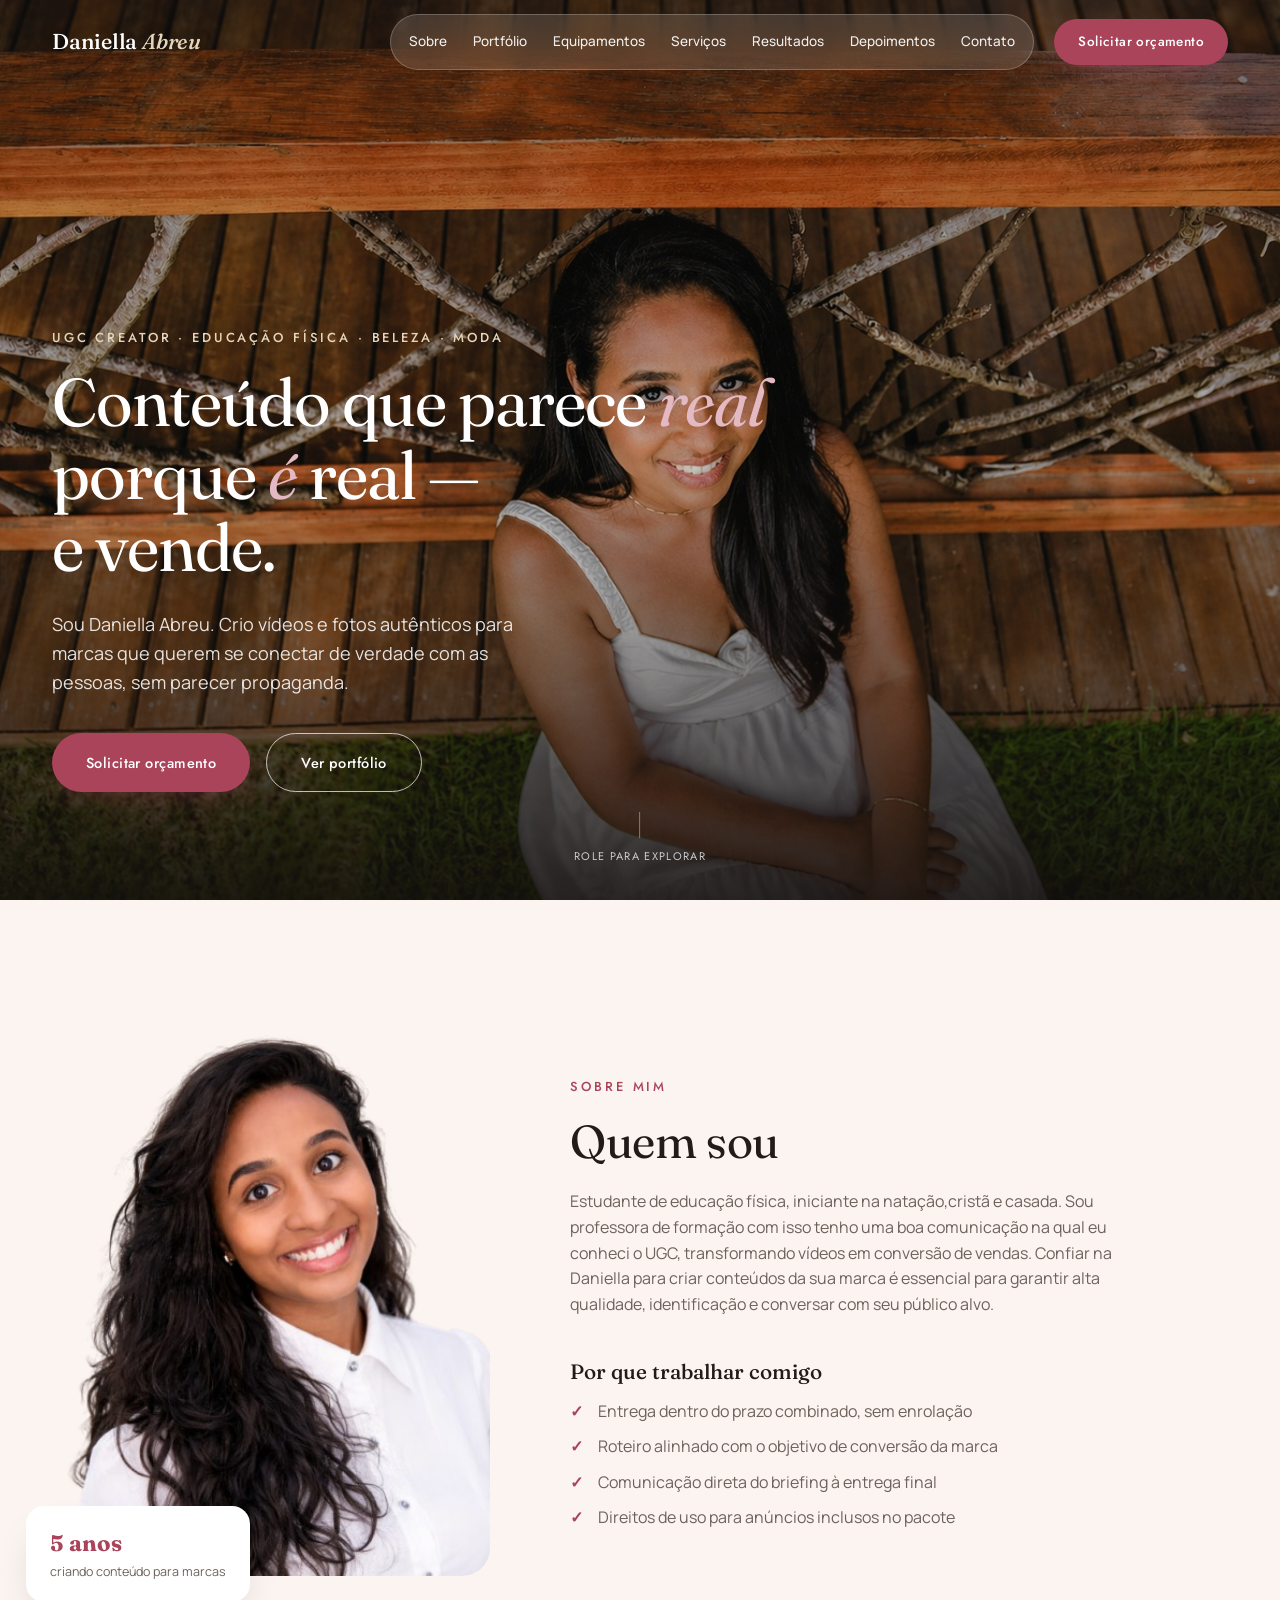
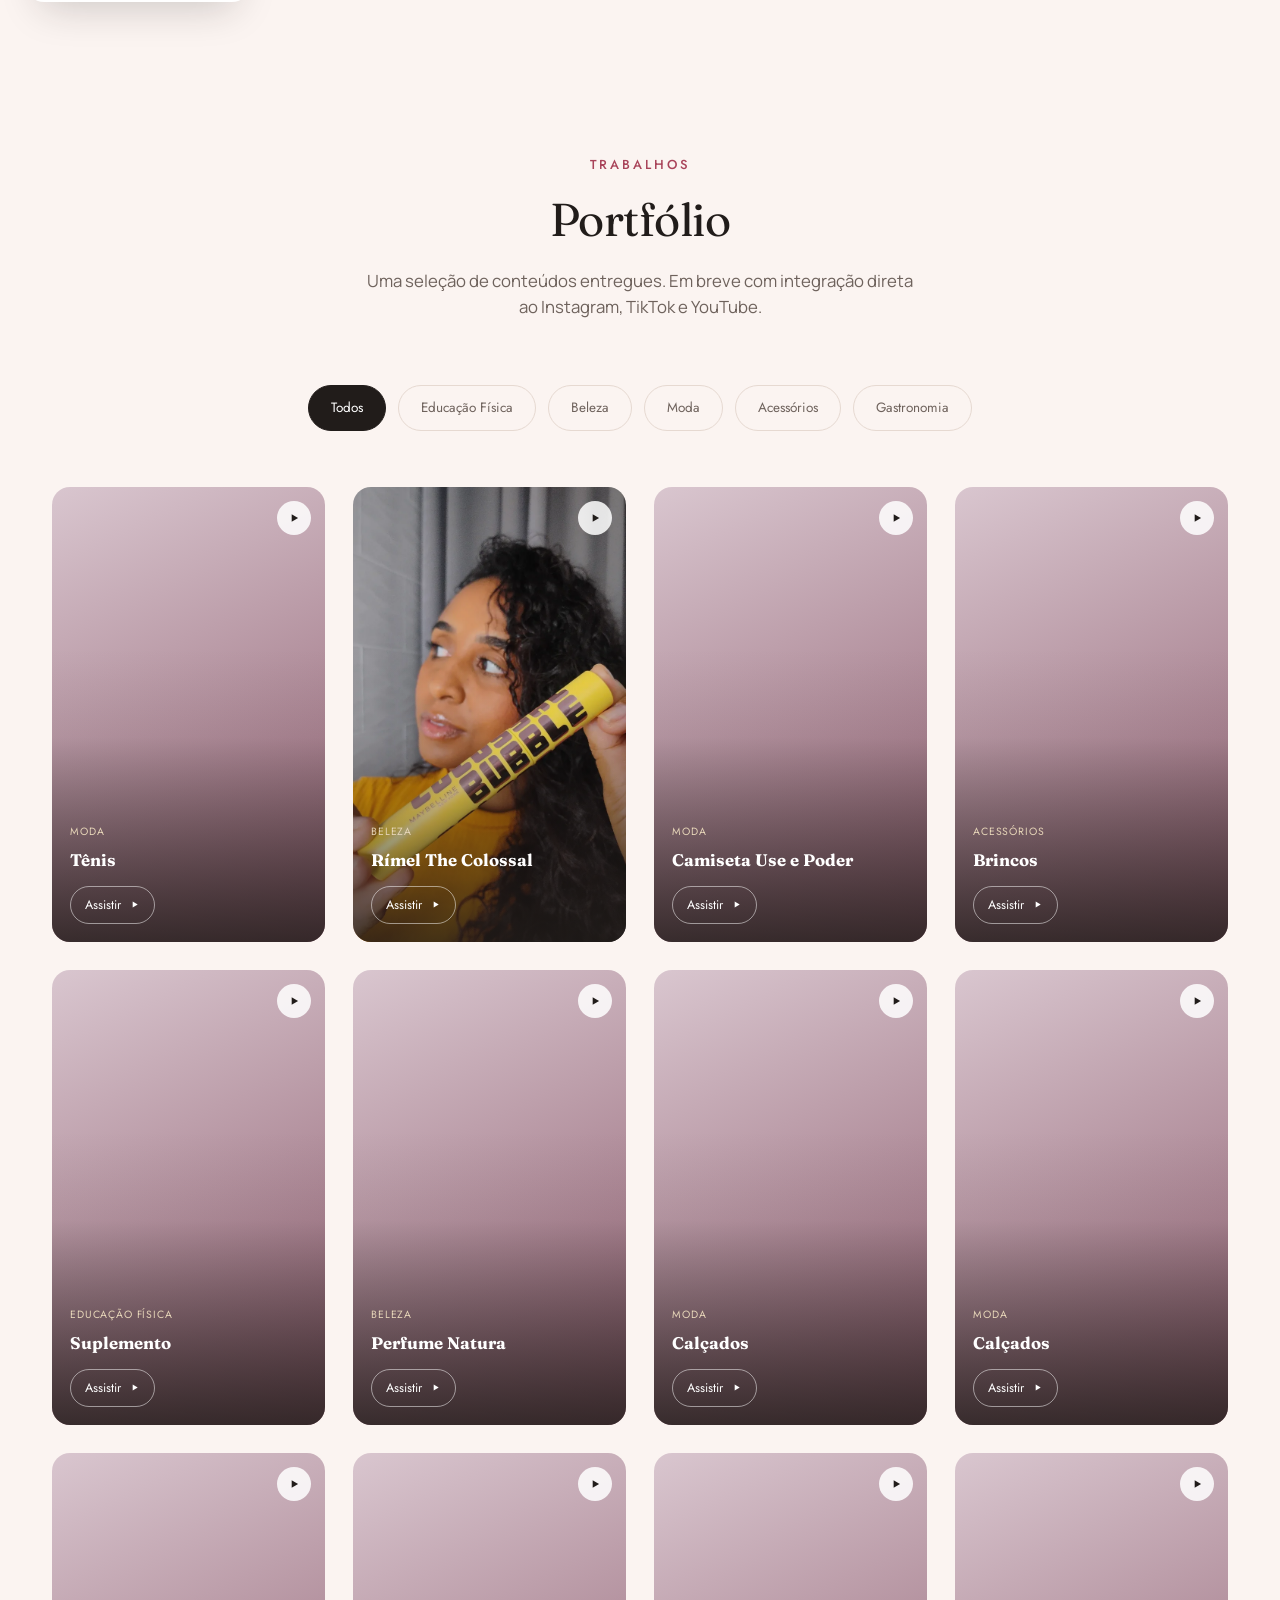
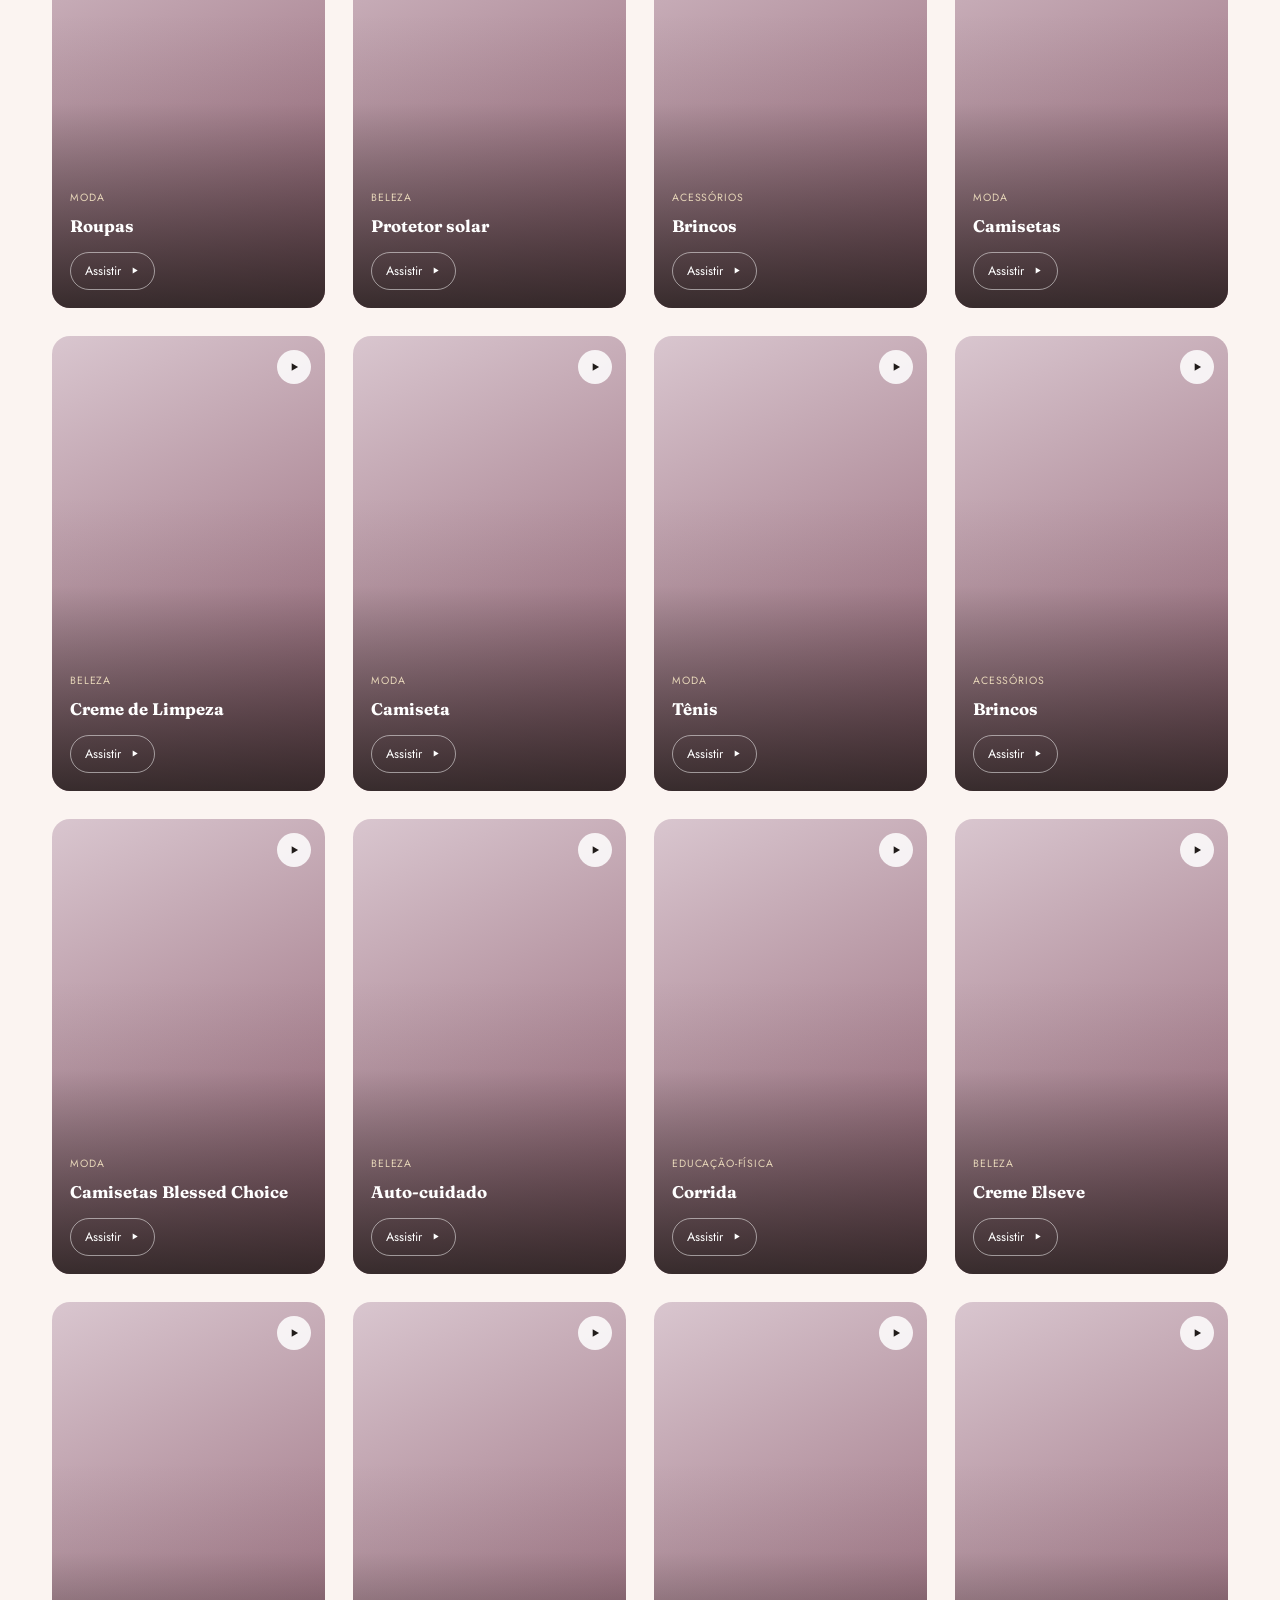
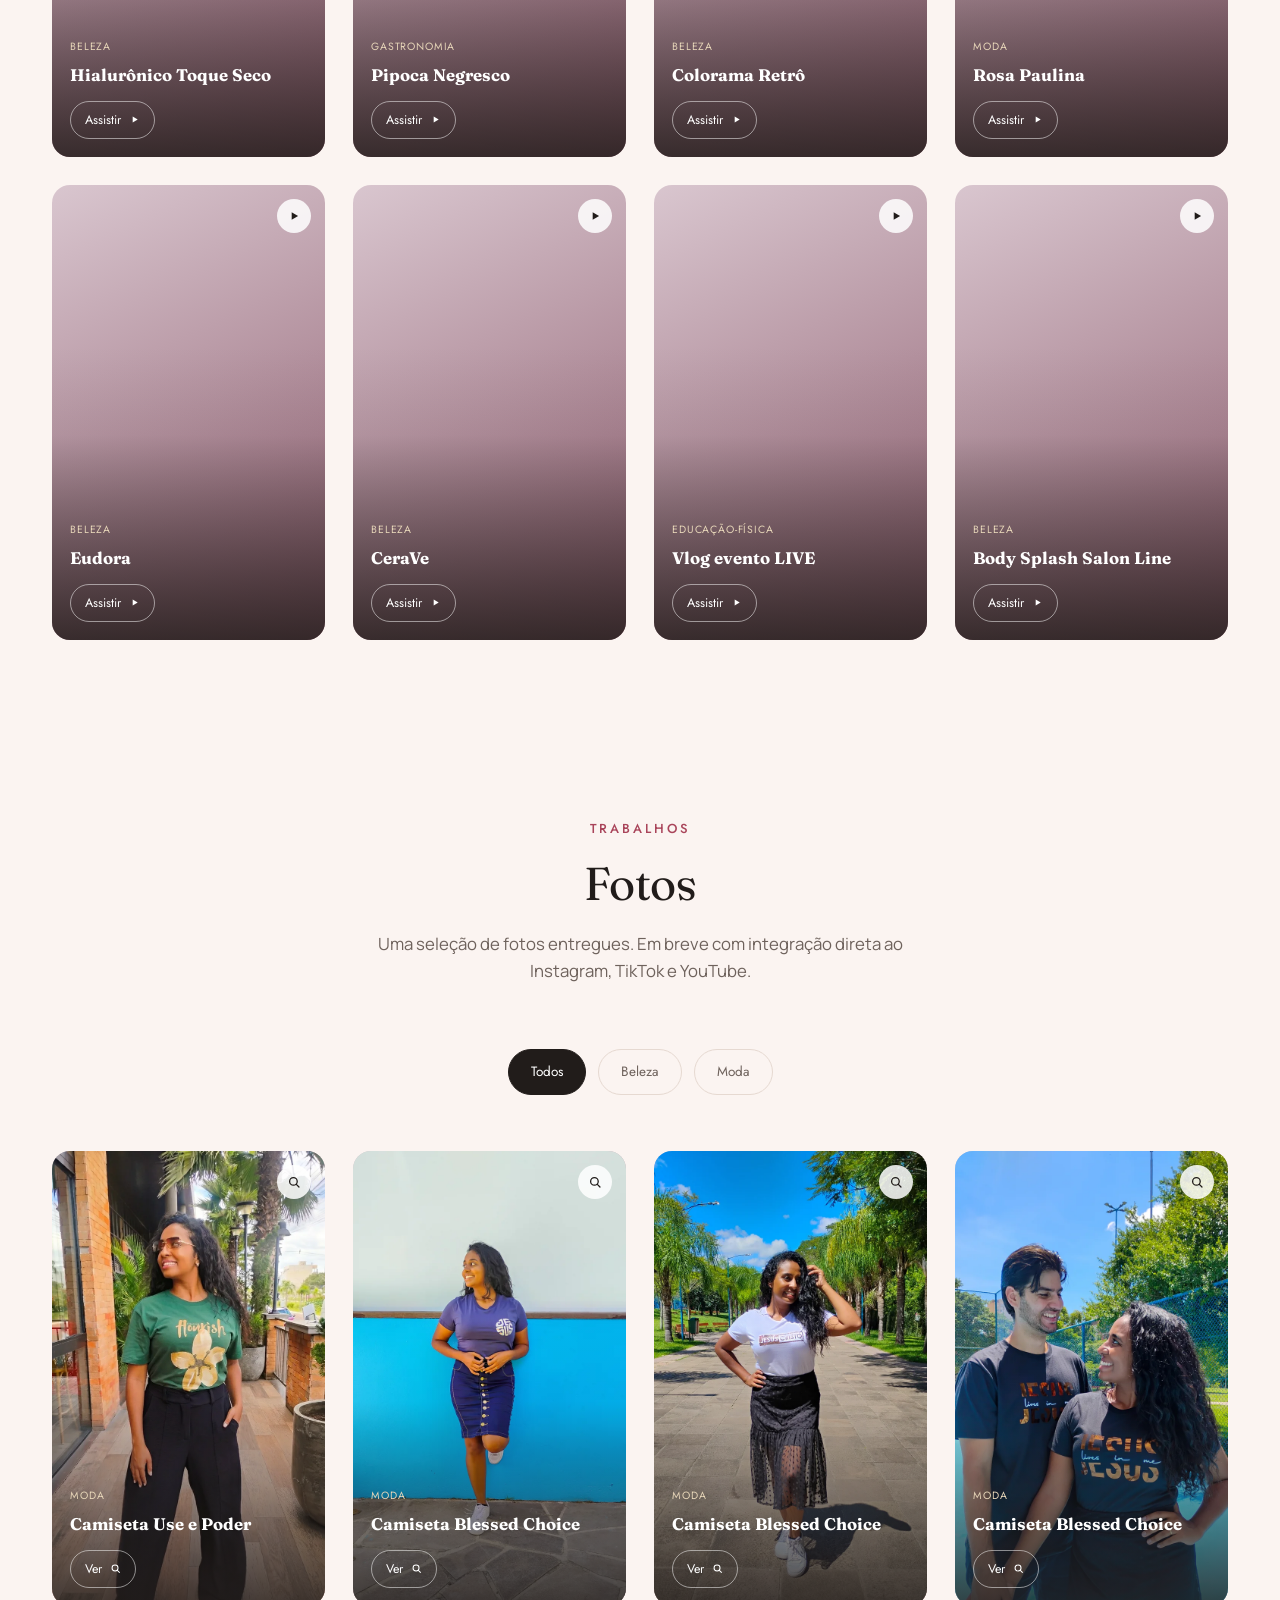
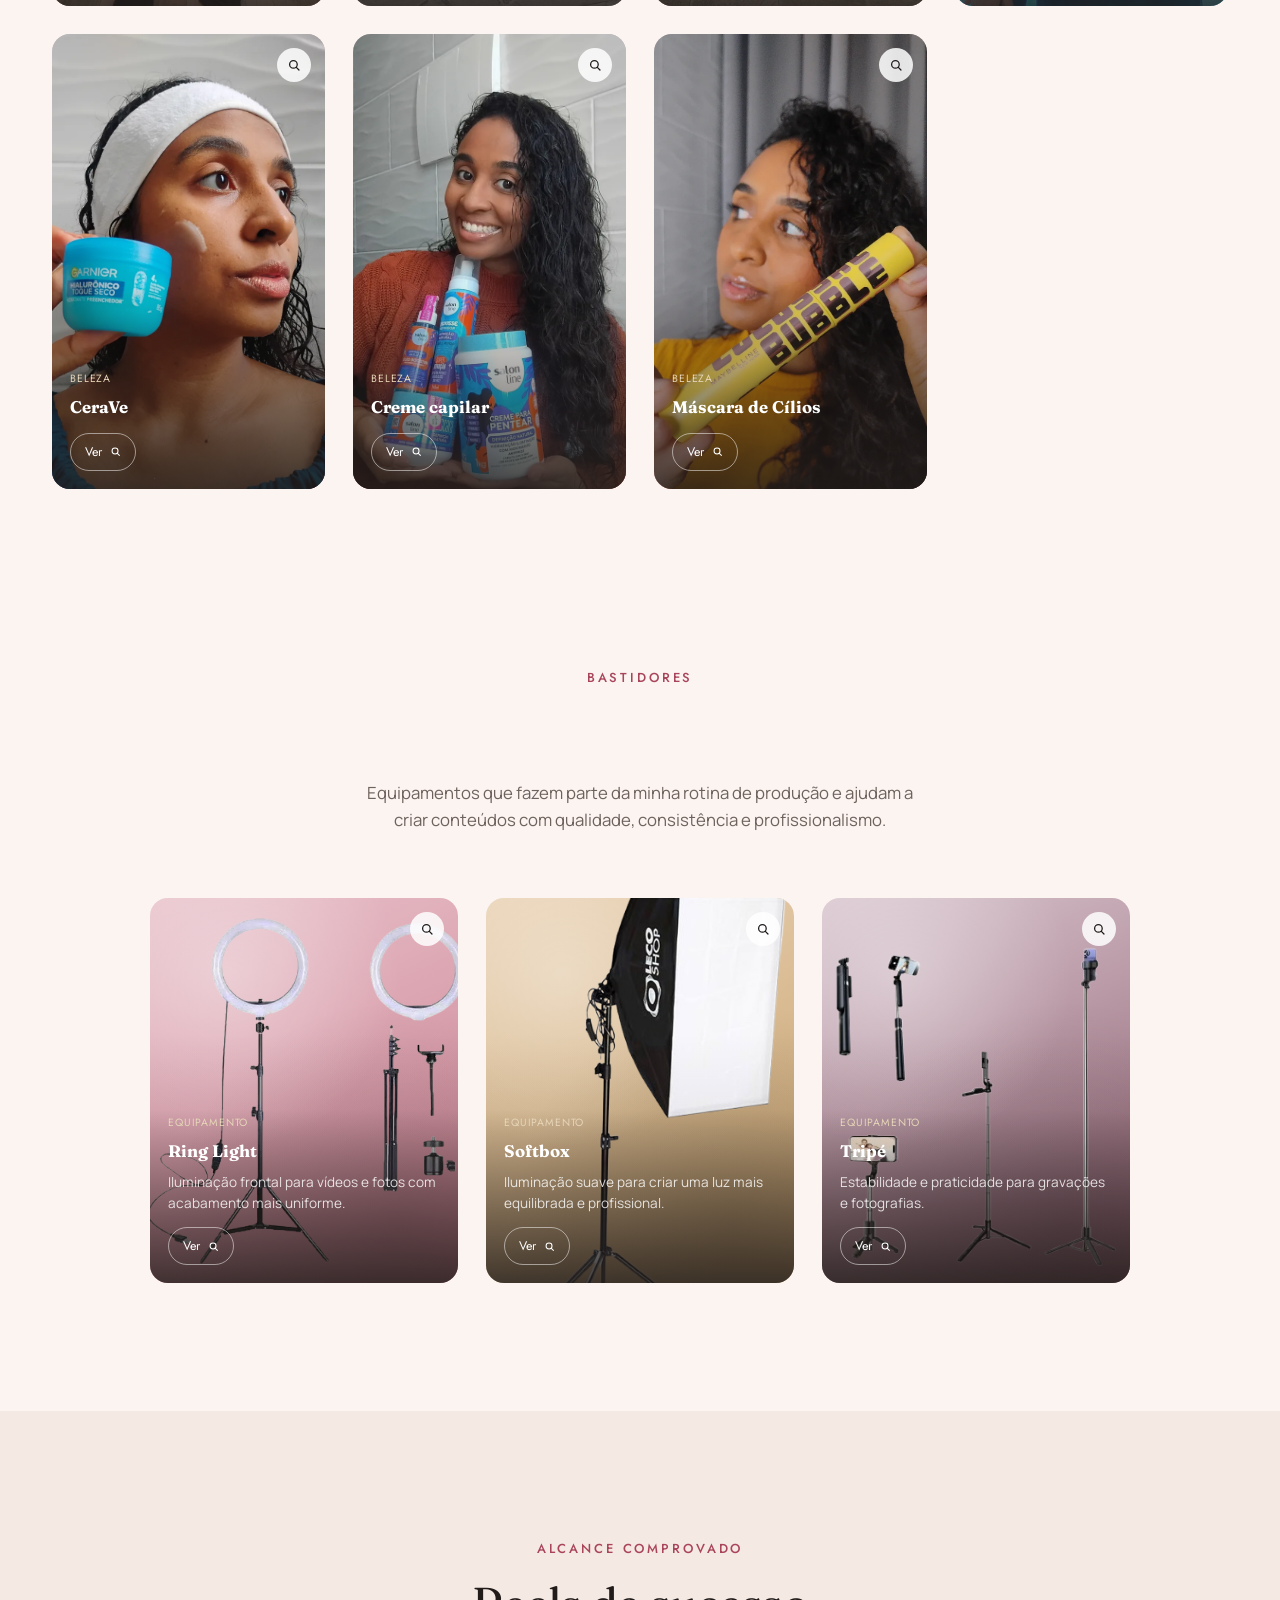
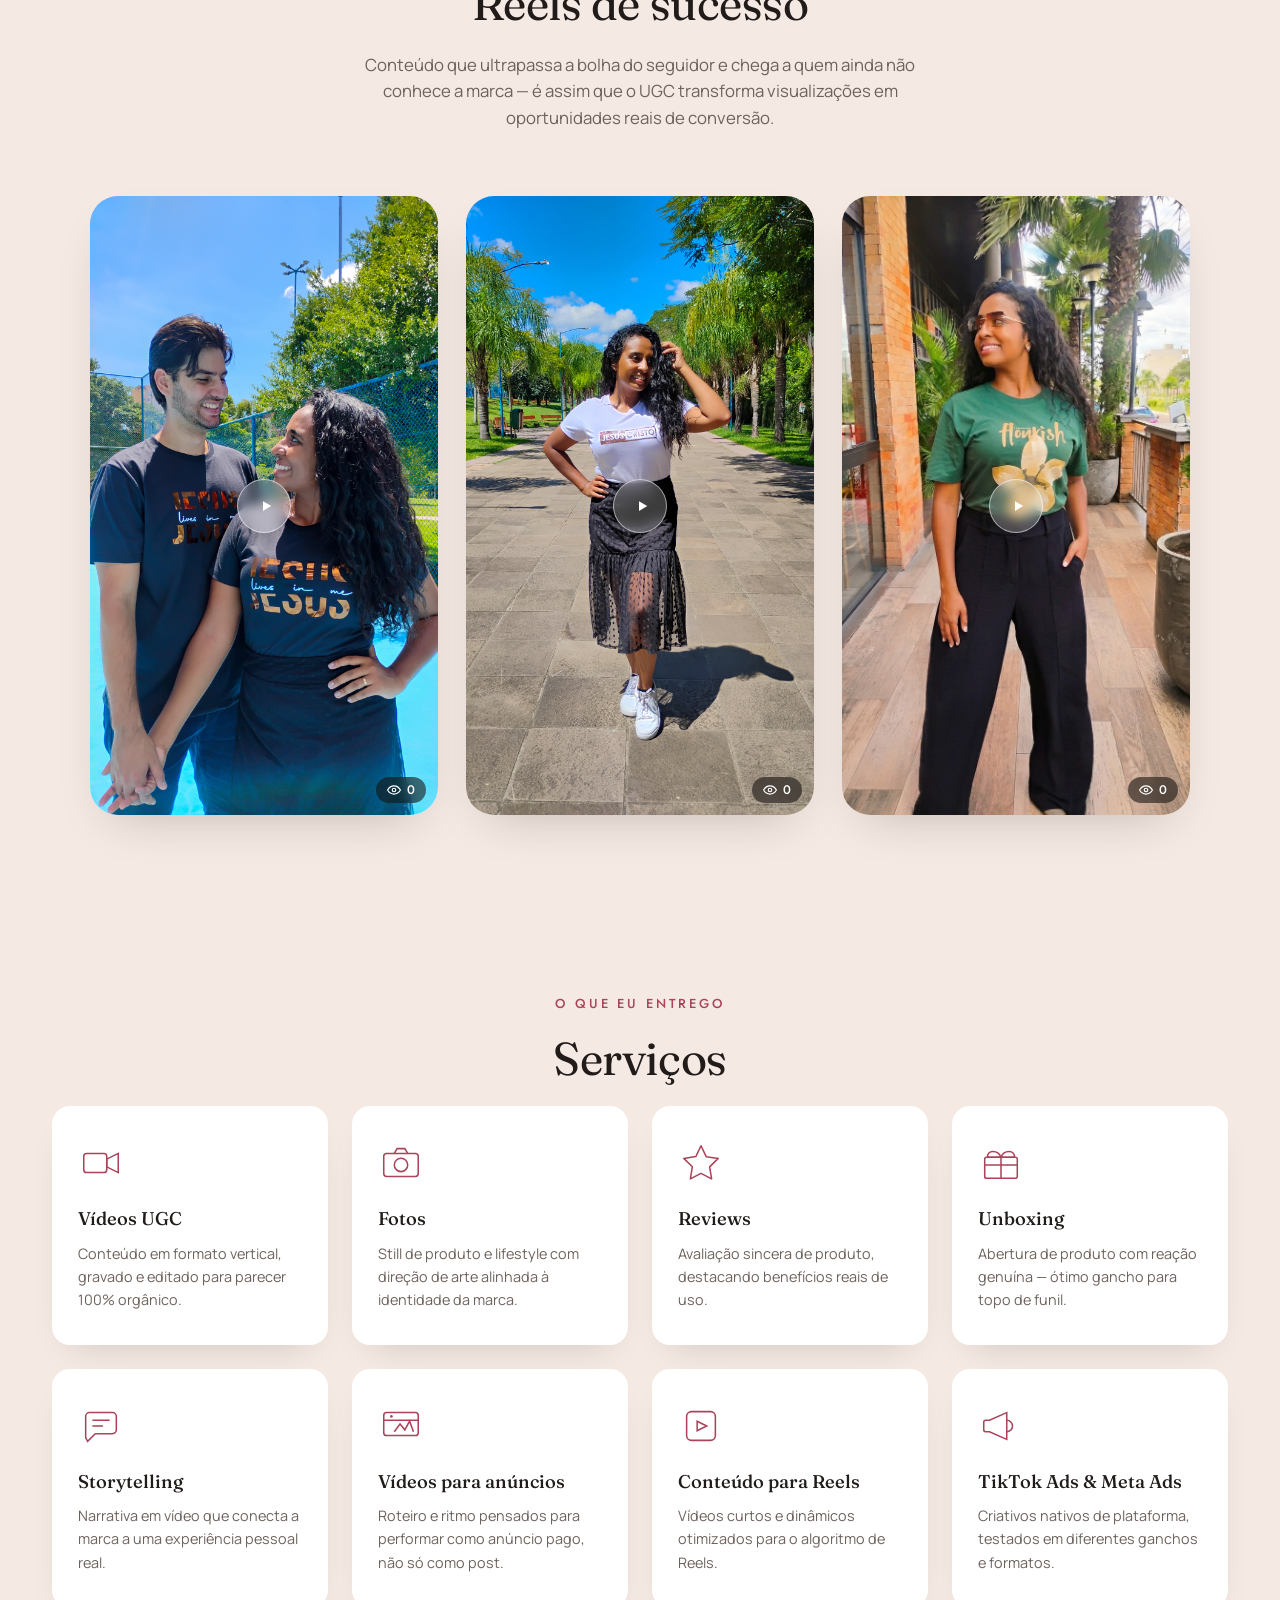
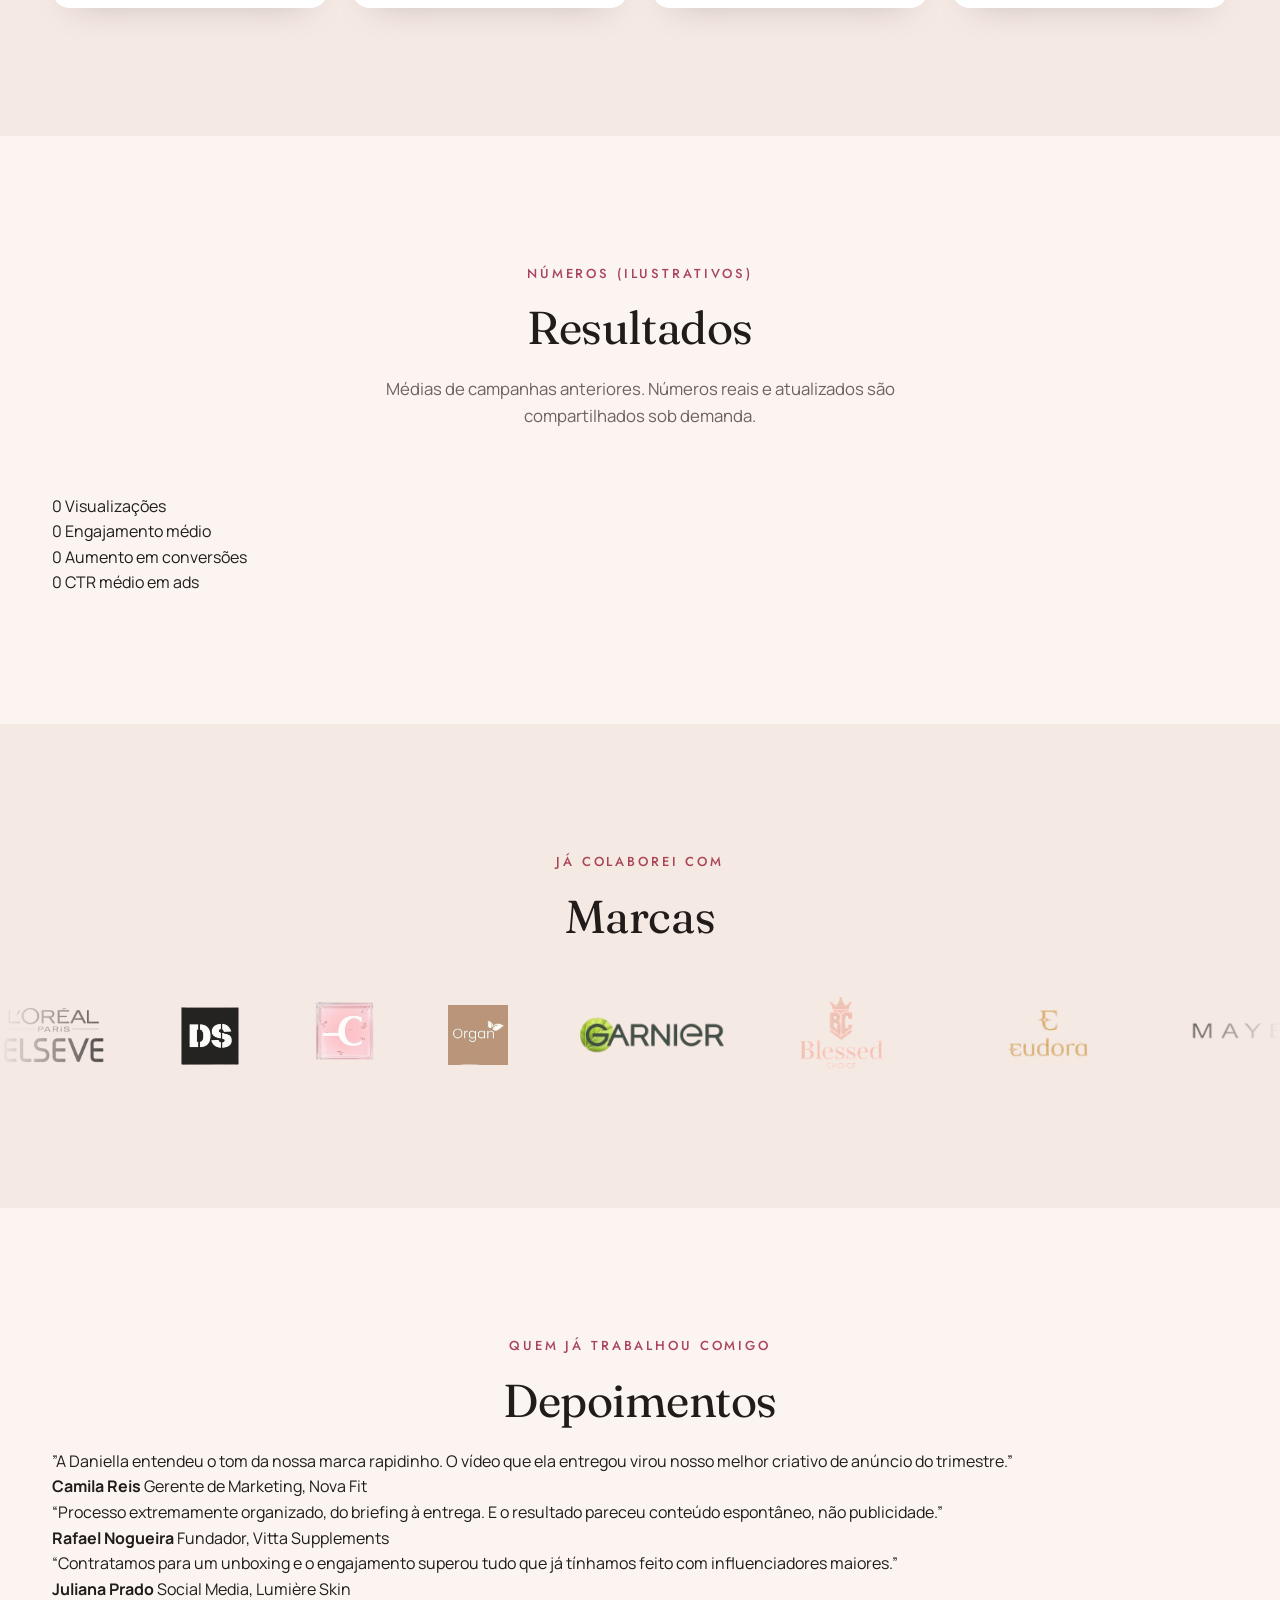
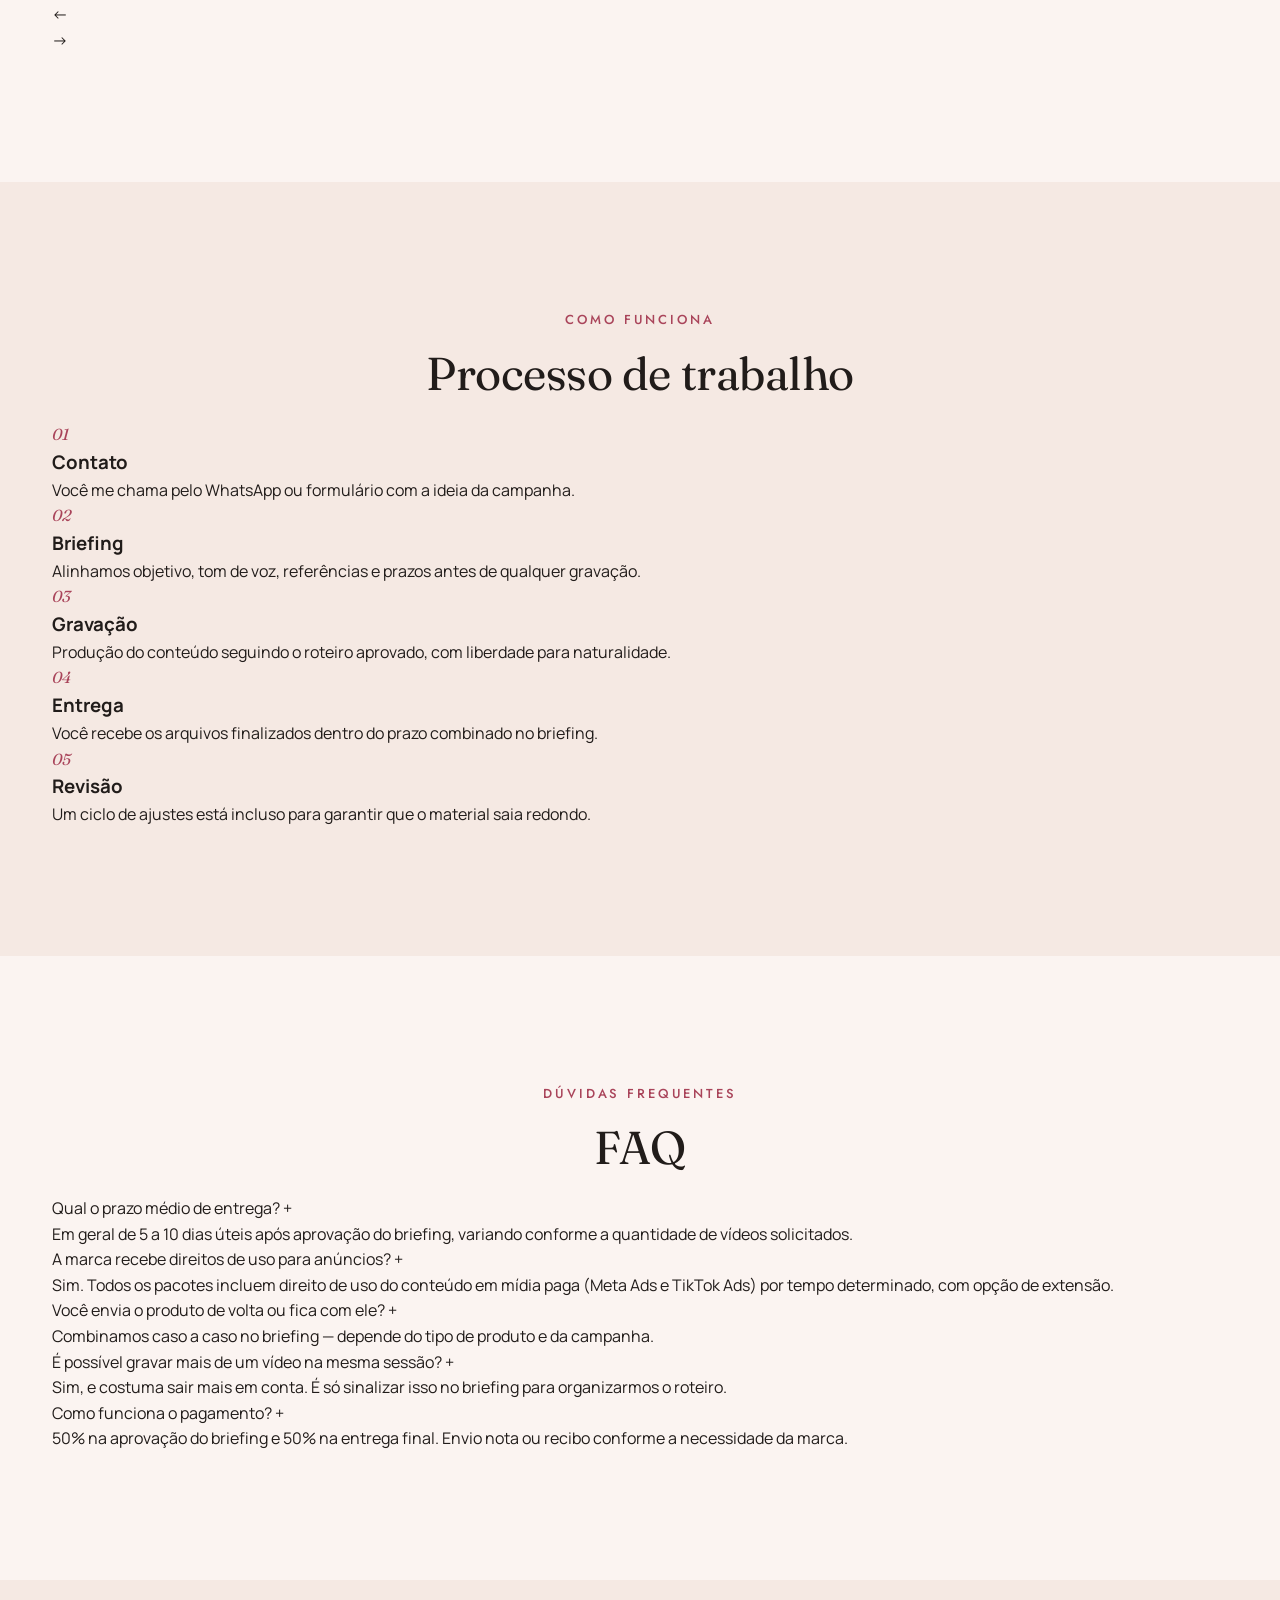
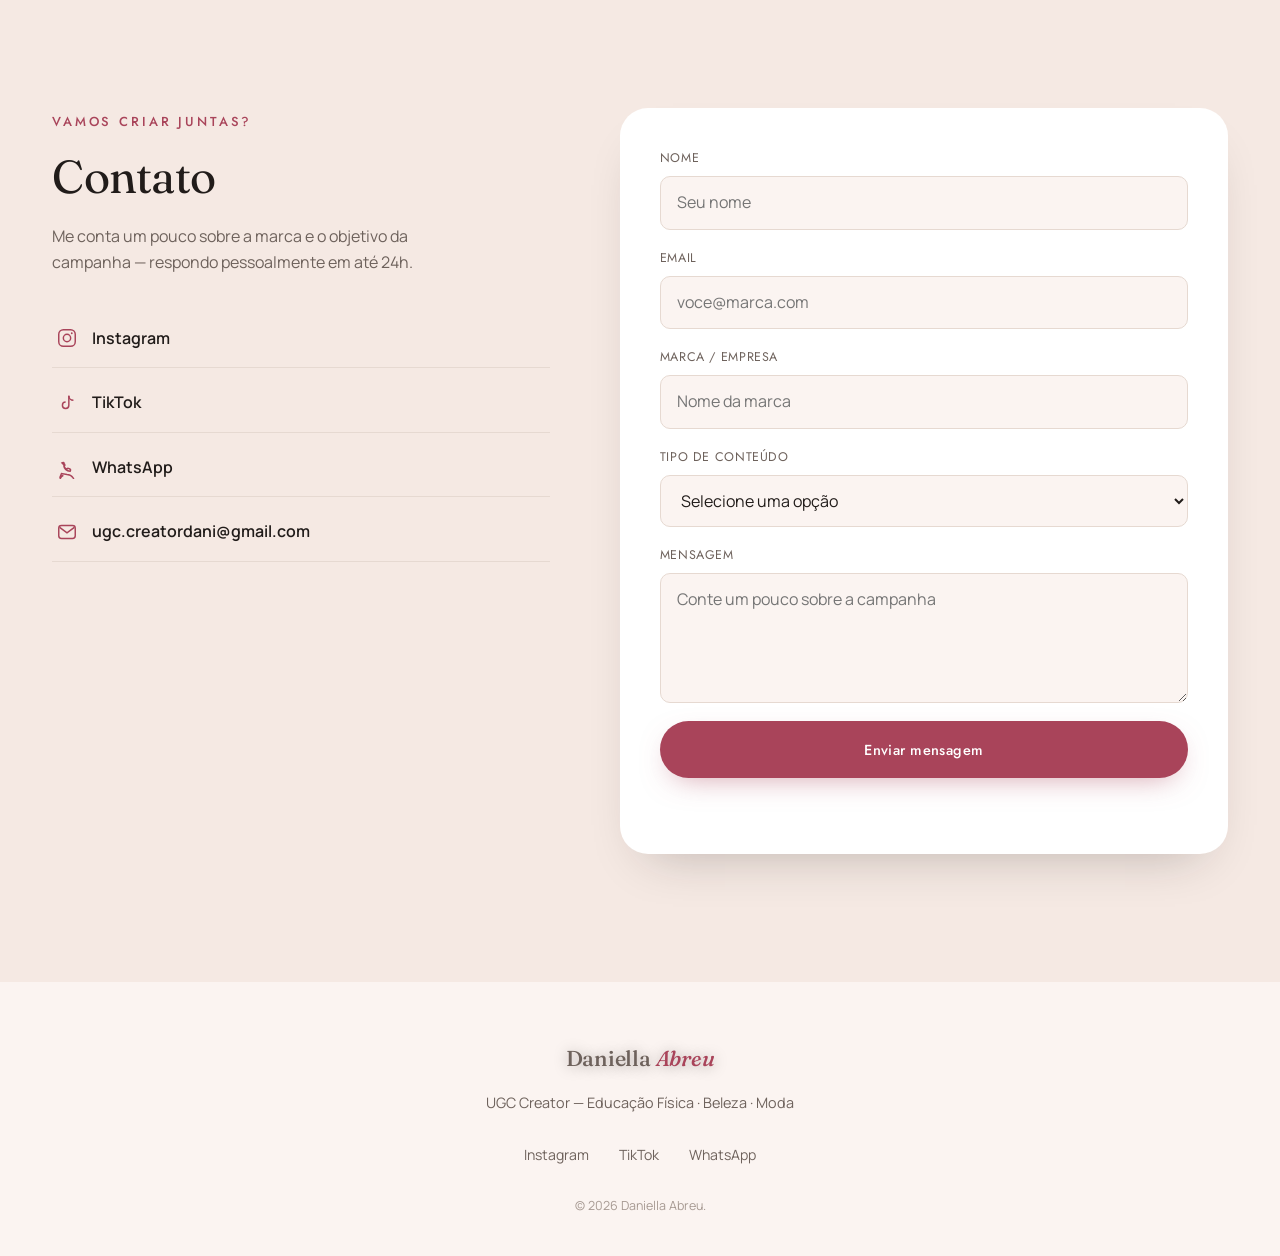
==== commit 112b8243: "Melhora responsividade e organização do portfólio" ====
--- a/_preview.html
+++ b/_preview.html
@@ -452,9 +452,9 @@
       <img class="brand-logo" src="imagens/logo.organ.jpg" alt="Organ">
       <img class="brand-logo brand-logo--wide" src="imagens/logo.garnier.png" alt="Garnier">
       <img class="brand-logo brand-logo--padded" src="imagens/logo.blessed.png" alt="Blessed Choice">
-      <img class="brand-logo brand-logo--padded brand-logo--clone" src="imagens/logo.eudora.jpg" alt="" aria-hidden="true">
-      <img class="brand-logo brand-logo--padded brand-logo--clone" src="imagens/logo.maybe.png" alt="" aria-hidden="true">
-      <img class="brand-logo brand-logo--padded brand-logo--clone" src="imagens/logo.pantene.png" alt="" aria-hidden="true">
+      <img class="brand-logo brand-logo--padded" src="imagens/logo.eudora-sem-fundo.png" alt="Eudora">
+      <img class="brand-logo brand-logo--padded" src="imagens/logo.maybe-sem-fundo.png" alt="Maybelline New York">
+      <img class="brand-logo brand-logo--padded" src="imagens/logo.pantene-sem-fundo.png" alt="Pantene">
       <!-- Cópia da sequência para o loop contínuo (ignorada por leitores de tela) -->
       <img class="brand-logo brand-logo--clone" src="imagens/logo.loreal.png" alt="" aria-hidden="true">
       <img class="brand-logo brand-logo--tall brand-logo--clone" src="imagens/logo.ds.png" alt="" aria-hidden="true">
@@ -462,9 +462,9 @@
       <img class="brand-logo brand-logo--clone" src="imagens/logo.organ.jpg" alt="" aria-hidden="true">
       <img class="brand-logo brand-logo--wide brand-logo--clone" src="imagens/logo.garnier.png" alt="" aria-hidden="true">
       <img class="brand-logo brand-logo--padded brand-logo--clone" src="imagens/logo.blessed.png" alt="" aria-hidden="true">
-      <img class="brand-logo brand-logo--padded brand-logo--clone" src="imagens/logo.eudora.jpg" alt="" aria-hidden="true">
-      <img class="brand-logo brand-logo--padded brand-logo--clone" src="imagens/logo.maybe.png" alt="" aria-hidden="true">
-      <img class="brand-logo brand-logo--padded brand-logo--clone" src="imagens/logo.pantene.png" alt="" aria-hidden="true">
+      <img class="brand-logo brand-logo--padded brand-logo--clone" src="imagens/logo.eudora-sem-fundo.png" alt="" aria-hidden="true">
+      <img class="brand-logo brand-logo--padded brand-logo--clone" src="imagens/logo.maybe-sem-fundo.png" alt="" aria-hidden="true">
+      <img class="brand-logo brand-logo--padded brand-logo--clone" src="imagens/logo.pantene-sem-fundo.png" alt="" aria-hidden="true">
     </div>
   </div>
 </section>
--- a/style.css
+++ b/style.css
@@ -7,9 +7,15 @@
 
 /* -------------------- 1. RESET -------------------- */
 *, *::before, *::after { box-sizing: border-box; margin: 0; padding: 0; }
-html { scroll-behavior: smooth; }
-body { min-height: 100vh; overflow-x: hidden; }
-img, svg { display: block; max-width: 100%; }
+html {
+  scroll-behavior: smooth;
+  /* âncoras param abaixo do header fixo */
+  scroll-padding-top: calc(var(--header-h-scrolled) + 12px);
+  -webkit-text-size-adjust: 100%;
+}
+body { min-height: 100vh; overflow-x: hidden; overflow-x: clip; }
+img, svg, video { display: block; max-width: 100%; }
+picture { display: contents; }
 a { color: inherit; text-decoration: none; }
 ul, ol { list-style: none; }
 button { font: inherit; background: none; border: none; cursor: pointer; color: inherit; }
@@ -43,10 +49,17 @@
 
   /* Layout */
   --container-w: 1240px;
+  --gutter: clamp(20px, 4vw, 32px);
+  --section-y: clamp(80px, 10vw, 130px);
   --radius-sm: 10px;
   --radius-md: 18px;
   --radius-lg: 28px;
   --header-h: 84px;
+  --header-h-scrolled: 72px;
+
+  /* Sombras */
+  --shadow-card: 0 16px 34px -22px rgba(33,28,26,.25);
+  --shadow-card-hover: 0 24px 40px -18px rgba(33,28,26,.28);
 
   /* Movimento */
   --ease: cubic-bezier(.22, 1, .36, 1);
@@ -67,11 +80,16 @@
   width: 100%;
   max-width: var(--container-w);
   margin: 0 auto;
-  padding: 0 32px;
-}
-
-.section { padding: 130px 0; position: relative; }
+  padding: 0 var(--gutter);
+}
+
+.section { padding: var(--section-y) 0; position: relative; }
 .section-alt { background: var(--color-bg-alt); }
+/* Seções seguidas com o mesmo fundo: evita o "vão duplo" entre elas
+   (os modais ficam entre algumas seções no HTML, por isso o 2º seletor) */
+.section:not(.section-alt) + .section:not(.section-alt),
+.section:not(.section-alt) + .media-modal + .section:not(.section-alt),
+.section-alt + .section-alt { padding-top: calc(var(--section-y) * .4); }
 
 .eyebrow {
   display: inline-block;
@@ -100,7 +118,7 @@
   max-width: 560px;
   color: var(--color-ink-soft);
   font-size: 1.05rem;
-  margin-bottom: 64px;
+  margin-bottom: clamp(40px, 6vw, 64px);
 }
 .section-lead.center { margin-left: auto; margin-right: auto; text-align: center; }
 
@@ -108,7 +126,7 @@
 
 /* Foco visível para acessibilidade */
 a:focus-visible, button:focus-visible, input:focus-visible,
-textarea:focus-visible, select:focus-visible {
+textarea:focus-visible, select:focus-visible, [tabindex]:focus-visible {
   outline: 2px solid var(--color-accent);
   outline-offset: 3px;
   border-radius: 4px;
@@ -184,7 +202,7 @@
   transition: background var(--dur) var(--ease), box-shadow var(--dur) var(--ease), height var(--dur) var(--ease);
 }
 .site-header.is-scrolled {
-  height: 72px;
+  height: var(--header-h-scrolled);
   background: rgba(251, 244, 241, .85);
   backdrop-filter: blur(14px) saturate(1.4);
   box-shadow: 0 1px 0 var(--color-line);
@@ -231,8 +249,10 @@
 .nav-link:hover { background: rgba(255,255,255,.22); color: #fff; }
 
 /* Estado com cabeçalho sólido (após rolar a página) */
-.site-header.is-scrolled .logo { color: var(--color-ink); text-shadow: none; }
-.site-header.is-scrolled .logo span { color: var(--color-accent); }
+.site-header.is-scrolled .logo,
+.site-header.menu-open .logo { color: var(--color-ink); text-shadow: none; }
+.site-header.is-scrolled .logo span,
+.site-header.menu-open .logo span { color: var(--color-accent); }
 .site-header.is-scrolled .main-nav ul {
   background: rgba(255,255,255,.65);
   border-color: var(--color-line);
@@ -243,17 +263,21 @@
 .menu-toggle {
   display: none;
   flex-direction: column;
+  justify-content: center;
+  align-items: center;
   gap: 5px;
-  width: 30px;
-  z-index: 200;
+  width: 44px; height: 44px;   /* área de toque confortável */
+  margin-right: -7px;          /* alinha os traços à margem do container */
+  border-radius: 50%;
 }
 .menu-toggle span {
-  width: 100%; height: 2px;
+  width: 28px; height: 2px;
   background: #fff;
   filter: drop-shadow(0 1px 3px rgba(0,0,0,.35));
   transition: transform var(--dur) var(--ease), opacity var(--dur) var(--ease), background var(--dur) var(--ease);
 }
-.site-header.is-scrolled .menu-toggle span { background: var(--color-ink); filter: none; }
+.site-header.is-scrolled .menu-toggle span,
+.site-header.menu-open .menu-toggle span { background: var(--color-ink); filter: none; }
 .menu-toggle.is-active span:nth-child(1) { transform: translateY(7px) rotate(45deg); }
 .menu-toggle.is-active span:nth-child(2) { opacity: 0; }
 .menu-toggle.is-active span:nth-child(3) { transform: translateY(-7px) rotate(-45deg); }
@@ -261,9 +285,13 @@
 .mobile-nav-overlay {
   position: fixed; inset: 0;
   background: var(--color-bg);
-  z-index: 150;
-  display: flex; flex-direction: column; align-items: center; justify-content: center;
-  gap: 40px;
+  z-index: 95;                 /* abaixo do header: o botão de fechar fica visível */
+  display: flex; flex-direction: column; align-items: center;
+  justify-content: safe center;
+  gap: clamp(24px, 5vh, 40px);
+  padding: calc(var(--header-h) + 8px) var(--gutter) 32px;
+  overflow-y: auto;
+  overscroll-behavior: contain;
   transform: translateY(-100%);
   opacity: 0;
   visibility: hidden;
@@ -273,16 +301,24 @@
   transform: translateY(0); opacity: 1; visibility: visible;
   transition: transform .55s var(--ease), opacity .5s var(--ease), visibility 0s;
 }
-.mobile-nav-overlay ul { display: flex; flex-direction: column; align-items: center; gap: 22px; }
-.mobile-nav-overlay .nav-link { font-family: var(--font-display); font-size: 1.7rem; color: var(--color-ink); }
+.mobile-nav-overlay ul { display: flex; flex-direction: column; align-items: center; gap: clamp(2px, 1vh, 10px); }
+.mobile-nav-overlay .nav-link {
+  font-family: var(--font-display);
+  font-size: clamp(1.35rem, 3.6vh, 1.7rem);
+  padding: 8px 20px;
+  color: var(--color-ink);
+}
+.mobile-nav-overlay .nav-link:hover { background: rgba(169,68,90,.1); color: var(--color-accent-dark); }
 
 /* -------------------- 7. SCROLL PROGRESS -------------------- */
 .scroll-progress {
   position: fixed; top: 0; left: 0;
-  height: 3px; width: 0%;
+  height: 3px; width: 100%;
   background: var(--color-accent);
   z-index: 300;
-  transition: width .1s linear;
+  transform: scaleX(0);
+  transform-origin: left center;
+  pointer-events: none;
 }
 
 /* -------------------- 8. HERO -------------------- */
@@ -293,10 +329,9 @@
   min-height: 100svh;
   display: flex;
   align-items: flex-end;
-  padding: calc(var(--header-h) + 40px) 0 110px;
+  padding: calc(var(--header-h) + 40px) 0 clamp(72px, 12vh, 110px);
   overflow: hidden;
 }
-.hero::before { content: none; }
 
 .hero-background {
   position: absolute;
@@ -323,7 +358,7 @@
   width: 100%;
   max-width: var(--container-w);
   margin: 0 auto;
-  padding: 0 32px;
+  padding: 0 var(--gutter);
 }
 
 .hero .eyebrow { color: var(--color-gold-soft); }
@@ -331,7 +366,7 @@
 .hero-title {
   font-family: var(--font-display);
   font-weight: 400;
-  font-size: clamp(2.6rem, 5vw, 4.2rem);
+  font-size: clamp(2.15rem, 1.5rem + 3.4vw, 4.2rem);
   line-height: 1.08;
   letter-spacing: -.015em;
   color: #fff;
@@ -339,7 +374,7 @@
 }
 .hero-title em { color: var(--color-accent-soft); }
 .hero-subtitle {
-  font-size: 1.13rem;
+  font-size: clamp(1rem, .95rem + .3vw, 1.13rem);
   color: rgba(255,255,255,.86);
   max-width: 480px;
   margin-bottom: 36px;
@@ -385,8 +420,8 @@
 .about-grid {
   display: grid;
   grid-template-columns: .8fr 1.2fr;
-  gap: 80px;
-  align-items: start;
+  gap: clamp(48px, 7vw, 80px);
+  align-items: center;
 }
 .about-visual { position: relative; }
 .photo-frame {
@@ -394,6 +429,7 @@
   aspect-ratio: 4/5;
   overflow: hidden;
 }
+.photo-frame img { width: 100%; height: 100%; object-fit: cover; object-position: center top; }
 .about-tag {
   position: absolute;
   bottom: -26px; left: -26px;
@@ -428,13 +464,14 @@
 }
 
 
-/* -------------------- 11. PORTFÓLIO -------------------- */
+/* -------------------- 10. PORTFÓLIO -------------------- */
 .portfolio-filters {
   display: flex; flex-wrap: wrap; gap: 12px;
   justify-content: center;
   margin-bottom: 56px;
 }
 .filter-btn {
+  min-height: 44px;
   padding: 11px 22px;
   border-radius: 999px;
   border: 1.5px solid var(--color-line);
@@ -449,7 +486,7 @@
 .portfolio-grid {
   display: grid;
   grid-template-columns: repeat(auto-fill, minmax(230px, 1fr));
-  gap: 28px;
+  gap: clamp(12px, 2.4vw, 28px);
 }
 .portfolio-card {
   position: relative;
@@ -491,7 +528,9 @@
   border-radius: 999px;
   transition: background var(--dur) var(--ease), border-color var(--dur) var(--ease);
 }
-.portfolio-card:hover .portfolio-card-watch { background: var(--color-accent); border-color: var(--color-accent); }
+.portfolio-card-watch svg { width: 11px; height: 11px; }
+.portfolio-card:hover .portfolio-card-watch,
+.portfolio-card:focus-visible .portfolio-card-watch { background: var(--color-accent); border-color: var(--color-accent); }
 .portfolio-card-play {
   position: absolute; top: 14px; right: 14px;
   width: 34px; height: 34px;
@@ -499,7 +538,6 @@
   background: rgba(255,255,255,.85);
   display: flex; align-items: center; justify-content: center;
   color: var(--color-ink);
-  font-size: 12px;
   z-index: 2;
 }
 .portfolio-card.is-hidden { display: none; }
@@ -564,25 +602,22 @@
 .video-modal-close:hover { background: rgba(255,255,255,.24); transform: rotate(90deg); }
 .video-modal-close:focus-visible { outline: 2px solid var(--color-accent-soft); outline-offset: 3px; }
 
-/* ==========================================================
-   ENQUADRAMENTO DOS VÍDEOS DO PORTFÓLIO
-   ========================================================== */
-
+/* Enquadramento de vídeos e fotos: a mídia preenche o card inteiro
+   (antes tinha proporção própria 9:16 e era cortada embaixo) */
 .portfolio-card-media {
-    position: relative;
-    width: 100%;
-    aspect-ratio: 9 / 16;
-    overflow: hidden;
-    background: #000;
-}
-
-.portfolio-card-video {
-    width: 100%;
-    height: 100%;
-    display: block;
-    object-fit: cover;
-    object-position: center;
-}
+  position: absolute;
+  inset: 0;
+  overflow: hidden;
+  background: linear-gradient(155deg, var(--tone-3-a), var(--tone-3-b));
+}
+.portfolio-card-video,
+.portfolio-card-image {
+  width: 100%;
+  height: 100%;
+  object-fit: cover;
+  object-position: center;
+}
+.portfolio-card-image { object-position: center top; }
 
 /* ==========================================================
    MATERIAL DE TRABALHO
@@ -621,11 +656,11 @@
 #equipmentModal.is-missing .media-modal-img { display: none; }
 #equipmentModal.is-missing .equipment-modal-ph { display: block; }
 
-/* -------------------- 12. REELS DE SUCESSO -------------------- */
+/* -------------------- 11. REELS DE SUCESSO -------------------- */
 .reels-grid {
   display: grid;
   grid-template-columns: repeat(3, 1fr);
-  gap: 28px;
+  gap: clamp(12px, 2.4vw, 28px);
   max-width: 1100px;
   margin: 0 auto;
 }
@@ -721,18 +756,7 @@
   transform: scale(1.03);
 }
 
-@media (max-width: 860px) {
-  .reels-grid {
-    grid-template-columns: repeat(3, 1fr);
-    gap: 16px;
-  }
-}
-
 @media (max-width: 600px) {
-  .reels-grid {
-    grid-template-columns: repeat(3, 1fr);
-    gap: 12px;
-  }
 
   .reel-card {
     border-radius: var(--radius-md);
@@ -762,7 +786,7 @@
   width: min(calc(100vw - 48px), calc((100dvh - 104px) * 9 / 16));
 }
 
-/* -------------------- 14. SERVIÇOS -------------------- */
+/* -------------------- 12. SERVIÇOS -------------------- */
 .services-grid {
   display: grid;
   grid-template-columns: repeat(4, 1fr);
@@ -772,10 +796,10 @@
   background: var(--color-surface);
   padding: 34px 26px;
   border-radius: var(--radius-md);
-  box-shadow: 0 16px 34px -22px rgba(33,28,26,.25);
+  box-shadow: var(--shadow-card);
   transition: transform var(--dur) var(--ease), box-shadow var(--dur) var(--ease);
 }
-.service-card:hover { transform: translateY(-6px); box-shadow: 0 24px 40px -18px rgba(33,28,26,.28); }
+.service-card:hover { transform: translateY(-6px); box-shadow: var(--shadow-card-hover); }
 .service-icon {
   display: inline-flex;
   width: 46px; height: 46px;
@@ -786,29 +810,7 @@
 .service-card h3 { font-family: var(--font-display); font-size: 1.15rem; font-weight: 500; margin-bottom: 8px; }
 .service-card p { font-size: .9rem; color: var(--color-ink-soft); }
 
-/* -------------------- 15. RESULTADOS -------------------- */
-.results-grid {
-  display: grid;
-  grid-template-columns: repeat(4, 1fr);
-  gap: 24px;
-}
-.result-card {
-  text-align: center;
-  padding: 46px 20px;
-  border-radius: var(--radius-lg);
-  background: linear-gradient(155deg, var(--color-surface), var(--color-bg-alt));
-  border: 1px solid var(--color-line);
-}
-.result-number {
-  display: block;
-  font-family: var(--font-display);
-  font-size: clamp(2rem, 3vw, 2.7rem);
-  color: var(--color-accent);
-  margin-bottom: 10px;
-}
-.result-label { font-size: .92rem; color: var(--color-ink-soft); }
-
-/* -------------------- 16. MARCAS -------------------- */
+/* -------------------- 13. MARCAS -------------------- */
 .brands-section .section-title { margin-bottom: 48px; }
 
 /* Faixa de logos: rola sozinha no desktop e pausa ao passar o mouse.
@@ -889,109 +891,13 @@
   }
 }
 
-/* -------------------- 17. DEPOIMENTOS -------------------- */
-.testimonials-wrap { max-width: 760px; margin: 0 auto; }
-.testimonials-track {
-  display: flex;
-  transition: transform .6s var(--ease);
-}
-.testimonial-card {
-  min-width: 100%;
-  background: var(--color-surface);
-  padding: 46px 44px;
-  border-radius: var(--radius-lg);
-  box-shadow: 0 20px 45px -26px rgba(33,28,26,.3);
-}
-.testimonial-card p {
-  font-family: var(--font-display);
-  font-size: 1.35rem;
-  font-weight: 400;
-  line-height: 1.45;
-  margin-bottom: 30px;
-}
-.testimonial-card footer { display: flex; align-items: center; gap: 14px; }
-.testimonial-avatar { width: 48px; height: 48px; border-radius: 50%; }
-.testimonial-card footer strong { display: block; font-size: .95rem; }
-.testimonial-card footer span { font-size: .82rem; color: var(--color-ink-soft); }
-
-.testimonials-controls { display: flex; align-items: center; justify-content: center; gap: 20px; margin-top: 34px; }
-.carousel-btn {
-  width: 42px; height: 42px; border-radius: 50%;
-  border: 1.5px solid var(--color-line);
-  display: flex; align-items: center; justify-content: center;
-  transition: all var(--dur) var(--ease);
-}
-.carousel-btn:hover { background: var(--color-accent); border-color: var(--color-accent); color: #fff; }
-.testimonials-dots { display: flex; gap: 8px; }
-.testimonials-dots button {
-  width: 8px; height: 8px; border-radius: 50%;
-  background: var(--color-line);
-  transition: background var(--dur) var(--ease), width var(--dur) var(--ease);
-}
-.testimonials-dots button.is-active { background: var(--color-accent); width: 22px; border-radius: 6px; }
-
-/* -------------------- 18. PROCESSO -------------------- */
-.process-grid {
-  display: grid;
-  grid-template-columns: repeat(5, 1fr);
-  gap: 24px;
-}
-.process-step { position: relative; padding-top: 10px; }
-.process-step:not(:last-child)::after {
-  content: '';
-  position: absolute; top: 22px; left: calc(100% - 10px);
-  width: calc(100% - 20px);
-  height: 1px;
-  background: var(--color-line);
-  display: none;
-}
+/* -------------------- 14. INVESTIMENTO -------------------- */
 .process-index {
   display: block;
   font-family: var(--font-display);
   font-style: italic;
-  font-size: 1.6rem;
-  color: var(--color-accent-soft);
-  margin-bottom: 16px;
-}
-.process-step h3 { font-family: var(--font-display); font-size: 1.15rem; font-weight: 500; margin-bottom: 8px; }
-.process-step p { font-size: .88rem; color: var(--color-ink-soft); }
-
-@media (min-width: 900px) {
-  .process-step:not(:last-child)::after { display: block; }
-}
-
-/* -------------------- 19. FAQ -------------------- */
-.faq-container { max-width: 760px; }
-.faq-list { display: flex; flex-direction: column; }
-.faq-item { border-bottom: 1px solid var(--color-line); }
-.faq-question {
-  width: 100%;
-  display: flex; align-items: center; justify-content: space-between;
-  padding: 26px 4px;
-  text-align: left;
-  font-family: var(--font-display);
-  font-size: 1.1rem;
-  font-weight: 500;
-  color: var(--color-ink);
-}
-.faq-icon {
-  font-family: var(--font-body);
-  font-size: 1.3rem;
   color: var(--color-accent);
-  transition: transform var(--dur) var(--ease);
-  flex-shrink: 0;
-  margin-left: 20px;
-}
-.faq-item.is-open .faq-icon { transform: rotate(45deg); }
-.faq-answer {
-  max-height: 0;
-  overflow: hidden;
-  transition: max-height .45s var(--ease), padding var(--dur) var(--ease);
-}
-.faq-item.is-open .faq-answer { max-height: 200px; padding-bottom: 24px; }
-.faq-answer p { color: var(--color-ink-soft); max-width: 620px; font-size: .95rem; }
-
-/* -------------------- 19b. INVESTIMENTO -------------------- */
+}
 .pricing-grid {
   display: grid;
   grid-template-columns: repeat(3, 1fr);
@@ -1008,10 +914,10 @@
   padding: 40px 32px 34px;
   border: 1px solid var(--color-line);
   border-radius: var(--radius-lg);
-  box-shadow: 0 16px 34px -22px rgba(33,28,26,.25);
+  box-shadow: var(--shadow-card);
   transition: transform var(--dur) var(--ease), box-shadow var(--dur) var(--ease);
 }
-.pricing-card:hover { transform: translateY(-6px); box-shadow: 0 24px 40px -18px rgba(33,28,26,.28); }
+.pricing-card:hover { transform: translateY(-6px); box-shadow: var(--shadow-card-hover); }
 .pricing-card.is-featured {
   border: 1.5px solid var(--color-accent);
   box-shadow: 0 24px 50px -24px rgba(169, 68, 90, .45);
@@ -1077,12 +983,12 @@
   grid-template-columns: .85fr 1.15fr;
   gap: 24px;
   max-width: 1080px;
-  margin: 70px auto 0;
+  margin: clamp(48px, 6vw, 70px) auto 0;
 }
 .pricing-included,
 .pricing-steps {
   background: var(--color-bg-alt);
-  padding: 38px 34px;
+  padding: clamp(28px, 4vw, 38px) clamp(22px, 3.5vw, 34px);
   border-radius: var(--radius-lg);
 }
 .pricing-subtitle {
@@ -1094,15 +1000,15 @@
 .pricing-included .pricing-list { margin-bottom: 0; }
 .pricing-steps-list { display: flex; flex-direction: column; gap: 18px; }
 .pricing-steps-list li { display: flex; gap: 18px; align-items: baseline; }
-.pricing-steps-list .process-index { margin-bottom: 0; font-size: 1.3rem; min-width: 30px; color: var(--color-accent); }
+.pricing-steps-list .process-index { font-size: 1.3rem; min-width: 30px; flex-shrink: 0; }
 .pricing-steps-list p { font-size: .93rem; color: var(--color-ink-soft); }
 .pricing-steps-list strong { color: var(--color-ink); font-weight: 600; }
 
-/* -------------------- 20. CONTATO -------------------- */
+/* -------------------- 15. CONTATO -------------------- */
 .contact-grid {
   display: grid;
   grid-template-columns: .9fr 1.1fr;
-  gap: 70px;
+  gap: clamp(40px, 6vw, 70px);
 }
 .contact-info p { color: var(--color-ink-soft); max-width: 420px; margin: 18px 0 34px; }
 .contact-links { display: flex; flex-direction: column; gap: 6px; }
@@ -1114,12 +1020,13 @@
   transition: color var(--dur) var(--ease), padding var(--dur) var(--ease);
 }
 .contact-links a:hover { color: var(--color-accent); padding-left: 12px; }
-.contact-icon { width: 22px; height: 22px; color: var(--color-accent); }
+.contact-links a { overflow-wrap: anywhere; }
+.contact-icon { width: 22px; height: 22px; flex-shrink: 0; color: var(--color-accent); }
 .contact-icon svg { width: 100%; height: 100%; }
 
 .contact-form {
   background: var(--color-surface);
-  padding: 40px;
+  padding: clamp(24px, 4vw, 40px);
   border-radius: var(--radius-lg);
   box-shadow: 0 24px 50px -28px rgba(33,28,26,.3);
   display: flex; flex-direction: column; gap: 18px;
@@ -1133,33 +1040,38 @@
   color: var(--color-ink-soft);
 }
 .form-row input, .form-row textarea, .form-row select {
+  width: 100%;
+  min-height: 48px;
+  font-size: 1rem;              /* 16px: evita zoom automático no iOS */
   border: 1.5px solid var(--color-line);
   border-radius: var(--radius-sm);
   padding: 13px 16px;
-  font-size: .95rem;
   background: var(--color-bg);
   transition: border-color var(--dur) var(--ease);
 }
 .form-row input:focus, .form-row textarea:focus, .form-row select:focus {
   border-color: var(--color-accent);
   outline: none;
+  box-shadow: 0 0 0 3px rgba(169,68,90,.15);   /* foco visível sem outline */
 }
 .form-row textarea { resize: vertical; }
 .form-note { font-size: .85rem; color: var(--color-accent); min-height: 18px; }
 
-/* -------------------- 21. FOOTER -------------------- */
+/* -------------------- 16. FOOTER -------------------- */
 .site-footer { padding: 60px 0 40px; text-align: center; }
 .site-footer .logo { color: var(--color-ink-soft); }
 .site-footer .logo span { color: var(--color-accent); }
 .footer-inner { display: flex; flex-direction: column; align-items: center; gap: 14px; }
 .site-footer p { color: var(--color-ink-soft); font-size: .9rem; }
-.footer-social { display: flex; gap: 22px; margin: 8px 0; }
-.footer-social a { font-size: .88rem; color: var(--color-ink-soft); transition: color var(--dur) var(--ease); }
+.footer-social { display: flex; flex-wrap: wrap; justify-content: center; gap: 4px 10px; margin: 4px 0; }
+.footer-social a { display: inline-block; padding: 12px 10px; font-size: .88rem; color: var(--color-ink-soft); transition: color var(--dur) var(--ease); }
 .footer-social a:hover { color: var(--color-accent); }
 .footer-copy { font-size: .78rem; color: var(--color-ink-faint); }
 
 .back-to-top {
-  position: fixed; bottom: 26px; right: 26px;
+  position: fixed;
+  bottom: max(20px, env(safe-area-inset-bottom));
+  right: clamp(14px, 3vw, 26px);
   width: 46px; height: 46px;
   border-radius: 50%;
   background: var(--color-ink);
@@ -1170,10 +1082,10 @@
   transition: all var(--dur) var(--ease);
   z-index: 90;
 }
-.back-to-top.is-visible { opacity: 1; visibility: visible; transform: translateY(0); }
+.back-to-top.is-visible { opacity: .92; visibility: visible; transform: translateY(0); }
 .back-to-top:hover { background: var(--color-accent); }
 
-/* -------------------- 22. SCROLL REVEAL -------------------- */
+/* -------------------- 17. SCROLL REVEAL -------------------- */
 .reveal {
   opacity: 0;
   transform: translateY(28px);
@@ -1181,46 +1093,58 @@
 }
 .reveal.is-visible { opacity: 1; transform: translateY(0); }
 
-/* -------------------- 23. RESPONSIVO -------------------- */
+/* -------------------- 18. RESPONSIVO -------------------- */
 /* Nav mais compacta em telas médias para acomodar todos os itens */
 @media (max-width: 1280px) {
   .nav-link { padding: 10px 12px; }
 }
 
-@media (max-width: 1080px) {
-  .nav-link { padding: 8px 9px; font-size: 12.5px; }
-  .pricing-grid { grid-template-columns: 1fr; max-width: 520px; gap: 34px; }
-  .pricing-details { grid-template-columns: 1fr; max-width: 520px; margin-top: 50px; }
-  .about-grid { grid-template-columns: 1fr; gap: 90px; }
-  .about-visual { max-width: 380px; }
-  .services-grid { grid-template-columns: repeat(2, 1fr); }
-  .process-grid { grid-template-columns: repeat(2, 1fr); gap: 40px 24px; }
-  .contact-grid { grid-template-columns: 1fr; gap: 50px; }
-}
-
-@media (max-width: 860px) {
+/* Abaixo de 1100px os 8 links + CTA não cabem: entra o menu hambúrguer */
+@media (max-width: 1100px) {
   .main-nav { display: none; }
   .menu-toggle { display: flex; }
-  .results-grid { grid-template-columns: repeat(2, 1fr); }
+  .services-grid { grid-template-columns: repeat(2, 1fr); }
+  .contact-grid { grid-template-columns: 1fr; gap: 50px; }
+}
+
+@media (max-width: 900px) {
+  .pricing-grid { grid-template-columns: 1fr; max-width: 520px; gap: 34px; }
+  .pricing-details { grid-template-columns: 1fr; max-width: 520px; }
+  .about-grid { grid-template-columns: 1fr; gap: 64px; }
+  .about-visual { width: min(100%, 380px); margin-inline: auto; }
+  .about-copy { max-width: 620px; margin-inline: auto; }
+}
+
+@media (max-width: 860px) {
   .equipment-grid { gap: 20px; }
   .equipment-card { aspect-ratio: 3/4; }
 }
 
 @media (max-width: 600px) {
-  .container { padding: 0 20px; }
-  .section { padding: 90px 0; }
-  .hero { padding: calc(var(--header-h) + 20px) 0 90px; }
-  .hero-content { padding: 0 20px; }
   .scroll-cue { display: none; }
   .hero-actions { flex-direction: column; align-items: stretch; }
   .services-grid { grid-template-columns: 1fr; }
-  .process-grid { grid-template-columns: 1fr; }
-  .contact-form { padding: 26px; }
   .pricing-card { padding: 36px 24px 28px; }
-  .pricing-included, .pricing-steps { padding: 30px 22px; }
-  .testimonial-card { padding: 32px 26px; }
   .about-tag { position: static; margin-top: 18px; }
   .equipment-grid { grid-template-columns: 1fr; max-width: 380px; }
+
+  /* Portfólio e Fotos em 2 colunas: no celular a lista de ~30 vídeos
+     em coluna única deixava a página com mais de 30 mil px de altura */
+  .portfolio-grid { grid-template-columns: repeat(2, minmax(0, 1fr)); }
+  .portfolio-filters { gap: 8px; margin-bottom: 36px; }
+  .filter-btn { padding: 10px 16px; }
+  .portfolio-card { border-radius: var(--radius-sm); }
+  .portfolio-card:hover { transform: none; }
+  .portfolio-card-body { padding: 12px; }
+  .portfolio-card-category { font-size: 9.5px; margin-bottom: 4px; }
+  .portfolio-card-title { font-size: .92rem; line-height: 1.25; margin-bottom: 8px; }
+  .portfolio-card-watch { padding: 6px 11px; font-size: 11.5px; gap: 6px; }
+  .portfolio-card-play { top: 10px; right: 10px; width: 28px; height: 28px; }
+  .portfolio-card-play svg { width: 12px; height: 12px; }
+  /* Equipamentos continuam em 1 coluna: tipografia normal */
+  .equipment-card .portfolio-card-body { padding: 18px; }
+  .equipment-card .portfolio-card-title { font-size: 1.05rem; }
+
   .media-modal-stage { padding: 68px 12px 16px; }
   .video-player,
   .media-modal-img {
@@ -1235,7 +1159,13 @@
   }
 }
 
-/* -------------------- 24. MOVIMENTO REDUZIDO -------------------- */
+@media (max-width: 560px) {
+  /* Quebras de linha do título só fazem sentido em telas largas */
+  .hero-title .br-desktop { display: none; }
+  .hero .eyebrow { letter-spacing: .16em; font-size: 12px; }
+}
+
+/* -------------------- 19. MOVIMENTO REDUZIDO -------------------- */
 @media (prefers-reduced-motion: reduce) {
   *, *::before, *::after {
     animation-duration: .001ms !important;
@@ -1243,5 +1173,5 @@
     transition-duration: .001ms !important;
     scroll-behavior: auto !important;
   }
-}
-
+  .reveal { opacity: 1; transform: none; }
+}
